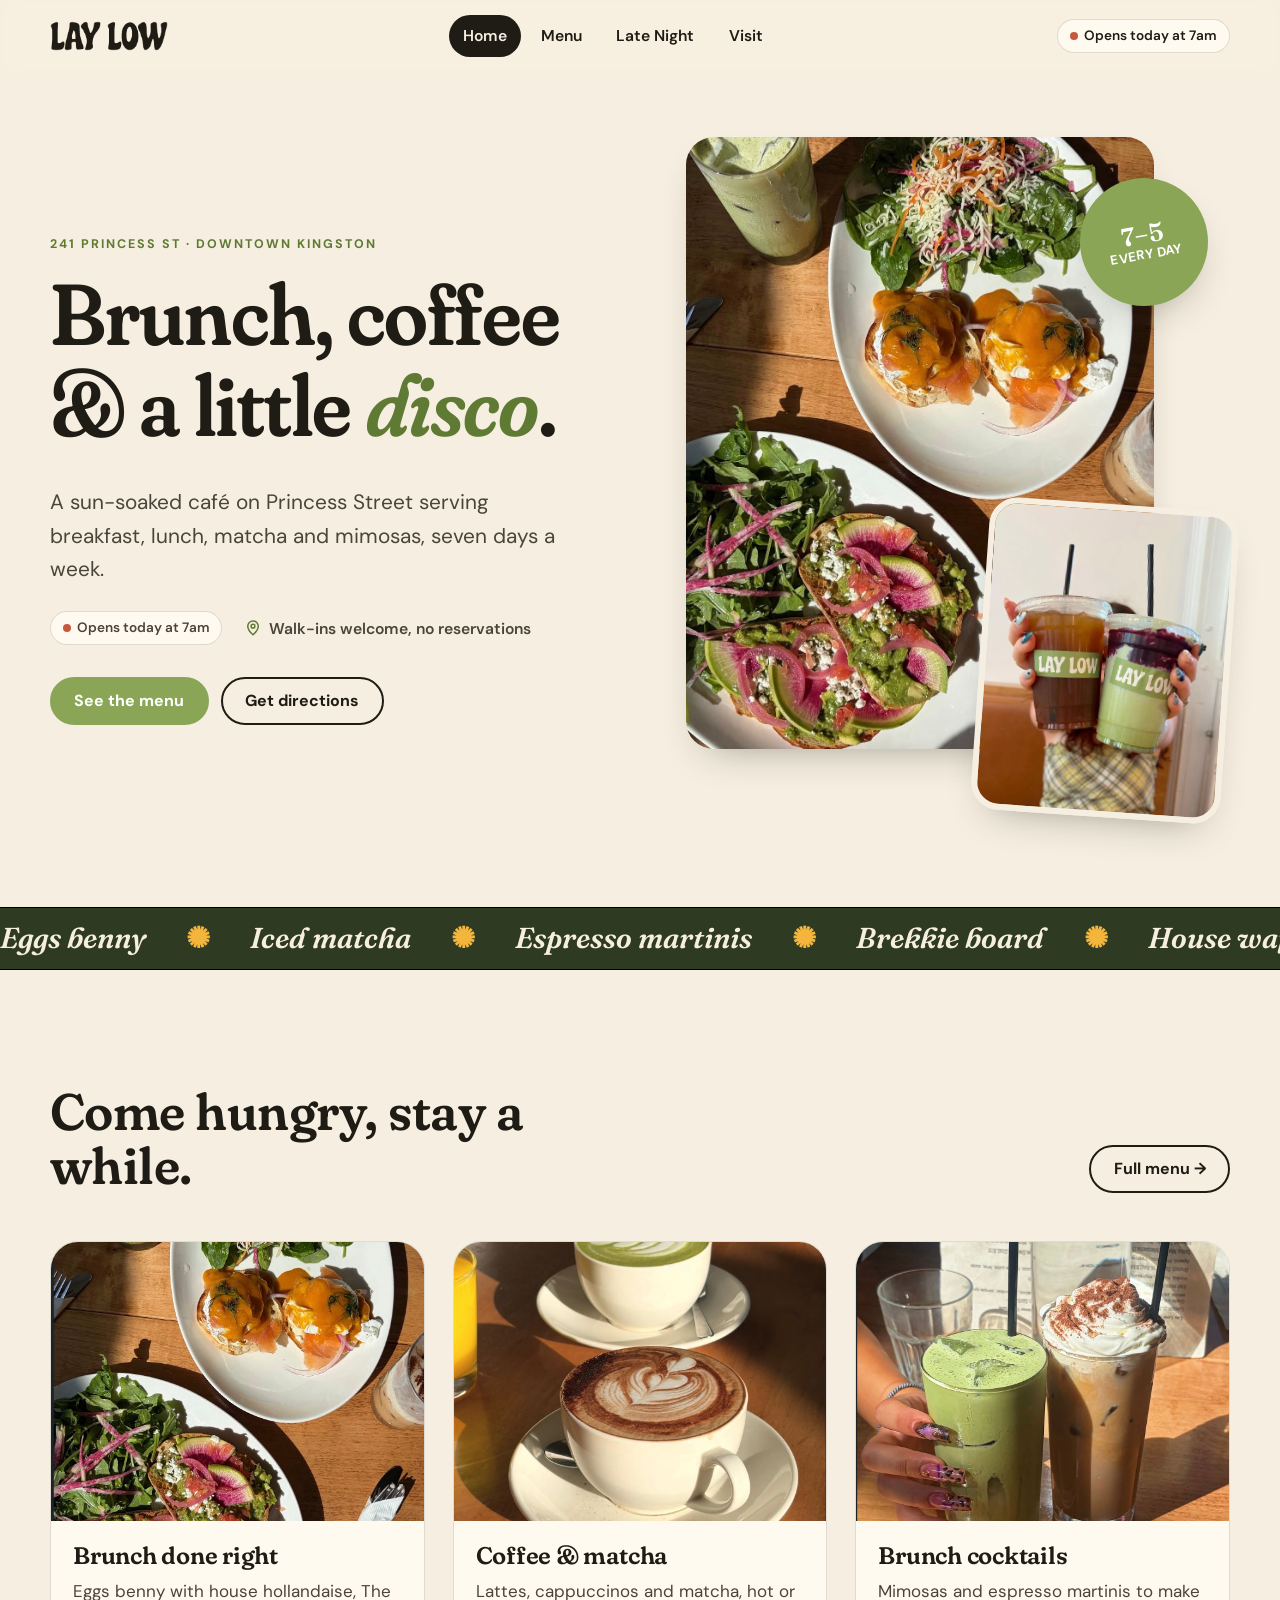
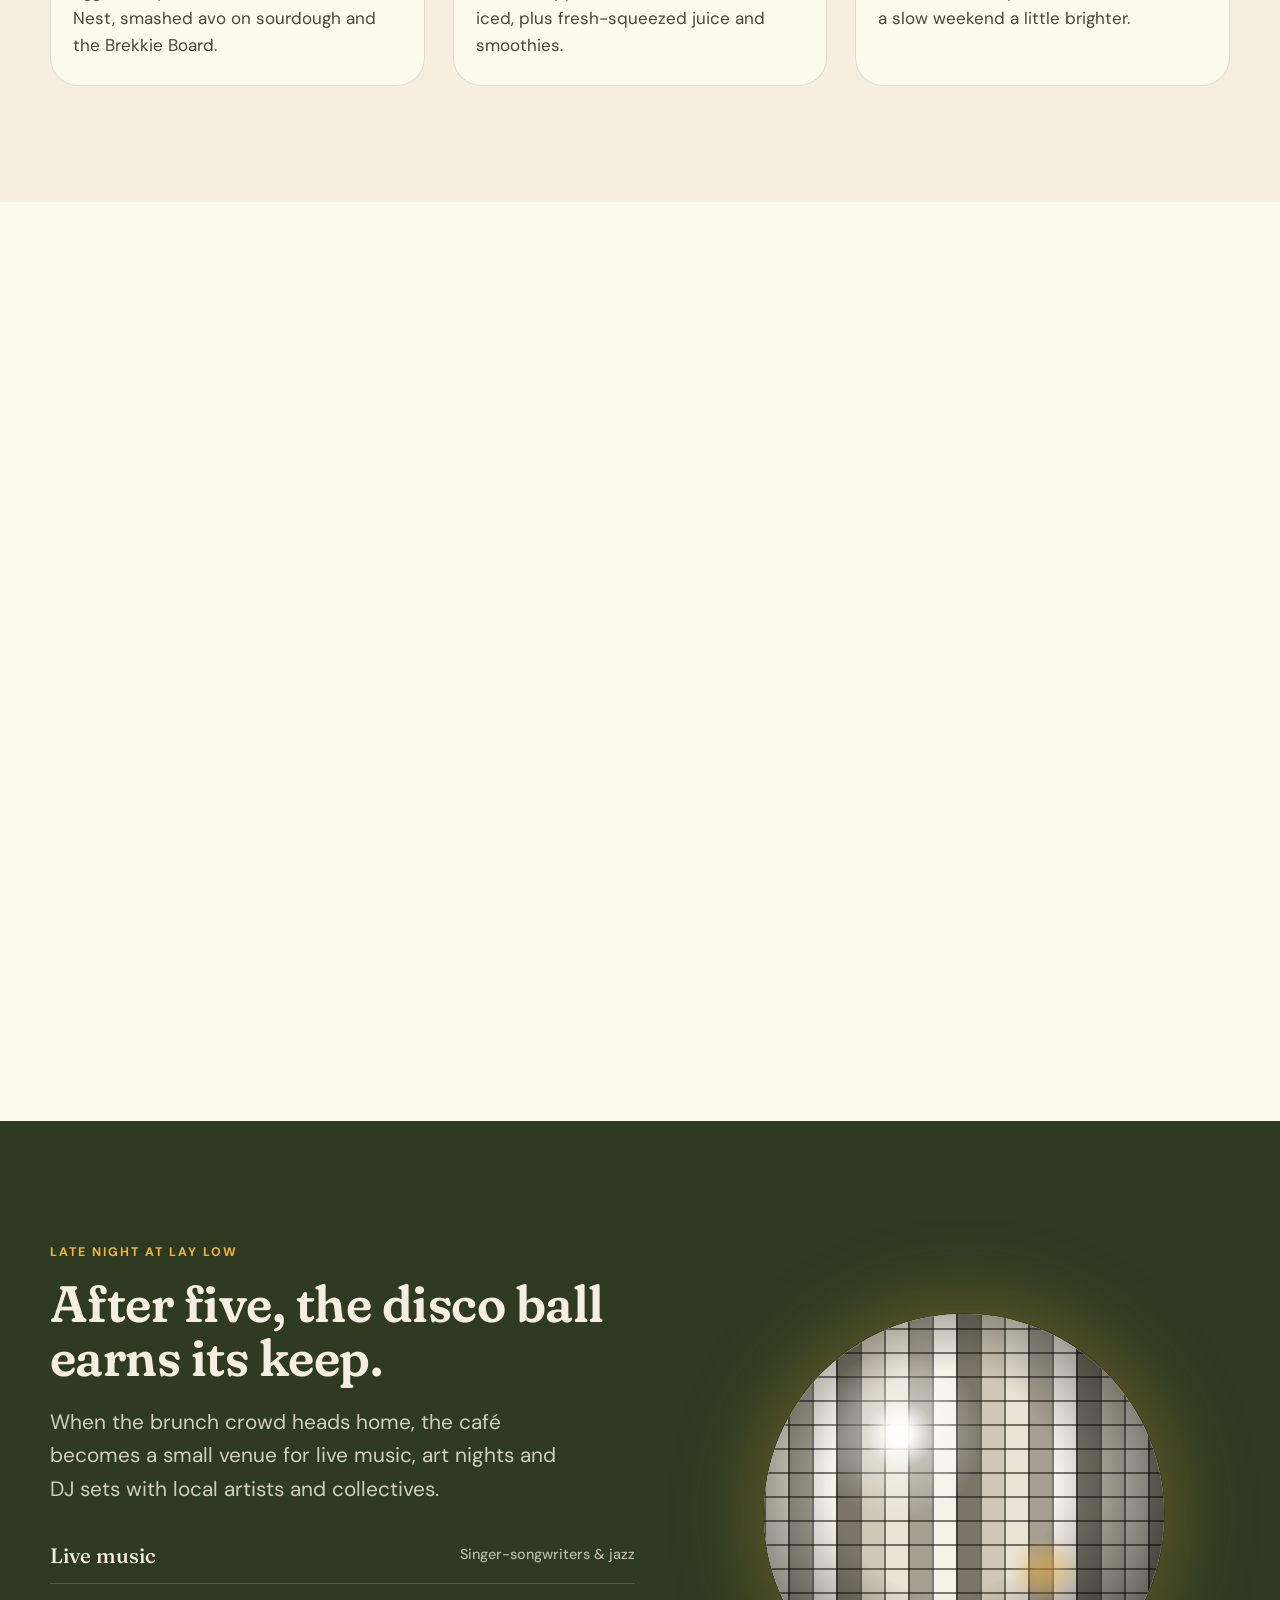
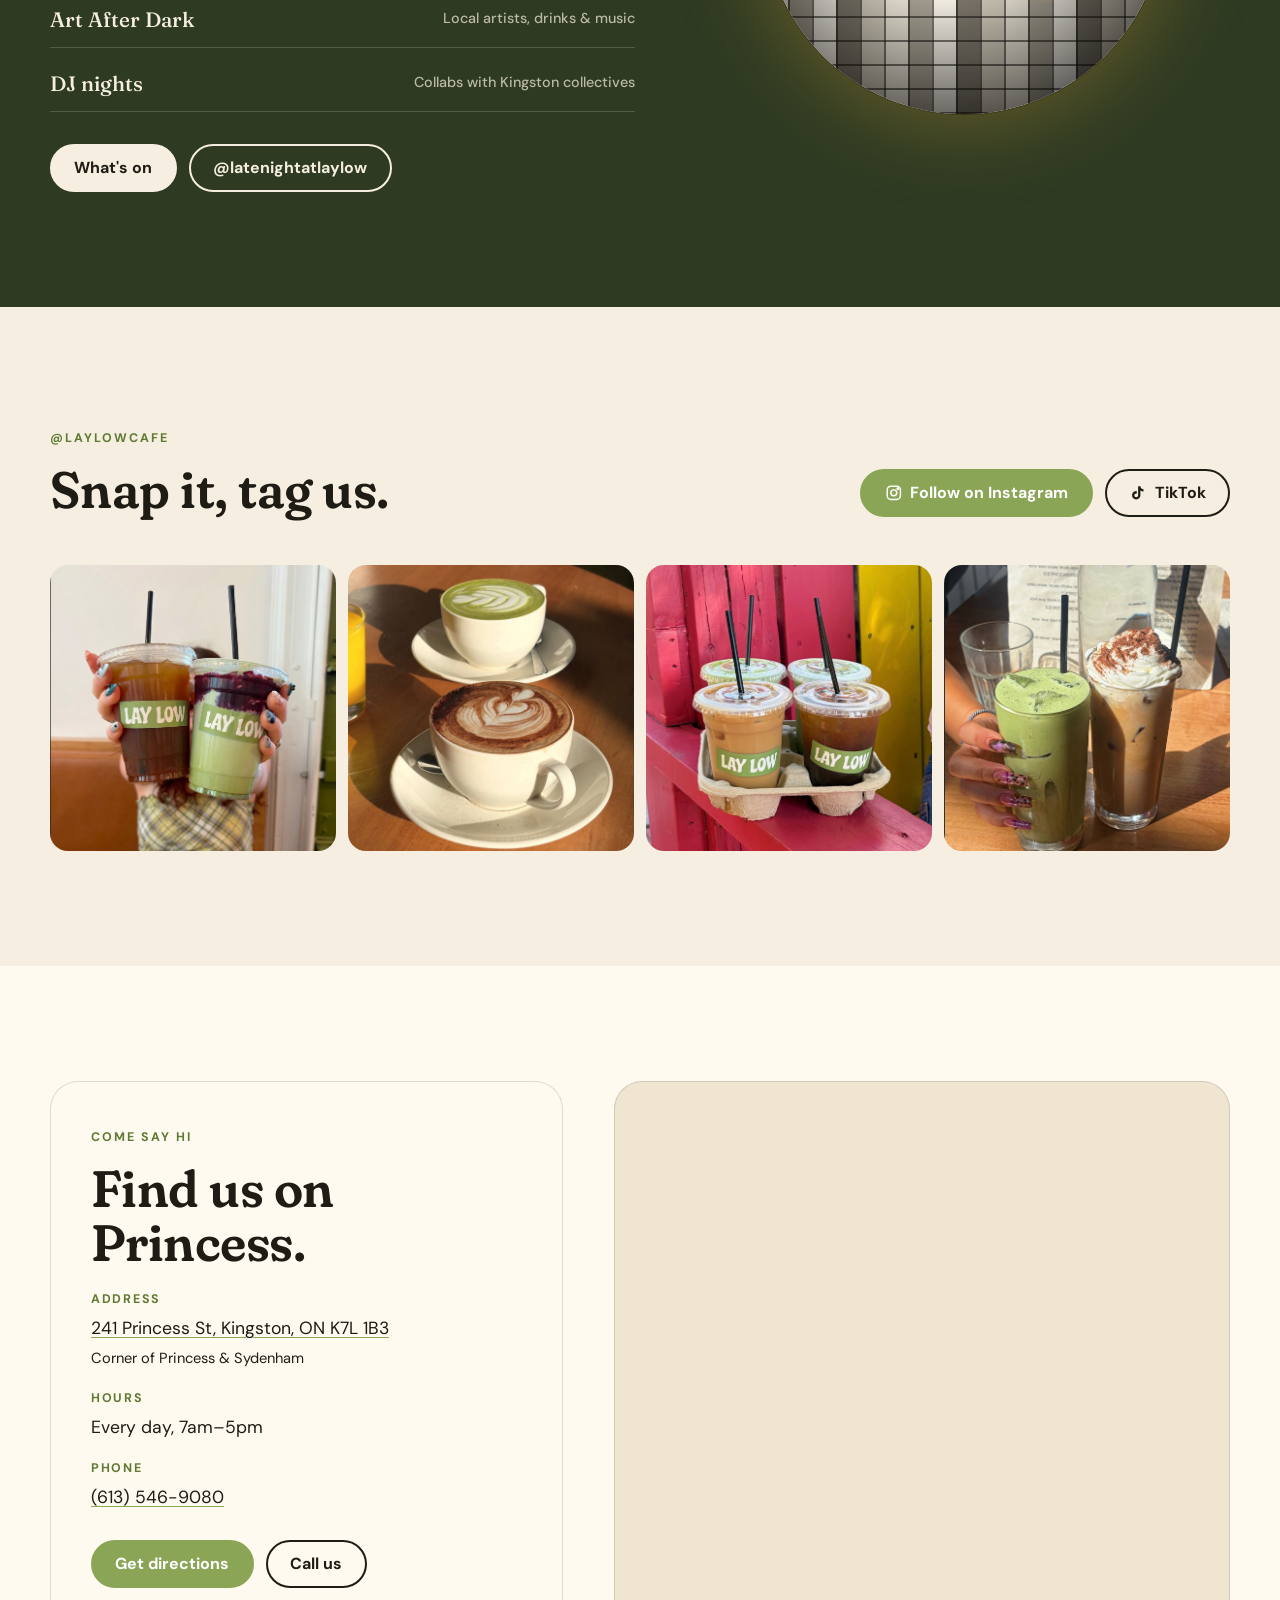
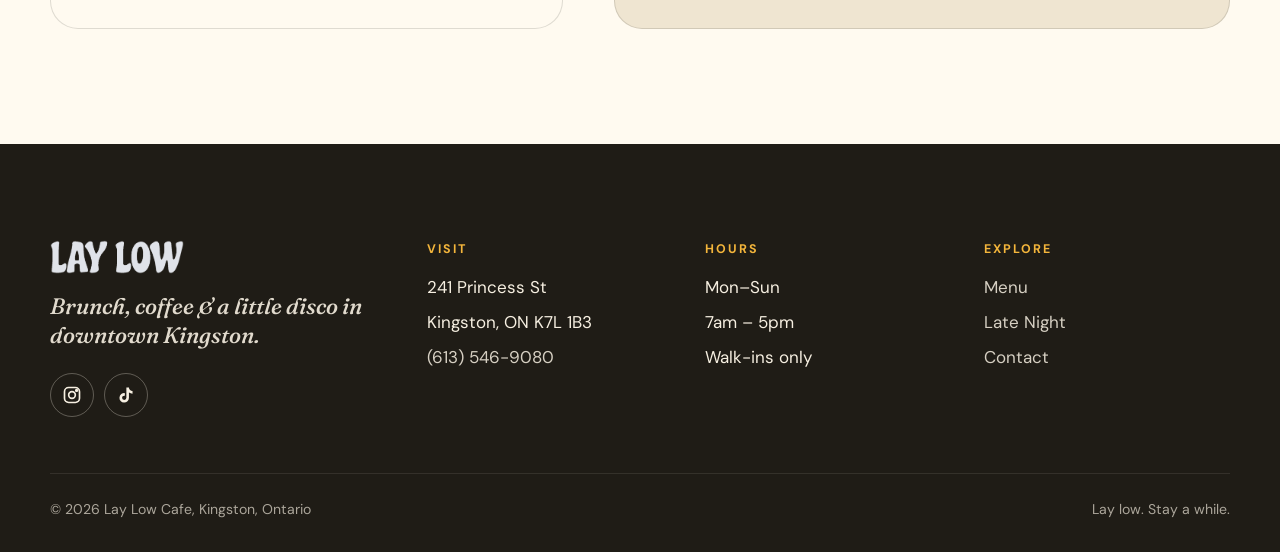
==== index.html @ 85cff2a8 "Build new Lay Low Cafe website Static, mobile-first rebuild of laylowcafe.ca to replace the GoDaddy " ====
<!doctype html>
<html lang="en-CA">
<head>
  <meta charset="utf-8">
  <meta name="viewport" content="width=device-width, initial-scale=1">
  <title>Lay Low Cafe | Brunch &amp; Coffee in Downtown Kingston</title>
  <meta name="description" content="Lay Low Cafe is a sunny brunch and coffee spot at 241 Princess St in downtown Kingston, Ontario. Breakfast, lunch, matcha, cocktails and vegan and gluten-free options. Open daily 7am to 5pm.">
  <link rel="canonical" href="https://laylowcafe.ca/">
  <meta name="theme-color" content="#f6efe1">

  <meta property="og:type" content="website">
  <meta property="og:site_name" content="Lay Low Cafe">
  <meta property="og:title" content="Lay Low Cafe | Brunch &amp; Coffee in Downtown Kingston">
  <meta property="og:description" content="Sunny booths, all-star brunch, matcha and mimosas on Princess St. Open daily 7am to 5pm.">
  <meta property="og:url" content="https://laylowcafe.ca/">
  <meta property="og:image" content="https://laylowcafe.ca/assets/img/brunch-spread.jpg">
  <meta name="twitter:card" content="summary_large_image">

  <link rel="icon" href="/assets/img/favicon.png" type="image/png">
  <link rel="apple-touch-icon" href="/assets/img/apple-touch-icon.png">
  <link rel="preconnect" href="https://fonts.googleapis.com">
  <link rel="preconnect" href="https://fonts.gstatic.com" crossorigin>
  <link href="https://fonts.googleapis.com/css2?family=DM+Sans:opsz,wght@9..40,400;9..40,500;9..40,600;9..40,700&family=Fraunces:ital,opsz,wght,SOFT,WONK@0,9..144,500..600,100,1;1,9..144,500..600,100,1&display=swap" rel="stylesheet">
  <link rel="stylesheet" href="/assets/css/styles.css">
  <link rel="preload" as="image" href="/assets/img/brunch-spread.jpg">

  <script type="application/ld+json">
  {
    "@context": "https://schema.org",
    "@type": "CafeOrCoffeeShop",
    "name": "Lay Low Cafe",
    "url": "https://laylowcafe.ca/",
    "image": "https://laylowcafe.ca/assets/img/brunch-spread.jpg",
    "logo": "https://laylowcafe.ca/assets/img/logo.png",
    "telephone": "+1-613-546-9080",
    "priceRange": "$$",
    "servesCuisine": ["Brunch", "Breakfast", "Coffee", "Vegan options", "Gluten-free options"],
    "menu": "https://laylowcafe.ca/menu",
    "acceptsReservations": false,
    "address": {
      "@type": "PostalAddress",
      "streetAddress": "241 Princess St",
      "addressLocality": "Kingston",
      "addressRegion": "ON",
      "postalCode": "K7L 1B3",
      "addressCountry": "CA"
    },
    "openingHoursSpecification": [{
      "@type": "OpeningHoursSpecification",
      "dayOfWeek": ["Monday", "Tuesday", "Wednesday", "Thursday", "Friday", "Saturday", "Sunday"],
      "opens": "07:00",
      "closes": "17:00"
    }],
    "sameAs": [
      "https://www.instagram.com/laylowcafe/",
      "https://www.tiktok.com/@laylowcafe"
    ]
  }
  </script>
  <script src="/assets/js/main.js" defer></script>
</head>
<body>
  <a class="skip-link" href="#main">Skip to content</a>

  <header class="site-header">
    <div class="container">
      <a class="brand" href="/" aria-label="Lay Low Cafe home">
        <img src="/assets/img/logo.png" alt="Lay Low" width="118" height="30">
      </a>
      <nav class="nav" id="site-nav" aria-label="Main">
        <a href="/" aria-current="page">Home</a>
        <a href="/menu">Menu</a>
        <a href="/events">Late Night</a>
        <a href="/contact-us">Visit</a>
      </nav>
      <span class="status-pill header-status" data-open-status><span class="dot"></span><span class="label">Open daily 7am–5pm</span></span>
      <button class="menu-toggle" aria-expanded="false" aria-controls="site-nav" aria-label="Open menu"><span></span></button>
    </div>
  </header>

  <main id="main">
    <!-- Hero -->
    <section class="hero">
      <div class="container">
        <div>
          <span class="eyebrow">241 Princess St · Downtown Kingston</span>
          <h1>Brunch, coffee &amp; a little <em>disco</em>.</h1>
          <p class="lede">A sun-soaked café on Princess Street serving breakfast, lunch, matcha and mimosas, seven days a week.</p>
          <div class="hero-meta">
            <span data-open-status class="status-pill"><span class="dot"></span><span class="label">Open daily 7am–5pm</span></span>
            <span><svg viewBox="0 0 24 24" fill="none" stroke="currentColor" stroke-width="2" stroke-linecap="round" aria-hidden="true"><path d="M12 21s-7-6.2-7-11.5A7 7 0 0 1 19 9.5C19 14.8 12 21 12 21z"/><circle cx="12" cy="9.5" r="2.5"/></svg>Walk-ins welcome, no reservations</span>
          </div>
          <div class="btn-row">
            <a class="btn btn--olive" href="/menu">See the menu</a>
            <a class="btn btn--ghost" href="https://www.google.com/maps/dir/?api=1&amp;destination=Lay+Low+Cafe+241+Princess+St+Kingston+ON" target="_blank" rel="noopener">Get directions</a>
          </div>
        </div>
        <div class="hero-media">
          <div class="photo photo--main">
            <img src="/assets/img/brunch-spread.jpg" alt="Smoked salmon eggs benny and avocado toast with watermelon radish on a sunlit wooden table" width="1179" height="1427">
          </div>
          <div class="photo photo--accent">
            <img src="/assets/img/cups-hands.jpg" alt="Two iced drinks in Lay Low cups, an iced americano and a blueberry matcha" width="1179" height="1272" loading="lazy">
          </div>
          <div class="sticker" aria-hidden="true"><span><strong>7–5</strong>every day</span></div>
        </div>
      </div>
    </section>

    <div class="marquee" aria-hidden="true">
      <div class="marquee-track">
        <span>Eggs benny</span><span>Iced matcha</span><span>Espresso martinis</span><span>Brekkie board</span><span>House waffles</span><span>Vegan &amp; GF options</span><span>Live music</span>
        <span>Eggs benny</span><span>Iced matcha</span><span>Espresso martinis</span><span>Brekkie board</span><span>House waffles</span><span>Vegan &amp; GF options</span><span>Live music</span>
      </div>
    </div>

    <!-- Favourites -->
    <section class="section">
      <div class="container">
        <div class="section-head reveal">
          <h2>Come hungry, stay a while.</h2>
          <a class="btn btn--ghost" href="/menu">Full menu →</a>
        </div>
        <div class="cards">
          <article class="card reveal">
            <div class="card-img"><img src="/assets/img/brunch-spread.jpg" alt="Eggs benny with smoked salmon next to avocado toast" loading="lazy" width="1179" height="1427"></div>
            <div class="card-body">
              <h3>Brunch done right</h3>
              <p>Eggs benny with house hollandaise, The Nest, smashed avo on sourdough and the Brekkie Board.</p>
            </div>
          </article>
          <article class="card reveal">
            <div class="card-img"><img src="/assets/img/latte-matcha.jpg" alt="A mocha and a matcha latte with latte art in the morning sun" loading="lazy" width="1179" height="1535"></div>
            <div class="card-body">
              <h3>Coffee &amp; matcha</h3>
              <p>Lattes, cappuccinos and matcha, hot or iced, plus fresh-squeezed juice and smoothies.</p>
            </div>
          </article>
          <article class="card reveal">
            <div class="card-img"><img src="/assets/img/iced-matcha-mocha.jpg" alt="Iced matcha latte and iced mocha topped with whipped cream" loading="lazy" width="1179" height="1485"></div>
            <div class="card-body">
              <h3>Brunch cocktails</h3>
              <p>Mimosas and espresso martinis to make a slow weekend a little brighter.</p>
            </div>
          </article>
        </div>
      </div>
    </section>

    <!-- Story -->
    <section class="section section--paper">
      <div class="container split">
        <div class="split-media reveal">
          <img src="/assets/img/to-go-cups.jpg" alt="Four iced drinks in Lay Low branded cups resting on a red wooden railing" loading="lazy" width="1179" height="1336">
        </div>
        <div class="reveal">
          <span class="eyebrow">Our place</span>
          <h2>Green booths, high ceilings, good light.</h2>
          <p class="lede">Lay Low opened on the corner of Princess and Sydenham in late 2023. It's a mid-century room with leafy greens, rich browns and a disco ball. We wanted somewhere you can show up any morning and settle in.</p>
          <ul class="feature-list">
            <li><span class="ico"><svg viewBox="0 0 24 24" fill="none" stroke="currentColor" stroke-width="2" stroke-linecap="round" stroke-linejoin="round" aria-hidden="true"><path d="M11 20A7 7 0 0 1 9.8 6.1C15.5 5 17 4.48 19 2c1 2 2 4.18 2 8 0 5.5-4.78 10-10 10z"/><path d="M2 21c0-3 1.85-5.36 5.08-6"/></svg></span><div><strong>Vegan &amp; gluten-free friendly</strong><span>Vegan, vegetarian and gluten-free options across the menu.</span></div></li>
            <li><span class="ico"><svg viewBox="0 0 24 24" fill="none" stroke="currentColor" stroke-width="2" stroke-linecap="round" stroke-linejoin="round" aria-hidden="true"><circle cx="12" cy="12" r="4"/><path d="M12 2v2M12 20v2M4.9 4.9l1.4 1.4M17.7 17.7l1.4 1.4M2 12h2M20 12h2M4.9 19.1l1.4-1.4M17.7 6.3l1.4-1.4"/></svg></span><div><strong>Open every day, 7am–5pm</strong><span>Early coffee before work, slow brunch on the weekend.</span></div></li>
            <li><span class="ico"><svg viewBox="0 0 24 24" fill="none" stroke="currentColor" stroke-width="2" stroke-linecap="round" stroke-linejoin="round" aria-hidden="true"><path d="M17 8h1a4 4 0 1 1 0 8h-1"/><path d="M3 8h14v9a4 4 0 0 1-4 4H7a4 4 0 0 1-4-4z"/><path d="M6 2v2M10 2v2M14 2v2"/></svg></span><div><strong>Walk in, no reservations</strong><span>Grab a booth, or take it to go.</span></div></li>
          </ul>
          <a class="btn" href="/contact-us">Plan your visit</a>
        </div>
      </div>
    </section>

    <!-- Late night -->
    <section class="section section--booth">
      <div class="container late">
        <div class="reveal">
          <span class="eyebrow">Late Night at Lay Low</span>
          <h2>After five, the disco ball earns its keep.</h2>
          <p class="lede">When the brunch crowd heads home, the café becomes a small venue for live music, art nights and DJ sets with local artists and collectives.</p>
          <ul class="late-list">
            <li>Live music <small>Singer-songwriters &amp; jazz</small></li>
            <li>Art After Dark <small>Local artists, drinks &amp; music</small></li>
            <li>DJ nights <small>Collabs with Kingston collectives</small></li>
          </ul>
          <div class="btn-row">
            <a class="btn btn--light" href="/events">What's on</a>
            <a class="btn btn--ghost-light" href="https://www.instagram.com/latenightatlaylow/" target="_blank" rel="noopener">@latenightatlaylow</a>
          </div>
        </div>
        <div class="disco reveal" role="img" aria-label="Illustration of a spinning disco ball"></div>
      </div>
    </section>

    <!-- Social -->
    <section class="section">
      <div class="container">
        <div class="section-head reveal">
          <div>
            <span class="eyebrow">@laylowcafe</span>
            <h2>Snap it, tag us.</h2>
          </div>
          <div class="btn-row">
            <a class="btn btn--olive" href="https://www.instagram.com/laylowcafe/" target="_blank" rel="noopener">
              <svg viewBox="0 0 24 24" fill="none" stroke="currentColor" stroke-width="2" aria-hidden="true"><rect x="3" y="3" width="18" height="18" rx="5"/><circle cx="12" cy="12" r="4"/><circle cx="17.5" cy="6.5" r="1" fill="currentColor"/></svg>
              Follow on Instagram
            </a>
            <a class="btn btn--ghost" href="https://www.tiktok.com/@laylowcafe" target="_blank" rel="noopener">
              <svg viewBox="0 0 24 24" fill="currentColor" aria-hidden="true"><path d="M16.6 5.82A4.28 4.28 0 0 1 15.54 3h-3.09v12.4a2.59 2.59 0 1 1-2.59-2.6c.27 0 .53.04.77.12V9.77a5.7 5.7 0 1 0 4.91 5.63V9.01a7.35 7.35 0 0 0 4.3 1.38V7.3a4.3 4.3 0 0 1-3.24-1.48z"/></svg>
              TikTok
            </a>
          </div>
        </div>
        <div class="social-grid reveal">
          <a href="https://www.instagram.com/laylowcafe/" target="_blank" rel="noopener"><img src="/assets/img/cups-hands.jpg" alt="Iced americano and blueberry matcha in Lay Low cups" loading="lazy" width="1179" height="1272"></a>
          <a href="https://www.instagram.com/laylowcafe/" target="_blank" rel="noopener"><img src="/assets/img/latte-matcha.jpg" alt="Mocha and matcha latte" loading="lazy" width="1179" height="1535"></a>
          <a href="https://www.instagram.com/laylowcafe/" target="_blank" rel="noopener"><img src="/assets/img/to-go-cups.jpg" alt="Four iced drinks to go" loading="lazy" width="1179" height="1336"></a>
          <a href="https://www.instagram.com/laylowcafe/" target="_blank" rel="noopener"><img src="/assets/img/iced-matcha-mocha.jpg" alt="Iced matcha and iced mocha" loading="lazy" width="1179" height="1485"></a>
        </div>
      </div>
    </section>

    <!-- Visit -->
    <section class="section section--paper" id="visit">
      <div class="container visit">
        <div class="visit-card reveal">
          <span class="eyebrow">Come say hi</span>
          <h2>Find us on Princess.</h2>
          <dl>
            <div><dt>Address</dt><dd><a href="https://www.google.com/maps/search/?api=1&amp;query=Lay+Low+Cafe+241+Princess+St+Kingston+ON" target="_blank" rel="noopener">241 Princess St, Kingston, ON K7L 1B3</a><br><small>Corner of Princess &amp; Sydenham</small></dd></div>
            <div><dt>Hours</dt><dd>Every day, 7am–5pm</dd></div>
            <div><dt>Phone</dt><dd><a href="tel:+16135469080">(613) 546-9080</a></dd></div>
          </dl>
          <div class="btn-row">
            <a class="btn btn--olive" href="https://www.google.com/maps/dir/?api=1&amp;destination=Lay+Low+Cafe+241+Princess+St+Kingston+ON" target="_blank" rel="noopener">Get directions</a>
            <a class="btn btn--ghost" href="tel:+16135469080">Call us</a>
          </div>
        </div>
        <div class="map reveal">
          <iframe title="Map showing Lay Low Cafe at 241 Princess St, Kingston" src="https://www.google.com/maps?q=Lay+Low+Cafe,+241+Princess+St,+Kingston,+ON&amp;output=embed" loading="lazy" referrerpolicy="no-referrer-when-downgrade"></iframe>
        </div>
      </div>
    </section>
  </main>

  <footer class="site-footer">
    <div class="container">
      <div class="footer-grid">
        <div>
          <img class="footer-logo" src="/assets/img/logo.png" alt="Lay Low" width="134" height="34" loading="lazy">
          <p class="footer-tag">Brunch, coffee &amp; a little disco in downtown Kingston.</p>
          <div class="socials">
            <a href="https://www.instagram.com/laylowcafe/" target="_blank" rel="noopener" aria-label="Instagram"><svg viewBox="0 0 24 24" fill="none" stroke="currentColor" stroke-width="2" aria-hidden="true"><rect x="3" y="3" width="18" height="18" rx="5"/><circle cx="12" cy="12" r="4"/><circle cx="17.5" cy="6.5" r="1" fill="currentColor"/></svg></a>
            <a href="https://www.tiktok.com/@laylowcafe" target="_blank" rel="noopener" aria-label="TikTok"><svg viewBox="0 0 24 24" fill="currentColor" aria-hidden="true"><path d="M16.6 5.82A4.28 4.28 0 0 1 15.54 3h-3.09v12.4a2.59 2.59 0 1 1-2.59-2.6c.27 0 .53.04.77.12V9.77a5.7 5.7 0 1 0 4.91 5.63V9.01a7.35 7.35 0 0 0 4.3 1.38V7.3a4.3 4.3 0 0 1-3.24-1.48z"/></svg></a>
          </div>
        </div>
        <div>
          <h4>Visit</h4>
          <ul>
            <li>241 Princess St</li>
            <li>Kingston, ON K7L 1B3</li>
            <li><a href="tel:+16135469080">(613) 546-9080</a></li>
          </ul>
        </div>
        <div>
          <h4>Hours</h4>
          <ul>
            <li>Mon–Sun</li>
            <li>7am – 5pm</li>
            <li>Walk-ins only</li>
          </ul>
        </div>
        <div>
          <h4>Explore</h4>
          <ul>
            <li><a href="/menu">Menu</a></li>
            <li><a href="/events">Late Night</a></li>
            <li><a href="/contact-us">Contact</a></li>
          </ul>
        </div>
      </div>
      <div class="footer-bottom">
        <span>© <span data-year>2026</span> Lay Low Cafe, Kingston, Ontario</span>
        <span>Lay low. Stay a while.</span>
      </div>
    </div>
  </footer>

  <nav class="action-bar" aria-label="Quick actions">
    <a href="/menu"><svg viewBox="0 0 24 24" fill="none" stroke="currentColor" stroke-width="2" stroke-linecap="round" aria-hidden="true"><path d="M4 6h16M4 12h16M4 18h10"/></svg>Menu</a>
    <a href="https://www.google.com/maps/dir/?api=1&amp;destination=Lay+Low+Cafe+241+Princess+St+Kingston+ON" target="_blank" rel="noopener"><svg viewBox="0 0 24 24" fill="none" stroke="currentColor" stroke-width="2" stroke-linecap="round" aria-hidden="true"><path d="M12 21s-7-6.2-7-11.5A7 7 0 0 1 19 9.5C19 14.8 12 21 12 21z"/><circle cx="12" cy="9.5" r="2.5"/></svg>Directions</a>
    <a href="tel:+16135469080"><svg viewBox="0 0 24 24" fill="none" stroke="currentColor" stroke-width="2" stroke-linecap="round" stroke-linejoin="round" aria-hidden="true"><path d="M22 16.9v3a2 2 0 0 1-2.2 2 19.8 19.8 0 0 1-8.6-3.1 19.5 19.5 0 0 1-6-6A19.8 19.8 0 0 1 2.1 4.2 2 2 0 0 1 4.1 2h3a2 2 0 0 1 2 1.7c.1.9.3 1.8.6 2.7a2 2 0 0 1-.5 2.1L8 9.8a16 16 0 0 0 6 6l1.3-1.3a2 2 0 0 1 2.1-.4c.9.3 1.8.5 2.7.6a2 2 0 0 1 1.7 2z"/></svg>Call</a>
  </nav>
</body>
</html>
---- assets/css/styles.css ----
/* ==========================================================================
   Lay Low Cafe — styles
   Palette pulled from the space: olive cup stickers, green booths,
   warm wood tables, Kingston sunshine.
   ========================================================================== */

:root {
  --cream: #f6efe1;
  --cream-2: #efe5d1;
  --paper: #fffaf0;
  --ink: #1f1c16;
  --ink-soft: #4a443a;
  --olive: #8aa556;
  --olive-deep: #5f7a33;
  --booth: #2e3a22;
  --wood: #b06d31;
  --sun: #f3b53b;
  --line: rgba(31, 28, 22, 0.14);

  --font-display: "Fraunces", Georgia, "Times New Roman", serif;
  --font-body: "DM Sans", system-ui, -apple-system, "Segoe UI", sans-serif;

  --radius: 18px;
  --radius-lg: 28px;
  --shadow: 0 18px 40px -22px rgba(31, 28, 22, 0.45);
  --max: 1180px;
  --gutter: clamp(16px, 4vw, 40px);
  --header-h: 72px;
}

*,
*::before,
*::after { box-sizing: border-box; }

html { scroll-behavior: smooth; -webkit-text-size-adjust: 100%; }

body {
  margin: 0;
  background: var(--cream);
  color: var(--ink);
  font-family: var(--font-body);
  font-size: 1.0625rem;
  line-height: 1.6;
  -webkit-font-smoothing: antialiased;
}

img { display: block; max-width: 100%; height: auto; }
a { color: inherit; }
:focus-visible { outline: 3px solid var(--olive-deep); outline-offset: 3px; border-radius: 6px; }

.skip-link {
  position: absolute; left: -9999px; top: 8px; z-index: 100;
  background: var(--ink); color: var(--cream); padding: 10px 16px; border-radius: 8px;
}
.skip-link:focus { left: 8px; }

.container { width: min(100% - 2 * var(--gutter), var(--max)); margin-inline: auto; }

h1, h2, h3 {
  font-family: var(--font-display);
  font-weight: 600;
  line-height: 1.05;
  letter-spacing: -0.01em;
  font-variation-settings: "SOFT" 100, "WONK" 1;
  margin: 0 0 0.4em;
}
h1 { font-size: clamp(2.6rem, 7vw, 5.4rem); }
h2 { font-size: clamp(2rem, 4.5vw, 3.2rem); }
h3 { font-size: clamp(1.25rem, 2.2vw, 1.5rem); }
p { margin: 0 0 1em; }

.eyebrow {
  display: inline-block;
  font-size: 0.78rem;
  font-weight: 700;
  letter-spacing: 0.16em;
  text-transform: uppercase;
  color: var(--olive-deep);
  margin-bottom: 0.9rem;
}

.lede { font-size: clamp(1.1rem, 1.8vw, 1.3rem); color: var(--ink-soft); max-width: 38ch; }

/* ---------- Buttons ---------- */
.btn {
  --bg: var(--ink); --fg: var(--cream);
  display: inline-flex; align-items: center; justify-content: center; gap: 0.5em;
  min-height: 48px; padding: 0.75em 1.4em;
  border-radius: 999px; border: 2px solid var(--bg);
  background: var(--bg); color: var(--fg);
  font: 700 1rem/1 var(--font-body); text-decoration: none;
  transition: transform 0.15s ease, background 0.15s ease, color 0.15s ease;
  cursor: pointer;
}
.btn:hover { transform: translateY(-2px); }
.btn--olive { --bg: var(--olive); --fg: #fff; }
.btn--olive:hover { --bg: var(--olive-deep); }
.btn--ghost { background: transparent; color: var(--bg); }
.btn--ghost:hover { background: var(--bg); color: var(--fg); }
.btn--light { --bg: var(--cream); --fg: var(--ink); }
.btn--ghost-light { --bg: var(--cream); --fg: var(--ink); background: transparent; color: var(--cream); }
.btn--ghost-light:hover { background: var(--cream); color: var(--ink); }
.btn svg { width: 1.1em; height: 1.1em; flex: none; }
.btn-row { display: flex; flex-wrap: wrap; gap: 12px; }

/* ---------- Header ---------- */
.site-header {
  position: sticky; top: 0; z-index: 50;
  background: color-mix(in srgb, var(--cream) 88%, transparent);
  backdrop-filter: saturate(1.4) blur(10px);
  -webkit-backdrop-filter: saturate(1.4) blur(10px);
  border-bottom: 1px solid transparent;
  transition: border-color 0.2s ease;
}
.site-header.is-scrolled { border-bottom-color: var(--line); }
.site-header .container {
  height: var(--header-h);
  display: flex; align-items: center; justify-content: space-between; gap: 16px;
}
.brand { display: flex; align-items: center; text-decoration: none; }
.brand img { height: 30px; width: auto; }

.nav { display: flex; align-items: center; gap: 6px; }
.nav a {
  text-decoration: none; font-weight: 600; font-size: 0.98rem;
  padding: 0.55em 0.9em; border-radius: 999px;
  transition: background 0.15s ease;
}
.nav a:hover { background: var(--cream-2); }
.nav a[aria-current="page"] { background: var(--ink); color: var(--cream); }

.status-pill {
  display: inline-flex; align-items: center; gap: 0.5em;
  font-size: 0.85rem; font-weight: 600;
  padding: 0.4em 0.85em; border-radius: 999px;
  background: var(--paper); border: 1px solid var(--line);
  white-space: nowrap;
}
.status-pill .dot { width: 8px; height: 8px; border-radius: 50%; background: #b9b1a1; }
.status-pill.is-open .dot { background: #3fa34d; box-shadow: 0 0 0 4px rgba(63, 163, 77, 0.18); }
.status-pill.is-closed .dot { background: #c9573b; }

.menu-toggle {
  display: none;
  width: 48px; height: 48px; border-radius: 50%;
  border: 1px solid var(--line); background: var(--paper);
  align-items: center; justify-content: center; cursor: pointer;
}
.menu-toggle span, .menu-toggle span::before, .menu-toggle span::after {
  display: block; width: 18px; height: 2px; background: var(--ink); border-radius: 2px;
  position: relative; transition: transform 0.2s ease, background 0.2s ease;
}
.menu-toggle span::before, .menu-toggle span::after { content: ""; position: absolute; left: 0; }
.menu-toggle span::before { top: -6px; }
.menu-toggle span::after { top: 6px; }
.menu-toggle[aria-expanded="true"] span { background: transparent; }
.menu-toggle[aria-expanded="true"] span::before { transform: translateY(6px) rotate(45deg); }
.menu-toggle[aria-expanded="true"] span::after { transform: translateY(-6px) rotate(-45deg); }

@media (max-width: 820px) {
  .menu-toggle { display: inline-flex; }
  .header-status { display: none; }
  .nav {
    position: fixed; inset: var(--header-h) 0 auto 0;
    flex-direction: column; align-items: stretch; gap: 4px;
    padding: 12px var(--gutter) 24px;
    background: var(--cream); border-bottom: 1px solid var(--line);
    transform: translateY(-120%); visibility: hidden;
    transition: transform 0.25s ease, visibility 0.25s;
  }
  .nav.is-open { transform: none; visibility: visible; }
  .nav a { font-size: 1.25rem; padding: 0.7em 0.9em; }
}

/* ---------- Hero ---------- */
.hero { padding: clamp(28px, 5vw, 64px) 0 clamp(48px, 7vw, 96px); overflow: hidden; }
.hero .container {
  display: grid; grid-template-columns: 1.05fr 1fr; gap: clamp(28px, 5vw, 72px); align-items: center;
}
.hero h1 em { font-style: italic; color: var(--olive-deep); }
.hero-meta {
  display: flex; flex-wrap: wrap; gap: 10px 22px; margin: 1.6rem 0 2rem;
  font-weight: 600; color: var(--ink-soft); font-size: 0.98rem;
}
.hero-meta span { display: inline-flex; align-items: center; gap: 0.45em; }
.hero-meta svg { width: 18px; height: 18px; color: var(--olive-deep); }

.hero-media { position: relative; aspect-ratio: 4 / 5; }
.hero-media .photo {
  position: absolute; border-radius: var(--radius-lg); overflow: hidden; box-shadow: var(--shadow);
}
.hero-media .photo img { width: 100%; height: 100%; object-fit: cover; }
.hero-media .photo--main { inset: 0 14% 10% 0; }
.hero-media .photo--accent {
  width: 46%; aspect-ratio: 4 / 5; right: 0; bottom: 0;
  border: 6px solid var(--cream); transform: rotate(4deg);
}
.sticker {
  position: absolute; top: 6%; right: 4%; z-index: 2;
  width: clamp(96px, 12vw, 128px); aspect-ratio: 1;
  border-radius: 50%; background: var(--olive); color: #fff;
  display: grid; place-items: center; text-align: center;
  font: 700 0.82rem/1.15 var(--font-body); letter-spacing: 0.04em; text-transform: uppercase;
  transform: rotate(-10deg); box-shadow: var(--shadow);
  padding: 12px;
}
.sticker strong { display: block; font: 600 1.6rem/1 var(--font-display); letter-spacing: 0; text-transform: none; }

@media (max-width: 880px) {
  .hero .container { grid-template-columns: 1fr; }
  .hero-media { max-width: 520px; width: 100%; margin-inline: auto; }
}

/* ---------- Marquee ---------- */
.marquee {
  background: var(--booth); color: var(--cream);
  overflow: hidden; padding: 16px 0; border-block: 1px solid #000;
}
.marquee-track {
  display: flex; gap: 2.5rem; width: max-content;
  font: italic 600 clamp(1.3rem, 2.4vw, 1.8rem)/1 var(--font-display);
  animation: marquee 38s linear infinite;
}
.marquee-track span { display: inline-flex; align-items: center; gap: 2.5rem; white-space: nowrap; }
.marquee-track span::after { content: "✺"; color: var(--sun); font-style: normal; }
@keyframes marquee { to { transform: translateX(-50%); } }

/* ---------- Sections ---------- */
.section { padding: clamp(64px, 9vw, 120px) 0; }
.section--paper { background: var(--paper); }
.section--booth { background: var(--booth); color: var(--cream); }
.section--booth .eyebrow { color: var(--sun); }
.section--booth .lede { color: rgba(246, 239, 225, 0.82); }
.section-head { display: flex; flex-wrap: wrap; align-items: end; justify-content: space-between; gap: 20px; margin-bottom: clamp(28px, 4vw, 48px); }
.section-head h2 { margin: 0; max-width: 16ch; }

/* Favourites */
.cards { display: grid; grid-template-columns: repeat(3, 1fr); gap: clamp(16px, 2.4vw, 28px); }
.card {
  background: var(--paper); border-radius: var(--radius-lg); overflow: hidden;
  border: 1px solid var(--line); display: flex; flex-direction: column;
  transition: transform 0.2s ease, box-shadow 0.2s ease;
}
.card:hover { transform: translateY(-4px); box-shadow: var(--shadow); }
.card-img { aspect-ratio: 4 / 3; overflow: hidden; }
.card-img img { width: 100%; height: 100%; object-fit: cover; transition: transform 0.5s ease; }
.card:hover .card-img img { transform: scale(1.04); }
.card-body { padding: 22px 22px 26px; }
.card-body p { color: var(--ink-soft); margin: 0; }
@media (max-width: 880px) { .cards { grid-template-columns: 1fr; max-width: 520px; margin-inline: auto; } }

/* Story split */
.split { display: grid; grid-template-columns: 1fr 1fr; gap: clamp(28px, 6vw, 88px); align-items: center; }
.split-media { border-radius: var(--radius-lg); overflow: hidden; aspect-ratio: 4 / 5; box-shadow: var(--shadow); }
.split-media img { width: 100%; height: 100%; object-fit: cover; }
.feature-list { list-style: none; padding: 0; margin: 1.6rem 0 2rem; display: grid; gap: 14px; }
.feature-list li { display: flex; gap: 14px; align-items: flex-start; }
.feature-list .ico {
  flex: none; width: 40px; height: 40px; border-radius: 12px;
  background: var(--olive); color: #fff; display: grid; place-items: center;
}
.feature-list .ico svg { width: 20px; height: 20px; }
.feature-list strong { display: block; }
.feature-list span { color: var(--ink-soft); font-size: 0.98rem; }
@media (max-width: 880px) { .split { grid-template-columns: 1fr; } .split-media { max-width: 520px; } }

/* Late night band */
.late {
  display: grid; grid-template-columns: 1.1fr 1fr; gap: clamp(28px, 5vw, 72px); align-items: center;
}
.late-list { list-style: none; padding: 0; margin: 1.6rem 0 2rem; display: grid; gap: 10px; }
.late-list li {
  display: flex; justify-content: space-between; gap: 16px;
  padding: 14px 0; border-bottom: 1px solid rgba(246, 239, 225, 0.18);
  font: 500 1.3rem/1.2 var(--font-display);
}
.late-list li small { font: 500 0.9rem/1.4 var(--font-body); color: rgba(246, 239, 225, 0.7); text-align: right; }
/* Disco ball: a panning grid of mirror tiles under fixed spherical shading */
.disco {
  position: relative; aspect-ratio: 1; border-radius: 50%; max-width: 400px; margin-inline: auto; width: 100%;
  overflow: hidden; isolation: isolate;
  background: linear-gradient(135deg, #f4efe4, #8f897d 55%, #3d3a33);
  box-shadow: 0 0 90px rgba(243, 181, 59, 0.35), 0 0 0 1px rgba(0, 0, 0, 0.4);
}
.disco::before {
  content: ""; position: absolute; inset: 0; z-index: -1;
  background:
    repeating-linear-gradient(0deg, rgba(20, 18, 14, 0.55) 0 2px, transparent 2px 24px),
    repeating-linear-gradient(90deg, rgba(20, 18, 14, 0.55) 0 2px, transparent 2px 24px),
    repeating-linear-gradient(90deg, #e9e3d5 0 24px, #a59f91 24px 48px, #f7f2e8 48px 72px, #7c766a 72px 96px, #cfc8b8 96px 120px),
    #b3ad9f;
  background-size: 100% 100%, 100% 100%, 120px 24px, auto;
  animation: disco-pan 6s linear infinite;
}
.disco::after {
  content: ""; position: absolute; inset: 0;
  background:
    radial-gradient(circle at 34% 30%, rgba(255, 255, 255, 0.95) 0 3%, rgba(255, 255, 255, 0.35) 9%, transparent 22%),
    radial-gradient(circle at 70% 64%, rgba(243, 181, 59, 0.45) 0 2%, transparent 9%),
    radial-gradient(circle at 45% 42%, transparent 35%, rgba(0, 0, 0, 0.6) 75%);
}
@keyframes disco-pan { to { background-position: 0 0, 120px 0, 120px 0, 0 0; } }
@media (max-width: 880px) { .late { grid-template-columns: 1fr; } .disco { max-width: 260px; } }

/* Social grid */
.social-grid { display: grid; grid-template-columns: repeat(4, 1fr); gap: 12px; }
.social-grid a { position: relative; display: block; aspect-ratio: 1; border-radius: var(--radius); overflow: hidden; }
.social-grid img { width: 100%; height: 100%; object-fit: cover; transition: transform 0.4s ease; }
.social-grid a::after {
  content: "View on Instagram"; position: absolute; inset: 0;
  display: grid; place-items: center; text-align: center; padding: 12px;
  background: rgba(31, 28, 22, 0.55); color: var(--cream); font-weight: 700;
  opacity: 0; transition: opacity 0.2s ease;
}
.social-grid a:hover::after, .social-grid a:focus-visible::after { opacity: 1; }
.social-grid a:hover img { transform: scale(1.05); }
@media (max-width: 720px) { .social-grid { grid-template-columns: repeat(2, 1fr); } }

/* Visit */
.visit { display: grid; grid-template-columns: 1fr 1.2fr; gap: clamp(24px, 4vw, 56px); align-items: stretch; }
.visit-card { background: var(--paper); border-radius: var(--radius-lg); padding: clamp(24px, 3.5vw, 40px); border: 1px solid var(--line); }
.visit-card dl { margin: 0 0 1.8rem; display: grid; gap: 18px; }
.visit-card dt { font-size: 0.78rem; font-weight: 700; letter-spacing: 0.14em; text-transform: uppercase; color: var(--olive-deep); }
.visit-card dd { margin: 4px 0 0; font-size: 1.1rem; }
.visit-card dd a { text-decoration-color: var(--olive); text-underline-offset: 3px; }
.map {
  border-radius: var(--radius-lg); overflow: hidden; min-height: 360px;
  border: 1px solid var(--line); background: var(--cream-2);
}
.map iframe { width: 100%; height: 100%; min-height: 360px; border: 0; display: block; filter: saturate(0.85); }
@media (max-width: 880px) { .visit { grid-template-columns: 1fr; } }

/* ---------- Page header (inner pages) ---------- */
.page-hero { padding: clamp(40px, 7vw, 96px) 0 clamp(32px, 5vw, 56px); }
.page-hero h1 { max-width: 14ch; }
.page-hero--banner {
  position: relative; color: var(--cream); padding: clamp(80px, 14vw, 180px) 0 clamp(40px, 6vw, 72px);
  background: var(--booth);
}
.page-hero--banner img { position: absolute; inset: 0; width: 100%; height: 100%; object-fit: cover; opacity: 0.45; }
.page-hero--banner .container { position: relative; }
.page-hero--banner .eyebrow { color: var(--sun); }
.page-hero--banner .lede { color: rgba(246, 239, 225, 0.9); }

/* ---------- Menu page ---------- */
.menu-nav {
  position: sticky; top: var(--header-h); z-index: 40;
  background: var(--cream); border-block: 1px solid var(--line);
}
.menu-nav ul {
  list-style: none; margin: 0; padding: 10px 0; display: flex; gap: 8px;
  overflow-x: auto; scrollbar-width: none;
}
.menu-nav ul::-webkit-scrollbar { display: none; }
.menu-nav a {
  display: inline-block; white-space: nowrap; text-decoration: none; font-weight: 600;
  padding: 0.5em 1em; border-radius: 999px; border: 1px solid var(--line); background: var(--paper);
}
.menu-nav a.is-active { background: var(--ink); color: var(--cream); border-color: var(--ink); }

.legend { display: flex; flex-wrap: wrap; gap: 10px 18px; font-size: 0.92rem; color: var(--ink-soft); margin-top: 1rem; }
.legend span { display: inline-flex; align-items: center; gap: 6px; }

.menu-section { padding: clamp(48px, 6vw, 80px) 0 0; scroll-margin-top: calc(var(--header-h) + 64px); }
.menu-section:last-of-type { padding-bottom: clamp(64px, 8vw, 110px); }
.menu-section-head { display: grid; grid-template-columns: 1fr 1.6fr; gap: clamp(20px, 4vw, 56px); }
.menu-section-head .note { color: var(--ink-soft); }
.menu-section-head img { border-radius: var(--radius-lg); aspect-ratio: 4 / 3; object-fit: cover; margin-top: 1rem; }
@media (max-width: 880px) { .menu-section-head { grid-template-columns: 1fr; } }

.menu-list { list-style: none; margin: 0; padding: 0; }
.menu-item { padding: 18px 0; border-bottom: 1px dashed var(--line); }
.menu-item:first-child { padding-top: 0; }
.menu-item-top { display: flex; align-items: baseline; gap: 12px; }
.menu-item h3 { font-size: 1.3rem; margin: 0; }
.menu-item .leader { flex: 1; border-bottom: 2px dotted rgba(31, 28, 22, 0.25); transform: translateY(-4px); min-width: 20px; }
.menu-item .price { font-weight: 700; font-variant-numeric: tabular-nums; }
.menu-item p { margin: 6px 0 0; color: var(--ink-soft); font-size: 0.98rem; max-width: 60ch; }
.tags { display: inline-flex; gap: 4px; margin-left: 4px; vertical-align: middle; }
.tag {
  display: inline-grid; place-items: center; min-width: 26px; height: 22px; padding: 0 6px;
  border-radius: 999px; font: 700 0.68rem/1 var(--font-body); letter-spacing: 0.04em;
  background: var(--cream-2); color: var(--ink);
}
.tag--vg { background: var(--olive); color: #fff; }
.tag--v { background: #dfe8cc; color: var(--booth); }
.tag--gf { background: #f6dfae; color: #6b4a10; }

/* ---------- Events page ---------- */
.event-grid { display: grid; grid-template-columns: repeat(3, 1fr); gap: clamp(16px, 2.4vw, 28px); }
.event-card {
  border-radius: var(--radius-lg); padding: 28px; min-height: 260px;
  display: flex; flex-direction: column; justify-content: space-between; gap: 24px;
  background: var(--paper); border: 1px solid var(--line);
}
.event-card:nth-child(2) { background: var(--olive); color: #fff; border-color: transparent; }
.event-card:nth-child(2) p { color: rgba(255, 255, 255, 0.9); }
.event-card:nth-child(3) { background: var(--sun); border-color: transparent; }
.event-card p { color: var(--ink-soft); margin: 0; }
.event-card .num { font: italic 600 3rem/1 var(--font-display); opacity: 0.35; }
@media (max-width: 880px) { .event-grid { grid-template-columns: 1fr; } }

.steps { counter-reset: step; list-style: none; padding: 0; margin: 1.5rem 0 2rem; display: grid; gap: 16px; }
.steps li { counter-increment: step; display: flex; gap: 16px; align-items: flex-start; }
.steps li::before {
  content: counter(step); flex: none; width: 36px; height: 36px; border-radius: 50%;
  display: grid; place-items: center; font-weight: 700; background: var(--sun); color: var(--ink);
}

/* ---------- Contact page ---------- */
.contact-grid { display: grid; grid-template-columns: 1fr 1fr; gap: clamp(24px, 4vw, 56px); }
@media (max-width: 880px) { .contact-grid { grid-template-columns: 1fr; } }
.hours-table { width: 100%; border-collapse: collapse; }
.hours-table td { padding: 10px 0; border-bottom: 1px solid var(--line); }
.hours-table td:last-child { text-align: right; font-variant-numeric: tabular-nums; }
.hours-table tr.is-today td { font-weight: 700; color: var(--olive-deep); }

.form { display: grid; gap: 16px; }
.form label { display: grid; gap: 6px; font-weight: 600; font-size: 0.95rem; }
.form input, .form select, .form textarea {
  font: inherit; color: inherit; width: 100%;
  padding: 0.8em 1em; border-radius: 12px; border: 1px solid rgba(31, 28, 22, 0.25); background: #fff;
}
.form input:focus, .form select:focus, .form textarea:focus { outline: 3px solid var(--olive); outline-offset: 1px; border-color: transparent; }
.form textarea { min-height: 140px; resize: vertical; }
.form .hp { position: absolute; left: -9999px; }
.form-note { font-size: 0.88rem; color: var(--ink-soft); margin: 0; }

/* ---------- Footer ---------- */
.site-footer { background: var(--ink); color: var(--cream); padding: clamp(56px, 8vw, 96px) 0 calc(32px + env(safe-area-inset-bottom)); }
.footer-grid { display: grid; grid-template-columns: 1.4fr 1fr 1fr 1fr; gap: 32px; }
.footer-grid h4 { font-size: 0.78rem; letter-spacing: 0.16em; text-transform: uppercase; color: var(--sun); margin: 0 0 14px; }
.footer-grid ul { list-style: none; margin: 0; padding: 0; display: grid; gap: 8px; }
.footer-grid a { text-decoration: none; opacity: 0.85; }
.footer-grid a:hover { opacity: 1; text-decoration: underline; }
.footer-logo { height: 34px; width: auto; filter: invert(1); margin-bottom: 18px; }
.footer-tag { font: italic 500 1.4rem/1.3 var(--font-display); max-width: 22ch; opacity: 0.9; }
.footer-bottom {
  margin-top: 56px; padding-top: 24px; border-top: 1px solid rgba(246, 239, 225, 0.15);
  display: flex; flex-wrap: wrap; justify-content: space-between; gap: 12px; font-size: 0.88rem; opacity: 0.65;
}
.socials { display: flex; gap: 10px; margin-top: 18px; }
.socials a {
  width: 44px; height: 44px; border-radius: 50%; display: grid; place-items: center;
  border: 1px solid rgba(246, 239, 225, 0.3); opacity: 1;
}
.socials a:hover { background: var(--cream); color: var(--ink); text-decoration: none; }
.socials svg { width: 20px; height: 20px; }
@media (max-width: 880px) { .footer-grid { grid-template-columns: 1fr 1fr; } .footer-grid > :first-child { grid-column: 1 / -1; } }

/* ---------- Mobile action bar ---------- */
.action-bar { display: none; }
@media (max-width: 720px) {
  body { padding-bottom: calc(72px + env(safe-area-inset-bottom)); }
  .action-bar {
    position: fixed; z-index: 60; left: 12px; right: 12px; bottom: calc(12px + env(safe-area-inset-bottom));
    display: grid; grid-template-columns: repeat(3, 1fr);
    background: var(--ink); border-radius: 999px; padding: 6px; box-shadow: 0 12px 30px -10px rgba(0, 0, 0, 0.5);
  }
  .action-bar a {
    display: flex; flex-direction: column; align-items: center; justify-content: center; gap: 2px;
    min-height: 52px; border-radius: 999px; color: var(--cream); text-decoration: none;
    font-size: 0.75rem; font-weight: 700; letter-spacing: 0.02em;
  }
  .action-bar a:first-child { background: var(--olive); }
  .action-bar svg { width: 20px; height: 20px; }
}

/* ---------- Reveal on scroll ---------- */
.js .reveal { opacity: 0; transform: translateY(24px); transition: opacity 0.7s ease, transform 0.7s ease; }
.js .reveal.is-visible { opacity: 1; transform: none; }

@media (prefers-reduced-motion: reduce) {
  html { scroll-behavior: auto; }
  .marquee-track, .disco::before { animation: none; }
  .js .reveal { opacity: 1; transform: none; transition: none; }
  .btn, .card, .card-img img { transition: none; }
}
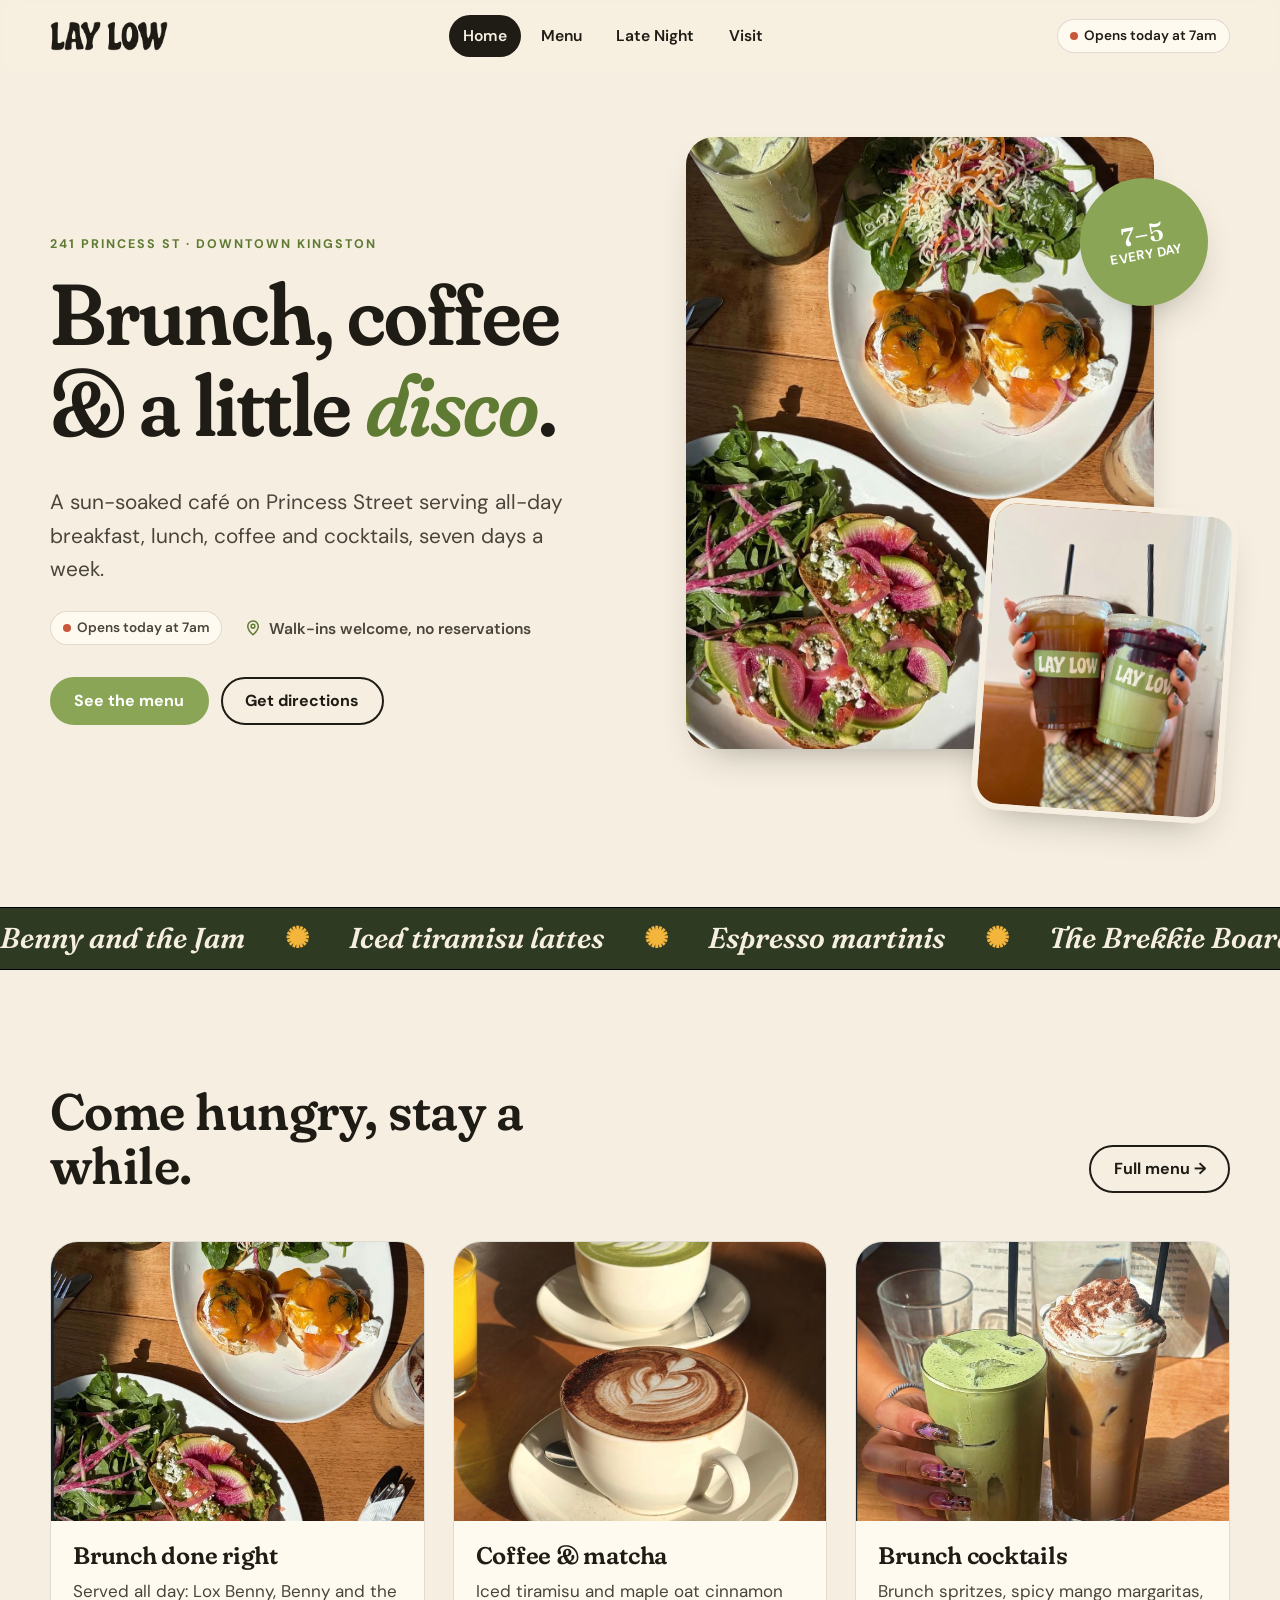
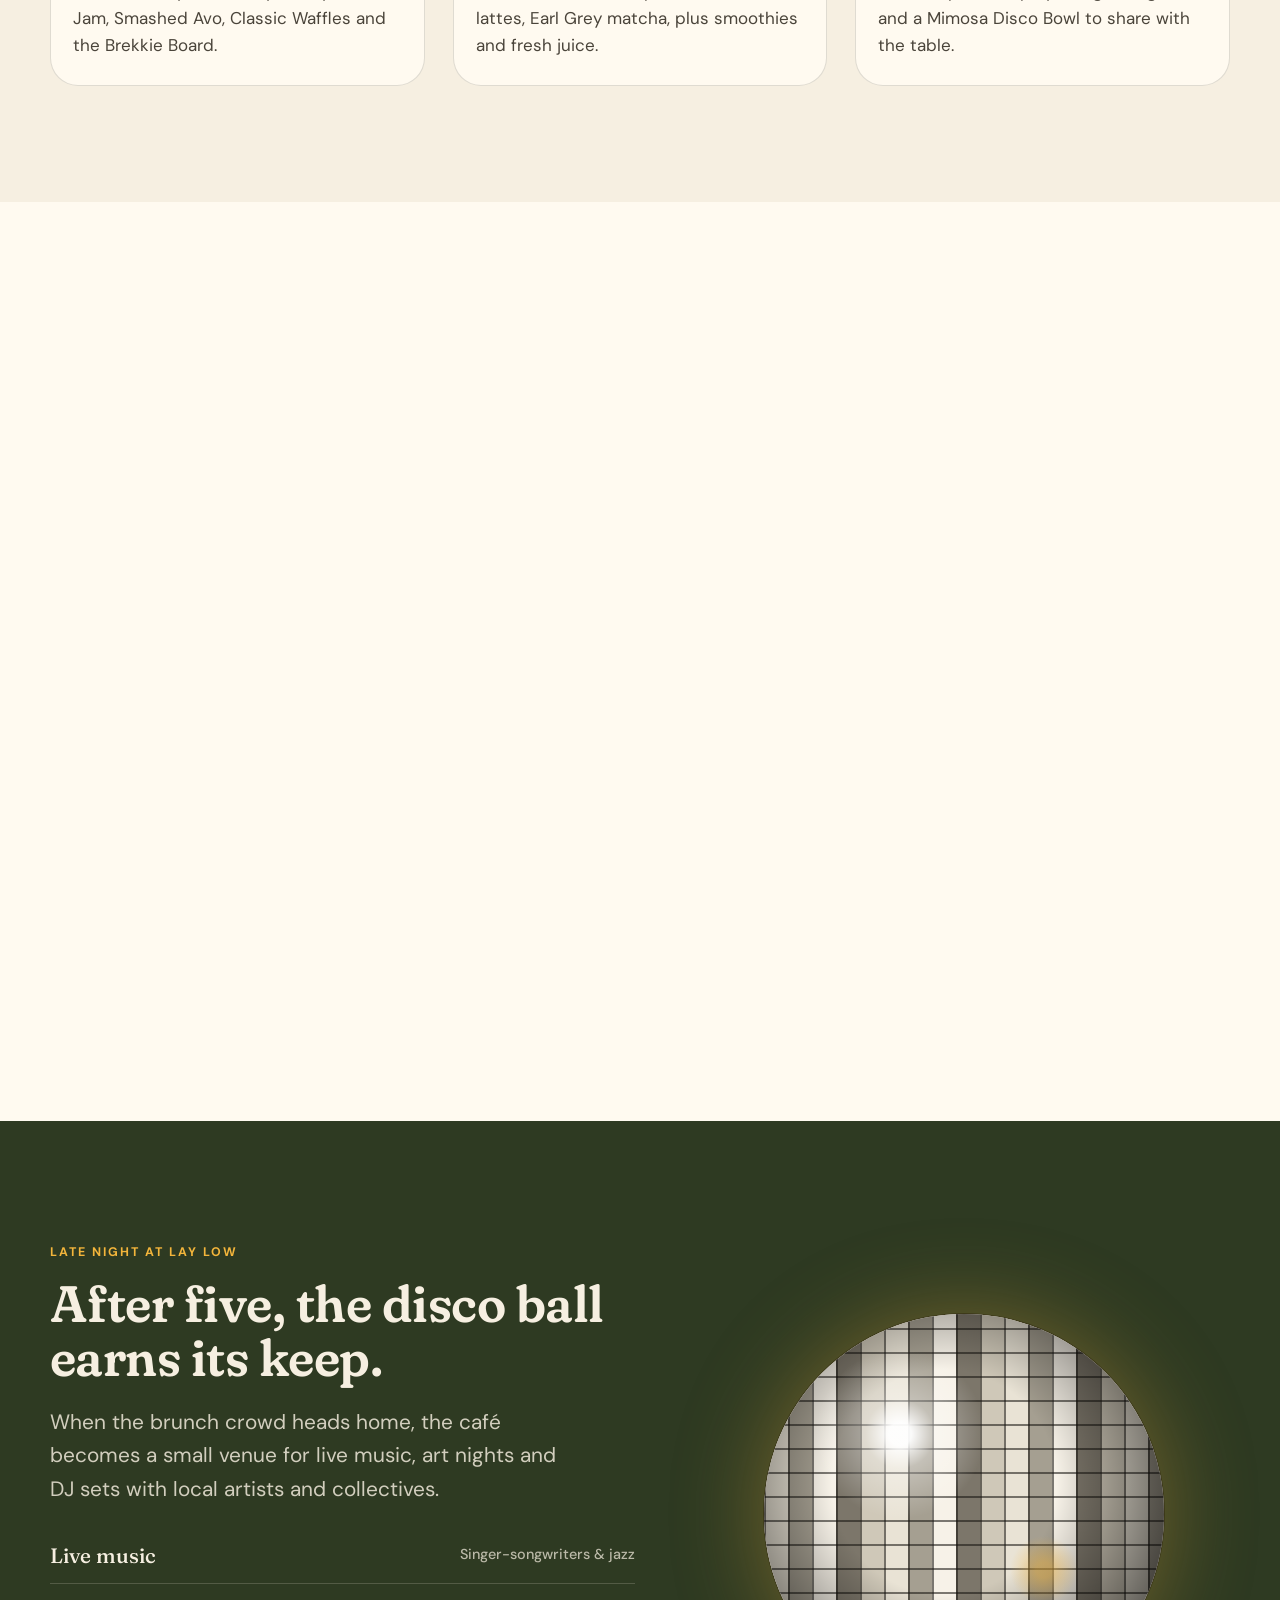
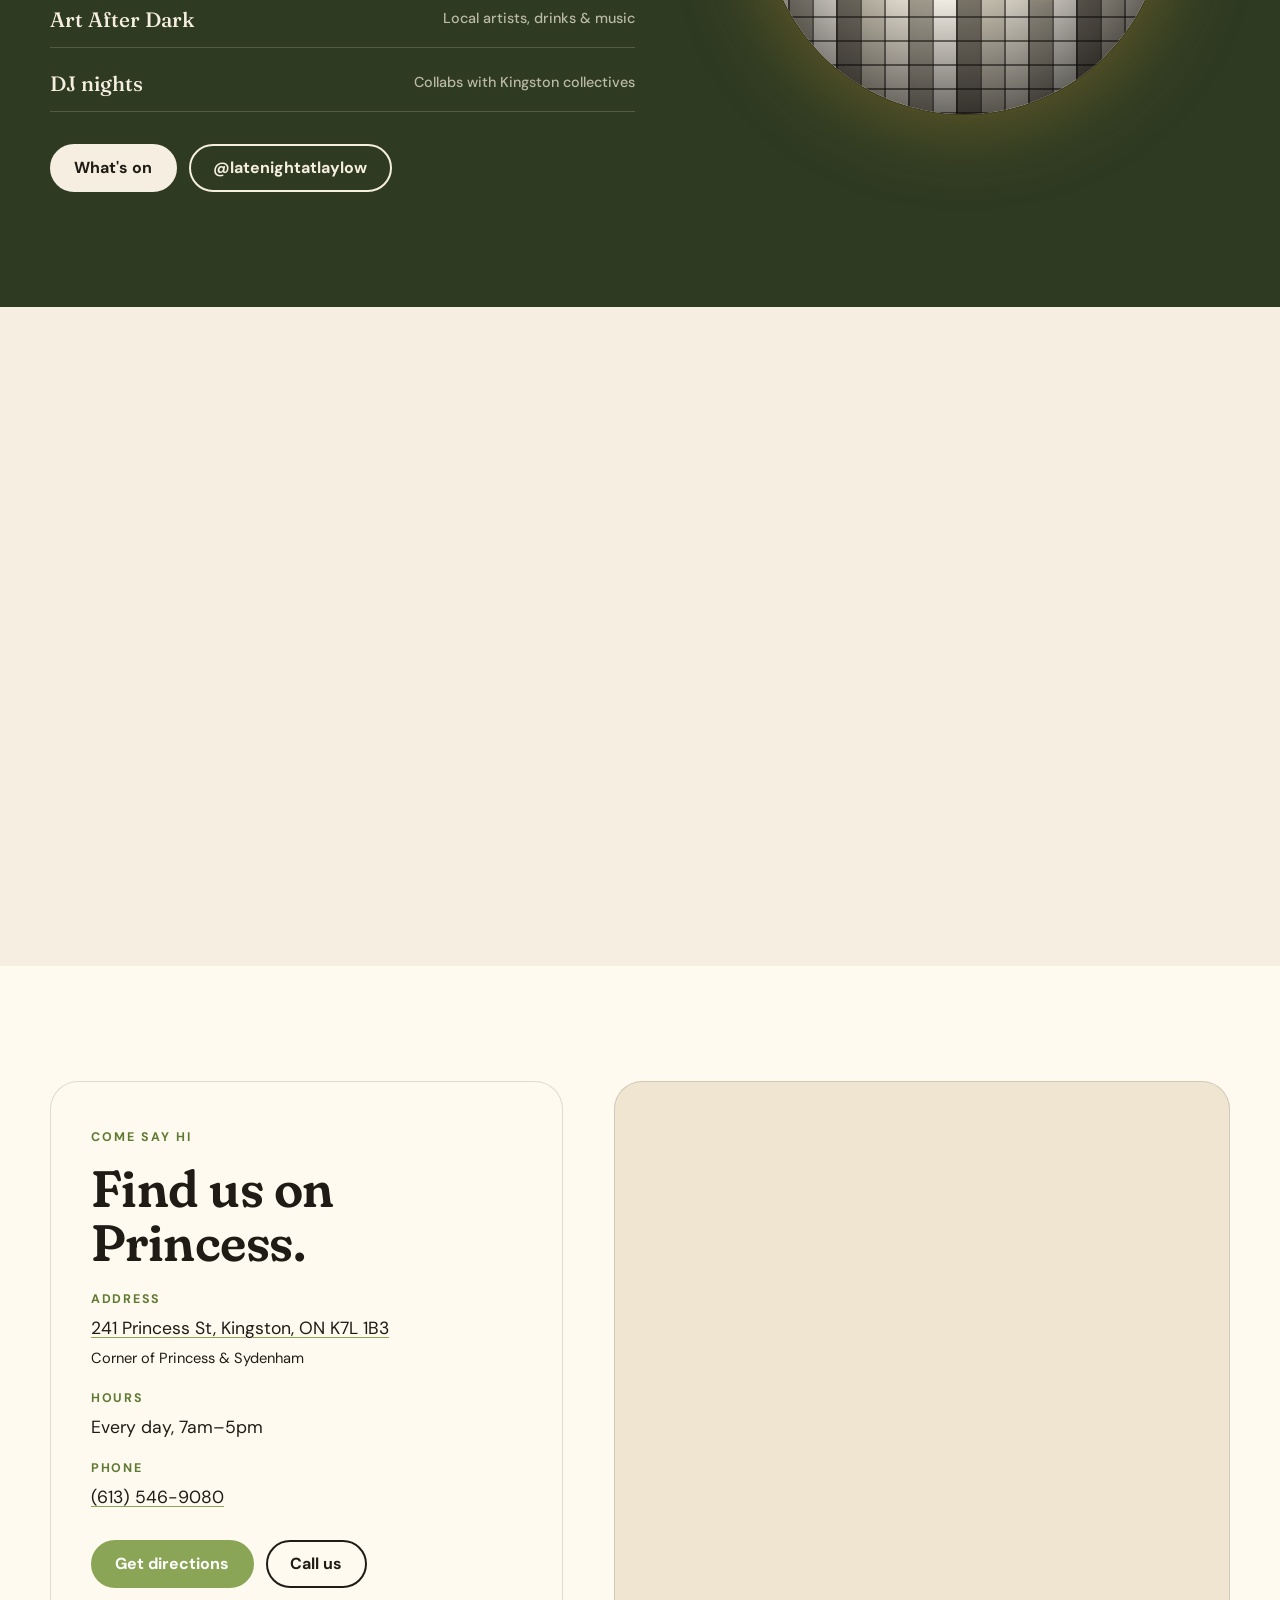
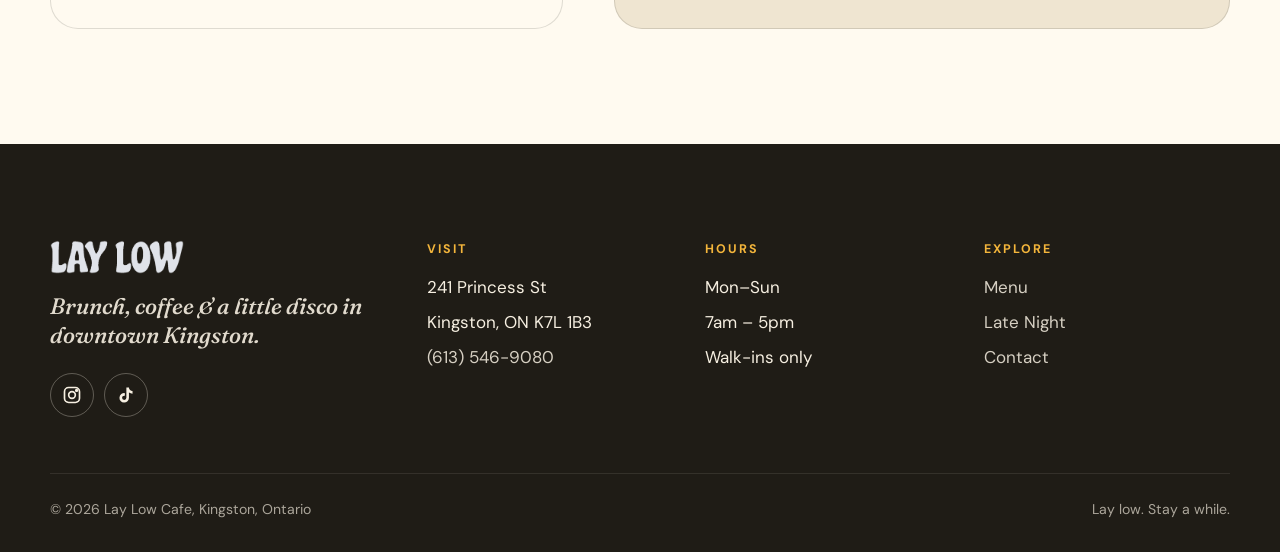
==== commit c9e7da59: "Fix unstyled deploy, add real menu with prices Root-relative asset paths (/assets/...) broke CSS, im" ====
--- a/index.html
+++ b/index.html
@@ -16,13 +16,13 @@
   <meta property="og:image" content="https://laylowcafe.ca/assets/img/brunch-spread.jpg">
   <meta name="twitter:card" content="summary_large_image">
 
-  <link rel="icon" href="/assets/img/favicon.png" type="image/png">
-  <link rel="apple-touch-icon" href="/assets/img/apple-touch-icon.png">
+  <link rel="icon" href="assets/img/favicon.png" type="image/png">
+  <link rel="apple-touch-icon" href="assets/img/apple-touch-icon.png">
   <link rel="preconnect" href="https://fonts.googleapis.com">
   <link rel="preconnect" href="https://fonts.gstatic.com" crossorigin>
   <link href="https://fonts.googleapis.com/css2?family=DM+Sans:opsz,wght@9..40,400;9..40,500;9..40,600;9..40,700&family=Fraunces:ital,opsz,wght,SOFT,WONK@0,9..144,500..600,100,1;1,9..144,500..600,100,1&display=swap" rel="stylesheet">
-  <link rel="stylesheet" href="/assets/css/styles.css">
-  <link rel="preload" as="image" href="/assets/img/brunch-spread.jpg">
+  <link rel="stylesheet" href="assets/css/styles.css">
+  <link rel="preload" as="image" href="assets/img/brunch-spread.jpg">
 
   <script type="application/ld+json">
   {
@@ -57,21 +57,21 @@
     ]
   }
   </script>
-  <script src="/assets/js/main.js" defer></script>
+  <script src="assets/js/main.js" defer></script>
 </head>
 <body>
   <a class="skip-link" href="#main">Skip to content</a>
 
   <header class="site-header">
     <div class="container">
-      <a class="brand" href="/" aria-label="Lay Low Cafe home">
-        <img src="/assets/img/logo.png" alt="Lay Low" width="118" height="30">
+      <a class="brand" href="./" aria-label="Lay Low Cafe home">
+        <img src="assets/img/logo.png" alt="Lay Low" width="118" height="30">
       </a>
       <nav class="nav" id="site-nav" aria-label="Main">
-        <a href="/" aria-current="page">Home</a>
-        <a href="/menu">Menu</a>
-        <a href="/events">Late Night</a>
-        <a href="/contact-us">Visit</a>
+        <a href="./" aria-current="page">Home</a>
+        <a href="menu/">Menu</a>
+        <a href="events/">Late Night</a>
+        <a href="contact-us/">Visit</a>
       </nav>
       <span class="status-pill header-status" data-open-status><span class="dot"></span><span class="label">Open daily 7am–5pm</span></span>
       <button class="menu-toggle" aria-expanded="false" aria-controls="site-nav" aria-label="Open menu"><span></span></button>
@@ -85,22 +85,22 @@
         <div>
           <span class="eyebrow">241 Princess St · Downtown Kingston</span>
           <h1>Brunch, coffee &amp; a little <em>disco</em>.</h1>
-          <p class="lede">A sun-soaked café on Princess Street serving breakfast, lunch, matcha and mimosas, seven days a week.</p>
+          <p class="lede">A sun-soaked café on Princess Street serving all-day breakfast, lunch, coffee and cocktails, seven days a week.</p>
           <div class="hero-meta">
             <span data-open-status class="status-pill"><span class="dot"></span><span class="label">Open daily 7am–5pm</span></span>
-            <span><svg viewBox="0 0 24 24" fill="none" stroke="currentColor" stroke-width="2" stroke-linecap="round" aria-hidden="true"><path d="M12 21s-7-6.2-7-11.5A7 7 0 0 1 19 9.5C19 14.8 12 21 12 21z"/><circle cx="12" cy="9.5" r="2.5"/></svg>Walk-ins welcome, no reservations</span>
-          </div>
-          <div class="btn-row">
-            <a class="btn btn--olive" href="/menu">See the menu</a>
+            <span><svg width="20" height="20" viewBox="0 0 24 24" fill="none" stroke="currentColor" stroke-width="2" stroke-linecap="round" aria-hidden="true"><path d="M12 21s-7-6.2-7-11.5A7 7 0 0 1 19 9.5C19 14.8 12 21 12 21z"/><circle cx="12" cy="9.5" r="2.5"/></svg>Walk-ins welcome, no reservations</span>
+          </div>
+          <div class="btn-row">
+            <a class="btn btn--olive" href="menu/">See the menu</a>
             <a class="btn btn--ghost" href="https://www.google.com/maps/dir/?api=1&amp;destination=Lay+Low+Cafe+241+Princess+St+Kingston+ON" target="_blank" rel="noopener">Get directions</a>
           </div>
         </div>
         <div class="hero-media">
           <div class="photo photo--main">
-            <img src="/assets/img/brunch-spread.jpg" alt="Smoked salmon eggs benny and avocado toast with watermelon radish on a sunlit wooden table" width="1179" height="1427">
+            <img src="assets/img/brunch-spread.jpg" alt="Lox benny and smashed avo toast with radish on a sunlit wooden table" width="1179" height="1427">
           </div>
           <div class="photo photo--accent">
-            <img src="/assets/img/cups-hands.jpg" alt="Two iced drinks in Lay Low cups, an iced americano and a blueberry matcha" width="1179" height="1272" loading="lazy">
+            <img src="assets/img/cups-hands.jpg" alt="Two iced drinks in Lay Low cups, an iced americano and a blueberry matcha" width="1179" height="1272" loading="lazy">
           </div>
           <div class="sticker" aria-hidden="true"><span><strong>7–5</strong>every day</span></div>
         </div>
@@ -109,8 +109,8 @@
 
     <div class="marquee" aria-hidden="true">
       <div class="marquee-track">
-        <span>Eggs benny</span><span>Iced matcha</span><span>Espresso martinis</span><span>Brekkie board</span><span>House waffles</span><span>Vegan &amp; GF options</span><span>Live music</span>
-        <span>Eggs benny</span><span>Iced matcha</span><span>Espresso martinis</span><span>Brekkie board</span><span>House waffles</span><span>Vegan &amp; GF options</span><span>Live music</span>
+        <span>Benny and the Jam</span><span>Iced tiramisu lattes</span><span>Espresso martinis</span><span>The Brekkie Board</span><span>Mimosa disco bowls</span><span>Vegan &amp; GF options</span><span>Live music</span>
+        <span>Benny and the Jam</span><span>Iced tiramisu lattes</span><span>Espresso martinis</span><span>The Brekkie Board</span><span>Mimosa disco bowls</span><span>Vegan &amp; GF options</span><span>Live music</span>
       </div>
     </div>
 
@@ -119,28 +119,28 @@
       <div class="container">
         <div class="section-head reveal">
           <h2>Come hungry, stay a while.</h2>
-          <a class="btn btn--ghost" href="/menu">Full menu →</a>
+          <a class="btn btn--ghost" href="menu/">Full menu →</a>
         </div>
         <div class="cards">
           <article class="card reveal">
-            <div class="card-img"><img src="/assets/img/brunch-spread.jpg" alt="Eggs benny with smoked salmon next to avocado toast" loading="lazy" width="1179" height="1427"></div>
+            <div class="card-img"><img src="assets/img/brunch-spread.jpg" alt="Lox benny next to smashed avo toast" loading="lazy" width="1179" height="1427"></div>
             <div class="card-body">
               <h3>Brunch done right</h3>
-              <p>Eggs benny with house hollandaise, The Nest, smashed avo on sourdough and the Brekkie Board.</p>
+              <p>Served all day: Lox Benny, Benny and the Jam, Smashed Avo, Classic Waffles and the Brekkie Board.</p>
             </div>
           </article>
           <article class="card reveal">
-            <div class="card-img"><img src="/assets/img/latte-matcha.jpg" alt="A mocha and a matcha latte with latte art in the morning sun" loading="lazy" width="1179" height="1535"></div>
+            <div class="card-img"><img src="assets/img/latte-matcha.jpg" alt="A mocha and a matcha latte with latte art in the morning sun" loading="lazy" width="1179" height="1535"></div>
             <div class="card-body">
               <h3>Coffee &amp; matcha</h3>
-              <p>Lattes, cappuccinos and matcha, hot or iced, plus fresh-squeezed juice and smoothies.</p>
+              <p>Iced tiramisu and maple oat cinnamon lattes, Earl Grey matcha, plus smoothies and fresh juice.</p>
             </div>
           </article>
           <article class="card reveal">
-            <div class="card-img"><img src="/assets/img/iced-matcha-mocha.jpg" alt="Iced matcha latte and iced mocha topped with whipped cream" loading="lazy" width="1179" height="1485"></div>
+            <div class="card-img"><img src="assets/img/iced-matcha-mocha.jpg" alt="Iced matcha latte and iced mocha topped with whipped cream" loading="lazy" width="1179" height="1485"></div>
             <div class="card-body">
               <h3>Brunch cocktails</h3>
-              <p>Mimosas and espresso martinis to make a slow weekend a little brighter.</p>
+              <p>Brunch spritzes, spicy mango margaritas, and a Mimosa Disco Bowl to share with the table.</p>
             </div>
           </article>
         </div>
@@ -151,18 +151,18 @@
     <section class="section section--paper">
       <div class="container split">
         <div class="split-media reveal">
-          <img src="/assets/img/to-go-cups.jpg" alt="Four iced drinks in Lay Low branded cups resting on a red wooden railing" loading="lazy" width="1179" height="1336">
+          <img src="assets/img/to-go-cups.jpg" alt="Four iced drinks in Lay Low branded cups resting on a red wooden railing" loading="lazy" width="1179" height="1336">
         </div>
         <div class="reveal">
           <span class="eyebrow">Our place</span>
           <h2>Green booths, high ceilings, good light.</h2>
           <p class="lede">Lay Low opened on the corner of Princess and Sydenham in late 2023. It's a mid-century room with leafy greens, rich browns and a disco ball. We wanted somewhere you can show up any morning and settle in.</p>
           <ul class="feature-list">
-            <li><span class="ico"><svg viewBox="0 0 24 24" fill="none" stroke="currentColor" stroke-width="2" stroke-linecap="round" stroke-linejoin="round" aria-hidden="true"><path d="M11 20A7 7 0 0 1 9.8 6.1C15.5 5 17 4.48 19 2c1 2 2 4.18 2 8 0 5.5-4.78 10-10 10z"/><path d="M2 21c0-3 1.85-5.36 5.08-6"/></svg></span><div><strong>Vegan &amp; gluten-free friendly</strong><span>Vegan, vegetarian and gluten-free options across the menu.</span></div></li>
-            <li><span class="ico"><svg viewBox="0 0 24 24" fill="none" stroke="currentColor" stroke-width="2" stroke-linecap="round" stroke-linejoin="round" aria-hidden="true"><circle cx="12" cy="12" r="4"/><path d="M12 2v2M12 20v2M4.9 4.9l1.4 1.4M17.7 17.7l1.4 1.4M2 12h2M20 12h2M4.9 19.1l1.4-1.4M17.7 6.3l1.4-1.4"/></svg></span><div><strong>Open every day, 7am–5pm</strong><span>Early coffee before work, slow brunch on the weekend.</span></div></li>
-            <li><span class="ico"><svg viewBox="0 0 24 24" fill="none" stroke="currentColor" stroke-width="2" stroke-linecap="round" stroke-linejoin="round" aria-hidden="true"><path d="M17 8h1a4 4 0 1 1 0 8h-1"/><path d="M3 8h14v9a4 4 0 0 1-4 4H7a4 4 0 0 1-4-4z"/><path d="M6 2v2M10 2v2M14 2v2"/></svg></span><div><strong>Walk in, no reservations</strong><span>Grab a booth, or take it to go.</span></div></li>
-          </ul>
-          <a class="btn" href="/contact-us">Plan your visit</a>
+            <li><span class="ico"><svg width="20" height="20" viewBox="0 0 24 24" fill="none" stroke="currentColor" stroke-width="2" stroke-linecap="round" stroke-linejoin="round" aria-hidden="true"><path d="M11 20A7 7 0 0 1 9.8 6.1C15.5 5 17 4.48 19 2c1 2 2 4.18 2 8 0 5.5-4.78 10-10 10z"/><path d="M2 21c0-3 1.85-5.36 5.08-6"/></svg></span><div><strong>Vegan &amp; gluten-free friendly</strong><span>Vegan, vegetarian and gluten-free options across the menu.</span></div></li>
+            <li><span class="ico"><svg width="20" height="20" viewBox="0 0 24 24" fill="none" stroke="currentColor" stroke-width="2" stroke-linecap="round" stroke-linejoin="round" aria-hidden="true"><circle cx="12" cy="12" r="4"/><path d="M12 2v2M12 20v2M4.9 4.9l1.4 1.4M17.7 17.7l1.4 1.4M2 12h2M20 12h2M4.9 19.1l1.4-1.4M17.7 6.3l1.4-1.4"/></svg></span><div><strong>Open every day, 7am–5pm</strong><span>Early coffee before work, slow brunch on the weekend.</span></div></li>
+            <li><span class="ico"><svg width="20" height="20" viewBox="0 0 24 24" fill="none" stroke="currentColor" stroke-width="2" stroke-linecap="round" stroke-linejoin="round" aria-hidden="true"><path d="M17 8h1a4 4 0 1 1 0 8h-1"/><path d="M3 8h14v9a4 4 0 0 1-4 4H7a4 4 0 0 1-4-4z"/><path d="M6 2v2M10 2v2M14 2v2"/></svg></span><div><strong>Walk in, no reservations</strong><span>Grab a booth, or take it to go.</span></div></li>
+          </ul>
+          <a class="btn" href="contact-us/">Plan your visit</a>
         </div>
       </div>
     </section>
@@ -180,7 +180,7 @@
             <li>DJ nights <small>Collabs with Kingston collectives</small></li>
           </ul>
           <div class="btn-row">
-            <a class="btn btn--light" href="/events">What's on</a>
+            <a class="btn btn--light" href="events/">What's on</a>
             <a class="btn btn--ghost-light" href="https://www.instagram.com/latenightatlaylow/" target="_blank" rel="noopener">@latenightatlaylow</a>
           </div>
         </div>
@@ -198,20 +198,20 @@
           </div>
           <div class="btn-row">
             <a class="btn btn--olive" href="https://www.instagram.com/laylowcafe/" target="_blank" rel="noopener">
-              <svg viewBox="0 0 24 24" fill="none" stroke="currentColor" stroke-width="2" aria-hidden="true"><rect x="3" y="3" width="18" height="18" rx="5"/><circle cx="12" cy="12" r="4"/><circle cx="17.5" cy="6.5" r="1" fill="currentColor"/></svg>
+              <svg width="20" height="20" viewBox="0 0 24 24" fill="none" stroke="currentColor" stroke-width="2" aria-hidden="true"><rect x="3" y="3" width="18" height="18" rx="5"/><circle cx="12" cy="12" r="4"/><circle cx="17.5" cy="6.5" r="1" fill="currentColor"/></svg>
               Follow on Instagram
             </a>
             <a class="btn btn--ghost" href="https://www.tiktok.com/@laylowcafe" target="_blank" rel="noopener">
-              <svg viewBox="0 0 24 24" fill="currentColor" aria-hidden="true"><path d="M16.6 5.82A4.28 4.28 0 0 1 15.54 3h-3.09v12.4a2.59 2.59 0 1 1-2.59-2.6c.27 0 .53.04.77.12V9.77a5.7 5.7 0 1 0 4.91 5.63V9.01a7.35 7.35 0 0 0 4.3 1.38V7.3a4.3 4.3 0 0 1-3.24-1.48z"/></svg>
+              <svg width="20" height="20" viewBox="0 0 24 24" fill="currentColor" aria-hidden="true"><path d="M16.6 5.82A4.28 4.28 0 0 1 15.54 3h-3.09v12.4a2.59 2.59 0 1 1-2.59-2.6c.27 0 .53.04.77.12V9.77a5.7 5.7 0 1 0 4.91 5.63V9.01a7.35 7.35 0 0 0 4.3 1.38V7.3a4.3 4.3 0 0 1-3.24-1.48z"/></svg>
               TikTok
             </a>
           </div>
         </div>
         <div class="social-grid reveal">
-          <a href="https://www.instagram.com/laylowcafe/" target="_blank" rel="noopener"><img src="/assets/img/cups-hands.jpg" alt="Iced americano and blueberry matcha in Lay Low cups" loading="lazy" width="1179" height="1272"></a>
-          <a href="https://www.instagram.com/laylowcafe/" target="_blank" rel="noopener"><img src="/assets/img/latte-matcha.jpg" alt="Mocha and matcha latte" loading="lazy" width="1179" height="1535"></a>
-          <a href="https://www.instagram.com/laylowcafe/" target="_blank" rel="noopener"><img src="/assets/img/to-go-cups.jpg" alt="Four iced drinks to go" loading="lazy" width="1179" height="1336"></a>
-          <a href="https://www.instagram.com/laylowcafe/" target="_blank" rel="noopener"><img src="/assets/img/iced-matcha-mocha.jpg" alt="Iced matcha and iced mocha" loading="lazy" width="1179" height="1485"></a>
+          <a href="https://www.instagram.com/laylowcafe/" target="_blank" rel="noopener"><img src="assets/img/cups-hands.jpg" alt="Iced americano and blueberry matcha in Lay Low cups" loading="lazy" width="1179" height="1272"></a>
+          <a href="https://www.instagram.com/laylowcafe/" target="_blank" rel="noopener"><img src="assets/img/latte-matcha.jpg" alt="Mocha and matcha latte" loading="lazy" width="1179" height="1535"></a>
+          <a href="https://www.instagram.com/laylowcafe/" target="_blank" rel="noopener"><img src="assets/img/to-go-cups.jpg" alt="Four iced drinks to go" loading="lazy" width="1179" height="1336"></a>
+          <a href="https://www.instagram.com/laylowcafe/" target="_blank" rel="noopener"><img src="assets/img/iced-matcha-mocha.jpg" alt="Iced matcha and iced mocha" loading="lazy" width="1179" height="1485"></a>
         </div>
       </div>
     </section>
@@ -243,11 +243,11 @@
     <div class="container">
       <div class="footer-grid">
         <div>
-          <img class="footer-logo" src="/assets/img/logo.png" alt="Lay Low" width="134" height="34" loading="lazy">
+          <img class="footer-logo" src="assets/img/logo.png" alt="Lay Low" width="134" height="34" loading="lazy">
           <p class="footer-tag">Brunch, coffee &amp; a little disco in downtown Kingston.</p>
           <div class="socials">
-            <a href="https://www.instagram.com/laylowcafe/" target="_blank" rel="noopener" aria-label="Instagram"><svg viewBox="0 0 24 24" fill="none" stroke="currentColor" stroke-width="2" aria-hidden="true"><rect x="3" y="3" width="18" height="18" rx="5"/><circle cx="12" cy="12" r="4"/><circle cx="17.5" cy="6.5" r="1" fill="currentColor"/></svg></a>
-            <a href="https://www.tiktok.com/@laylowcafe" target="_blank" rel="noopener" aria-label="TikTok"><svg viewBox="0 0 24 24" fill="currentColor" aria-hidden="true"><path d="M16.6 5.82A4.28 4.28 0 0 1 15.54 3h-3.09v12.4a2.59 2.59 0 1 1-2.59-2.6c.27 0 .53.04.77.12V9.77a5.7 5.7 0 1 0 4.91 5.63V9.01a7.35 7.35 0 0 0 4.3 1.38V7.3a4.3 4.3 0 0 1-3.24-1.48z"/></svg></a>
+            <a href="https://www.instagram.com/laylowcafe/" target="_blank" rel="noopener" aria-label="Instagram"><svg width="20" height="20" viewBox="0 0 24 24" fill="none" stroke="currentColor" stroke-width="2" aria-hidden="true"><rect x="3" y="3" width="18" height="18" rx="5"/><circle cx="12" cy="12" r="4"/><circle cx="17.5" cy="6.5" r="1" fill="currentColor"/></svg></a>
+            <a href="https://www.tiktok.com/@laylowcafe" target="_blank" rel="noopener" aria-label="TikTok"><svg width="20" height="20" viewBox="0 0 24 24" fill="currentColor" aria-hidden="true"><path d="M16.6 5.82A4.28 4.28 0 0 1 15.54 3h-3.09v12.4a2.59 2.59 0 1 1-2.59-2.6c.27 0 .53.04.77.12V9.77a5.7 5.7 0 1 0 4.91 5.63V9.01a7.35 7.35 0 0 0 4.3 1.38V7.3a4.3 4.3 0 0 1-3.24-1.48z"/></svg></a>
           </div>
         </div>
         <div>
@@ -269,9 +269,9 @@
         <div>
           <h4>Explore</h4>
           <ul>
-            <li><a href="/menu">Menu</a></li>
-            <li><a href="/events">Late Night</a></li>
-            <li><a href="/contact-us">Contact</a></li>
+            <li><a href="menu/">Menu</a></li>
+            <li><a href="events/">Late Night</a></li>
+            <li><a href="contact-us/">Contact</a></li>
           </ul>
         </div>
       </div>
@@ -283,9 +283,9 @@
   </footer>
 
   <nav class="action-bar" aria-label="Quick actions">
-    <a href="/menu"><svg viewBox="0 0 24 24" fill="none" stroke="currentColor" stroke-width="2" stroke-linecap="round" aria-hidden="true"><path d="M4 6h16M4 12h16M4 18h10"/></svg>Menu</a>
-    <a href="https://www.google.com/maps/dir/?api=1&amp;destination=Lay+Low+Cafe+241+Princess+St+Kingston+ON" target="_blank" rel="noopener"><svg viewBox="0 0 24 24" fill="none" stroke="currentColor" stroke-width="2" stroke-linecap="round" aria-hidden="true"><path d="M12 21s-7-6.2-7-11.5A7 7 0 0 1 19 9.5C19 14.8 12 21 12 21z"/><circle cx="12" cy="9.5" r="2.5"/></svg>Directions</a>
-    <a href="tel:+16135469080"><svg viewBox="0 0 24 24" fill="none" stroke="currentColor" stroke-width="2" stroke-linecap="round" stroke-linejoin="round" aria-hidden="true"><path d="M22 16.9v3a2 2 0 0 1-2.2 2 19.8 19.8 0 0 1-8.6-3.1 19.5 19.5 0 0 1-6-6A19.8 19.8 0 0 1 2.1 4.2 2 2 0 0 1 4.1 2h3a2 2 0 0 1 2 1.7c.1.9.3 1.8.6 2.7a2 2 0 0 1-.5 2.1L8 9.8a16 16 0 0 0 6 6l1.3-1.3a2 2 0 0 1 2.1-.4c.9.3 1.8.5 2.7.6a2 2 0 0 1 1.7 2z"/></svg>Call</a>
+    <a href="menu/"><svg width="20" height="20" viewBox="0 0 24 24" fill="none" stroke="currentColor" stroke-width="2" stroke-linecap="round" aria-hidden="true"><path d="M4 6h16M4 12h16M4 18h10"/></svg>Menu</a>
+    <a href="https://www.google.com/maps/dir/?api=1&amp;destination=Lay+Low+Cafe+241+Princess+St+Kingston+ON" target="_blank" rel="noopener"><svg width="20" height="20" viewBox="0 0 24 24" fill="none" stroke="currentColor" stroke-width="2" stroke-linecap="round" aria-hidden="true"><path d="M12 21s-7-6.2-7-11.5A7 7 0 0 1 19 9.5C19 14.8 12 21 12 21z"/><circle cx="12" cy="9.5" r="2.5"/></svg>Directions</a>
+    <a href="tel:+16135469080"><svg width="20" height="20" viewBox="0 0 24 24" fill="none" stroke="currentColor" stroke-width="2" stroke-linecap="round" stroke-linejoin="round" aria-hidden="true"><path d="M22 16.9v3a2 2 0 0 1-2.2 2 19.8 19.8 0 0 1-8.6-3.1 19.5 19.5 0 0 1-6-6A19.8 19.8 0 0 1 2.1 4.2 2 2 0 0 1 4.1 2h3a2 2 0 0 1 2 1.7c.1.9.3 1.8.6 2.7a2 2 0 0 1-.5 2.1L8 9.8a16 16 0 0 0 6 6l1.3-1.3a2 2 0 0 1 2.1-.4c.9.3 1.8.5 2.7.6a2 2 0 0 1 1.7 2z"/></svg>Call</a>
   </nav>
 </body>
 </html>
--- a/assets/css/styles.css
+++ b/assets/css/styles.css
@@ -376,6 +376,34 @@
 .menu-item .leader { flex: 1; border-bottom: 2px dotted rgba(31, 28, 22, 0.25); transform: translateY(-4px); min-width: 20px; }
 .menu-item .price { font-weight: 700; font-variant-numeric: tabular-nums; }
 .menu-item p { margin: 6px 0 0; color: var(--ink-soft); font-size: 0.98rem; max-width: 60ch; }
+.menu-item .addon { font-size: 0.92rem; font-weight: 600; color: var(--olive-deep); }
+.menu-item--compact { padding: 10px 0; }
+.menu-item--compact h3 { font-size: 1.12rem; }
+.menu-item--sub { padding-left: 18px; }
+.menu-item--sub h3 { font-style: italic; font-weight: 500; }
+.menu-list--cols { column-count: 2; column-gap: clamp(24px, 4vw, 48px); }
+.menu-list--cols .menu-item { break-inside: avoid; }
+.menu-list--cols .menu-item:first-child { padding-top: 10px; }
+@media (max-width: 560px) { .menu-list--cols { column-count: 1; } }
+.menu-item--feature {
+  background: var(--booth); color: var(--cream); border: 0;
+  border-radius: var(--radius); padding: 20px 22px !important; margin-bottom: 8px;
+}
+.menu-item--feature p { color: rgba(246, 239, 225, 0.8); }
+.menu-item--feature .leader { border-color: rgba(246, 239, 225, 0.35); }
+.menu-group-head {
+  display: flex; justify-content: space-between; align-items: baseline;
+  border-bottom: 2px solid var(--ink); padding-bottom: 8px; margin: 0 0 14px;
+}
+.menu-group-head:not(:first-child) { margin-top: 36px; }
+.menu-group-head h3 { font-size: 1.5rem; margin: 0; }
+.menu-group-head .price { font-weight: 700; font-size: 1.2rem; }
+.sides { background: var(--paper); border: 1px solid var(--line); border-radius: var(--radius); padding: 20px 22px; margin-top: 1rem; }
+.sides h3 { font-size: 1.15rem; }
+.sides ul { list-style: none; margin: 0; padding: 0; display: grid; gap: 8px; font-size: 0.95rem; }
+.sides li { display: flex; justify-content: space-between; gap: 12px; }
+.sides small { display: block; color: var(--ink-soft); }
+.sides .price { font-weight: 700; white-space: nowrap; }
 .tags { display: inline-flex; gap: 4px; margin-left: 4px; vertical-align: middle; }
 .tag {
   display: inline-grid; place-items: center; min-width: 26px; height: 22px; padding: 0 6px;
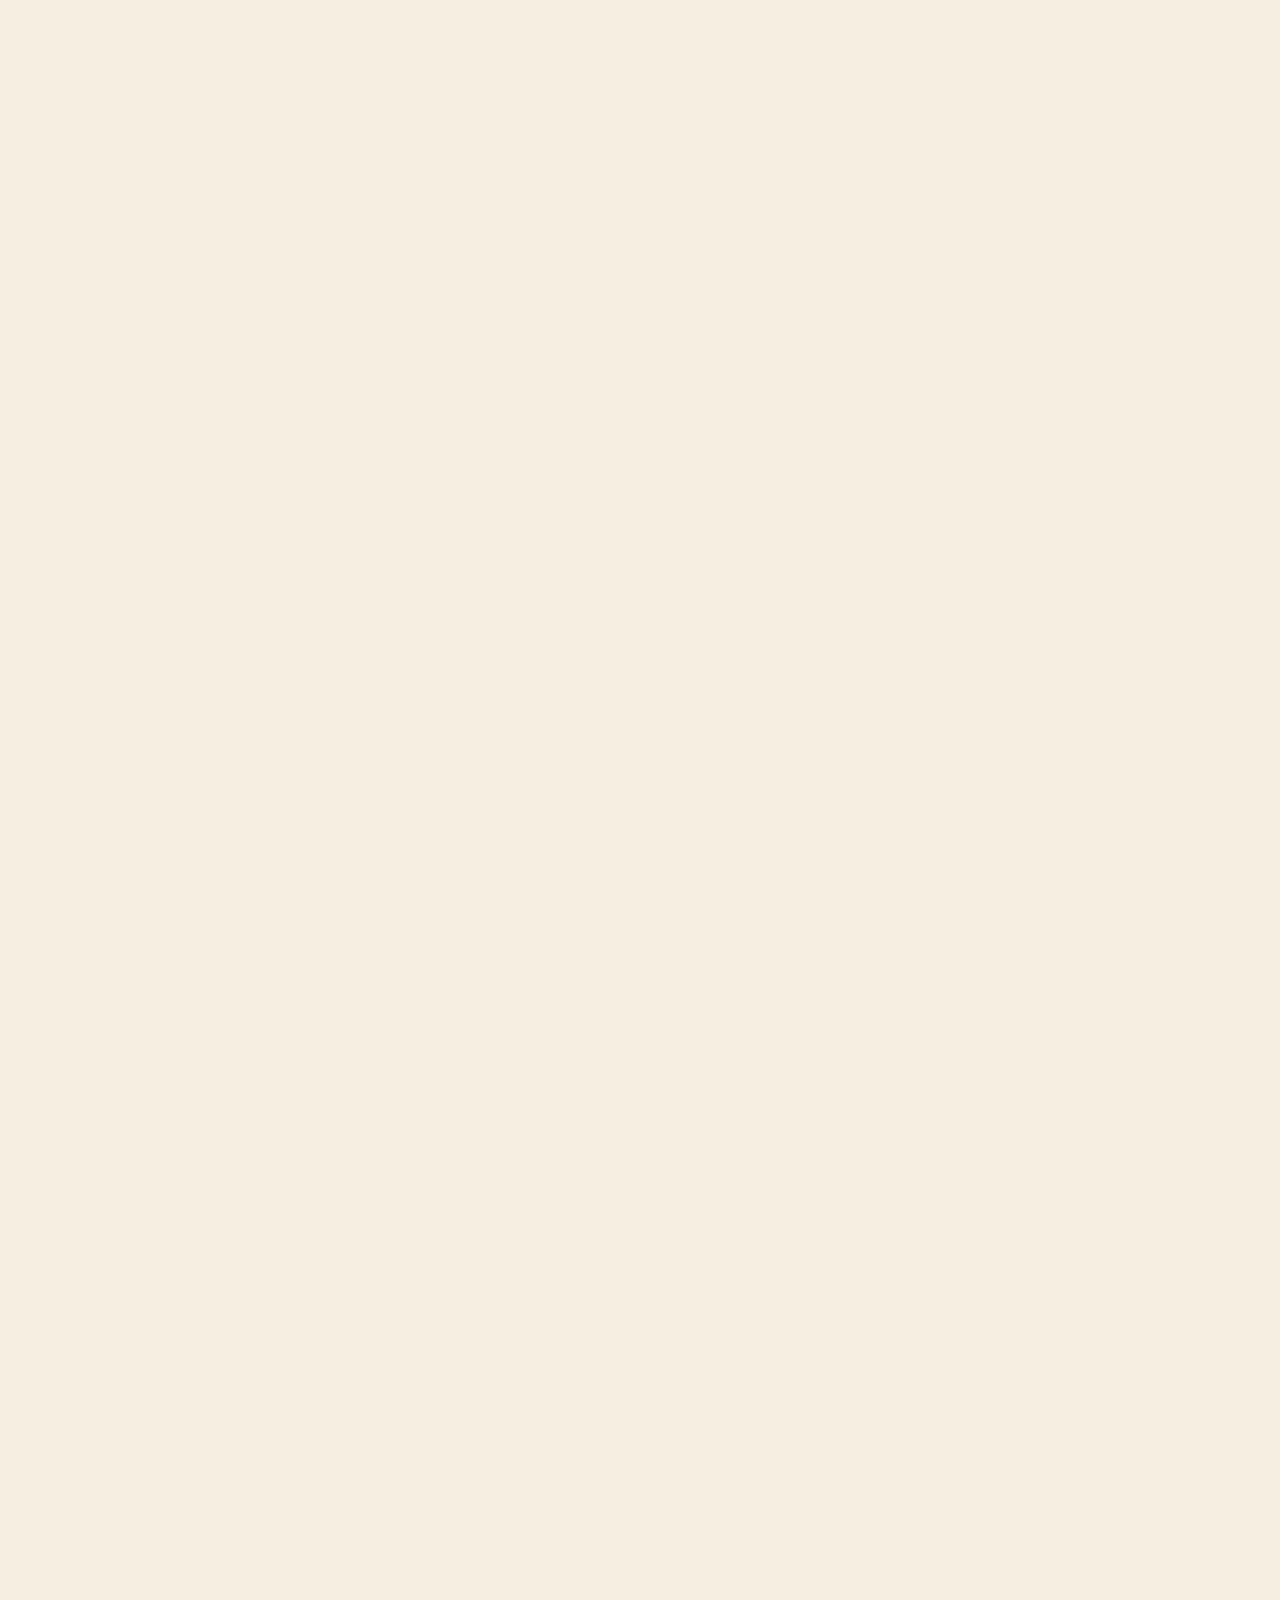
==== commit 303b3331: "Owner updates: new headline, Our Story, no prices, shop, private events - Hero headline: All Day Bru" ====
--- a/index.html
+++ b/index.html
@@ -4,14 +4,14 @@
   <meta charset="utf-8">
   <meta name="viewport" content="width=device-width, initial-scale=1">
   <title>Lay Low Cafe | Brunch &amp; Coffee in Downtown Kingston</title>
-  <meta name="description" content="Lay Low Cafe is a sunny brunch and coffee spot at 241 Princess St in downtown Kingston, Ontario. Breakfast, lunch, matcha, cocktails and vegan and gluten-free options. Open daily 7am to 5pm.">
+  <meta name="description" content="Lay Low Cafe is an all-day brunch, coffee and cocktail spot at 241 Princess St in downtown Kingston, Ontario. Open every day 7am to 4pm. Walk-ins only.">
   <link rel="canonical" href="https://laylowcafe.ca/">
   <meta name="theme-color" content="#f6efe1">
 
   <meta property="og:type" content="website">
   <meta property="og:site_name" content="Lay Low Cafe">
   <meta property="og:title" content="Lay Low Cafe | Brunch &amp; Coffee in Downtown Kingston">
-  <meta property="og:description" content="Sunny booths, all-star brunch, matcha and mimosas on Princess St. Open daily 7am to 5pm.">
+  <meta property="og:description" content="All-day brunch, coffee and cocktails on Princess St. Open every day 7am to 4pm.">
   <meta property="og:url" content="https://laylowcafe.ca/">
   <meta property="og:image" content="https://laylowcafe.ca/assets/img/brunch-spread.jpg">
   <meta name="twitter:card" content="summary_large_image">
@@ -21,7 +21,7 @@
   <link rel="preconnect" href="https://fonts.googleapis.com">
   <link rel="preconnect" href="https://fonts.gstatic.com" crossorigin>
   <link href="https://fonts.googleapis.com/css2?family=DM+Sans:opsz,wght@9..40,400;9..40,500;9..40,600;9..40,700&family=Fraunces:ital,opsz,wght,SOFT,WONK@0,9..144,500..600,100,1;1,9..144,500..600,100,1&display=swap" rel="stylesheet">
-  <link rel="stylesheet" href="assets/css/styles.css">
+  <link rel="stylesheet" href="assets/css/styles.css?v=9">
   <link rel="preload" as="image" href="assets/img/brunch-spread.jpg">
 
   <script type="application/ld+json">
@@ -34,8 +34,8 @@
     "logo": "https://laylowcafe.ca/assets/img/logo.png",
     "telephone": "+1-613-546-9080",
     "priceRange": "$$",
-    "servesCuisine": ["Brunch", "Breakfast", "Coffee", "Vegan options", "Gluten-free options"],
-    "menu": "https://laylowcafe.ca/menu",
+    "servesCuisine": ["Brunch", "Breakfast", "Coffee", "Cocktails"],
+    "hasMenu": "https://laylowcafe.ca/#menu",
     "acceptsReservations": false,
     "address": {
       "@type": "PostalAddress",
@@ -49,7 +49,7 @@
       "@type": "OpeningHoursSpecification",
       "dayOfWeek": ["Monday", "Tuesday", "Wednesday", "Thursday", "Friday", "Saturday", "Sunday"],
       "opens": "07:00",
-      "closes": "17:00"
+      "closes": "16:00"
     }],
     "sameAs": [
       "https://www.instagram.com/laylowcafe/",
@@ -57,24 +57,39 @@
     ]
   }
   </script>
-  <script src="assets/js/main.js" defer></script>
+  <!-- Opening animation: decide before first paint whether to play it (once per tab, never with reduced motion).
+       The timeout un-hides the page even if intro.js never loads. -->
+  <script>
+    try {
+      if (!matchMedia("(prefers-reduced-motion: reduce)").matches && !sessionStorage.getItem("intro-seen")) {
+        document.documentElement.classList.add("intro");
+        setTimeout(function () { document.documentElement.classList.remove("intro"); }, 6000);
+      }
+    } catch (e) {}
+  </script>
+  <script src="assets/js/intro.js?v=9" defer></script>
+  <script src="assets/js/main.js?v=9" defer></script>
 </head>
 <body>
   <a class="skip-link" href="#main">Skip to content</a>
 
+  <!-- Fall drinks banner. Edit or delete this block for next season. -->
+  <div class="fall-banner" role="region" aria-label="Fall drinks">
+    <div class="fall-track">
+      <p><span>🍂 Our fall drinks are here</span><span>Try any new flavour as a latte or matcha: cherry pie · carrot cheesecake · apple crumble · banana bread · honey cardamom · salted caramel</span><span>New for fall!! Local apple cider, iced or steamed</span><span>Try our new dirty chaider for a quick energy boost</span></p>
+      <p aria-hidden="true"><span>🍂 Our fall drinks are here</span><span>Try any new flavour as a latte or matcha: cherry pie · carrot cheesecake · apple crumble · banana bread · honey cardamom · salted caramel</span><span>New for fall!! Local apple cider, iced or steamed</span><span>Try our new dirty chaider for a quick energy boost</span></p>
+    </div>
+  </div>
+
   <header class="site-header">
     <div class="container">
-      <a class="brand" href="./" aria-label="Lay Low Cafe home">
-        <img src="assets/img/logo.png" alt="Lay Low" width="118" height="30">
+      <a class="brand" href="./" aria-current="page">
+        <img src="assets/img/logo.png" alt="Lay Low Cafe" width="110" height="28">
       </a>
-      <nav class="nav" id="site-nav" aria-label="Main">
-        <a href="./" aria-current="page">Home</a>
-        <a href="menu/">Menu</a>
-        <a href="events/">Late Night</a>
-        <a href="contact-us/">Visit</a>
-      </nav>
-      <span class="status-pill header-status" data-open-status><span class="dot"></span><span class="label">Open daily 7am–5pm</span></span>
-      <button class="menu-toggle" aria-expanded="false" aria-controls="site-nav" aria-label="Open menu"><span></span></button>
+      <a class="night-link" href="late-night/">
+        <img src="assets/img/late-night-favicon.png" alt="" width="26" height="26">
+        Late Night @ Lay Low
+      </a>
     </div>
   </header>
 
@@ -83,207 +98,232 @@
     <section class="hero">
       <div class="container">
         <div>
-          <span class="eyebrow">241 Princess St · Downtown Kingston</span>
-          <h1>Brunch, coffee &amp; a little <em>disco</em>.</h1>
-          <p class="lede">A sun-soaked café on Princess Street serving all-day breakfast, lunch, coffee and cocktails, seven days a week.</p>
-          <div class="hero-meta">
-            <span data-open-status class="status-pill"><span class="dot"></span><span class="label">Open daily 7am–5pm</span></span>
-            <span><svg width="20" height="20" viewBox="0 0 24 24" fill="none" stroke="currentColor" stroke-width="2" stroke-linecap="round" aria-hidden="true"><path d="M12 21s-7-6.2-7-11.5A7 7 0 0 1 19 9.5C19 14.8 12 21 12 21z"/><circle cx="12" cy="9.5" r="2.5"/></svg>Walk-ins welcome, no reservations</span>
-          </div>
+          <span class="status-pill hero-status" data-open-status><span class="dot"></span><span class="label">Open daily 7am–4pm</span></span>
+          <span class="eyebrow">241 Princess St · Kingston</span>
+          <h1>All Day Brunch, Lunch, Coffee &amp; <em>Cocktails</em>.</h1>
+          <p class="lede">A bright and cozy café on Princess Street. Walk right in, no reservations needed.</p>
           <div class="btn-row">
-            <a class="btn btn--olive" href="menu/">See the menu</a>
+            <a class="btn btn--olive" href="#menu">See the menu</a>
             <a class="btn btn--ghost" href="https://www.google.com/maps/dir/?api=1&amp;destination=Lay+Low+Cafe+241+Princess+St+Kingston+ON" target="_blank" rel="noopener">Get directions</a>
           </div>
         </div>
-        <div class="hero-media">
-          <div class="photo photo--main">
-            <img src="assets/img/brunch-spread.jpg" alt="Lox benny and smashed avo toast with radish on a sunlit wooden table" width="1179" height="1427">
-          </div>
-          <div class="photo photo--accent">
-            <img src="assets/img/cups-hands.jpg" alt="Two iced drinks in Lay Low cups, an iced americano and a blueberry matcha" width="1179" height="1272" loading="lazy">
-          </div>
-          <div class="sticker" aria-hidden="true"><span><strong>7–5</strong>every day</span></div>
-        </div>
-      </div>
-    </section>
-
-    <div class="marquee" aria-hidden="true">
-      <div class="marquee-track">
-        <span>Benny and the Jam</span><span>Iced tiramisu lattes</span><span>Espresso martinis</span><span>The Brekkie Board</span><span>Mimosa disco bowls</span><span>Vegan &amp; GF options</span><span>Live music</span>
-        <span>Benny and the Jam</span><span>Iced tiramisu lattes</span><span>Espresso martinis</span><span>The Brekkie Board</span><span>Mimosa disco bowls</span><span>Vegan &amp; GF options</span><span>Live music</span>
-      </div>
-    </div>
-
-    <!-- Favourites -->
-    <section class="section">
+        <div class="hero-photo">
+          <img src="assets/img/brunch-spread.jpg" alt="Lox benny and smashed avo toast on a sunlit wooden table" width="1179" height="1427">
+          <div class="sticker" aria-hidden="true"><span><strong>7–4</strong>every day</span></div>
+        </div>
+      </div>
+    </section>
+
+    <!-- Our Story (the cafe's own words) -->
+    <section class="section" id="story" aria-labelledby="story-h">
+      <div class="container story">
+        <div class="story-photo">
+          <img src="assets/img/to-go-cups.jpg" alt="Four iced drinks in Lay Low cups on a red wooden railing" loading="lazy" width="1179" height="1336">
+        </div>
+        <div>
+          <span class="eyebrow">Since November 2023</span>
+          <h2 id="story-h">Our Story.</h2>
+          <p>Lay Low Cafe opened its doors in November 2023, founded by Kingston local, Erica Braunstein with a vision of creating a space that feels both vibrant and welcoming. By day, Lay Low is a bright and cozy cafe serving all day breakfast, fresh lunch options, specialty coffee, and cocktails. As the sun sets, our cafe transforms into something more intimate. An inviting space for private gatherings, celebrations, and community events.</p>
+          <p>We are more than just a cafe, we're a place where good food, good drinks and good company meet. Whether you're here for a morning latte, mid-day brunch, or an evening event, we hope you'll always feel at home when you Lay Low with us!</p>
+        </div>
+      </div>
+    </section>
+
+    <!-- Menu -->
+    <section class="section section--paper" id="menu" aria-labelledby="menu-h">
       <div class="container">
-        <div class="section-head reveal">
-          <h2>Come hungry, stay a while.</h2>
-          <a class="btn btn--ghost" href="menu/">Full menu →</a>
-        </div>
-        <div class="cards">
-          <article class="card reveal">
-            <div class="card-img"><img src="assets/img/brunch-spread.jpg" alt="Lox benny next to smashed avo toast" loading="lazy" width="1179" height="1427"></div>
-            <div class="card-body">
-              <h3>Brunch done right</h3>
-              <p>Served all day: Lox Benny, Benny and the Jam, Smashed Avo, Classic Waffles and the Brekkie Board.</p>
-            </div>
+        <div class="section-head">
+          <span class="eyebrow">Served all day</span>
+          <h2 id="menu-h">The menu.</h2>
+        </div>
+
+        <!--
+          HOW TO EDIT THE MENU
+          Each item is one <li>: <div class="item-top"><h4>Name</h4></div><p>Description</p> (no prices, at the cafe's request)
+          Dietary tags go inside the <h4>: <span class="tag tag--v">V</span> (tag--vg vegan, tag--v vegetarian, tag--gf gluten-free)
+        -->
+
+        <div class="tabs" role="tablist" aria-label="Menu categories" hidden>
+          <button role="tab" id="tab-brunch" aria-controls="panel-brunch" aria-selected="true">Brunch</button>
+          <button role="tab" id="tab-lunch" aria-controls="panel-lunch" aria-selected="false" tabindex="-1">Lunch</button>
+          <button role="tab" id="tab-drinks" aria-controls="panel-drinks" aria-selected="false" tabindex="-1">Coffee &amp; Drinks</button>
+          <button role="tab" id="tab-cocktails" aria-controls="panel-cocktails" aria-selected="false" tabindex="-1">Cocktails</button>
+        </div>
+
+        <div class="menu-panel" id="panel-brunch" role="tabpanel" aria-labelledby="tab-brunch">
+          <h3>Brunch</h3>
+          <ul class="menu-grid">
+            <li><div class="item-top"><h4>Smashed Avo <span class="tag tag--v">V</span></h4></div><p>Avocado, radish, pickled onions, grapefruit and goat cheese on toasted sourdough, with arugula and orange basil dressing.</p></li>
+            <li><div class="item-top"><h4>Granola Bowl <span class="tag tag--vg">VG</span><span class="tag tag--gf">GF</span></h4></div><p>House-made granola, seasonal fruit and coconut yogurt, topped with toasted coconut.</p></li>
+            <li><div class="item-top"><h4>The Brekkie Board</h4></div><p>Smashed avo, goat cheese and hot peppers on sourdough, a mini granola bowl and bacon loaded home fries.</p></li>
+            <li><div class="item-top"><h4>Classic Waffles <span class="tag tag--v">V</span></h4></div><p>Seasonal fruit, whipped mascarpone and berry compote, with maple syrup.</p></li>
+            <li><div class="item-top"><h4>Chocolate Chip Pancakes</h4></div><p>Four buttermilk pancakes with chocolate chips, icing sugar and maple syrup.</p></li>
+            <li><div class="item-top"><h4>Biggie</h4></div><p>The classic: eggs your way, sourdough toast, maple bacon and bacon loaded home fries.</p></li>
+            <li><div class="item-top"><h4>Cowboy Breakfast</h4></div><p>Eggs, sourdough, sausage, maple bacon, baked beans, sautéed mushrooms and grilled tomatoes.</p></li>
+            <li><div class="item-top"><h4>Eggs Benny</h4></div><p>Poached eggs, maple bacon and house hollandaise on an English muffin, with bacon loaded home fries.</p></li>
+            <li><div class="item-top"><h4>Lox Benny</h4></div><p>Smoked salmon, cream cheese, red onion, hollandaise and dill on an English muffin, with arugula.</p></li>
+            <li><div class="item-top"><h4>Benny and the Jam</h4></div><p>Poached eggs, bacon jam, goat cheese and grilled apple on an English muffin, with home fries.</p></li>
+            <li><div class="item-top"><h4>Southwest Omelette <span class="tag tag--v">V</span></h4></div><p>Spinach and jalapeño egg white omelette over peppers, onions and chipotle aioli home fries.</p></li>
+            <li><div class="item-top"><h4>Philly Pulled Pork Omelette</h4></div><p>Two eggs, pulled pork and cream cheese on sourdough, with crispy onions and BBQ drizzle.</p></li>
+            <li><div class="item-top"><h4>Breakfast Wrap</h4></div><p>Sausage, bacon or chorizo with scrambled eggs, greens, cheddar, hash browns and chipotle aioli.</p></li>
+            <li><div class="item-top"><h4>Monte Cristo</h4></div><p>Maple bacon, salami, mozzarella and cheddar on French toast, with house strawberry jam.</p></li>
+            <li><div class="item-top"><h4>Salmon Bagel</h4></div><p>Smoked salmon, jalapeño cream cheese, red onion and a fried egg on an everything bagel.</p></li>
+          </ul>
+        </div>
+
+        <div class="menu-panel" id="panel-lunch" role="tabpanel" aria-labelledby="tab-lunch">
+          <h3>Lunch</h3>
+          <ul class="menu-grid">
+            <li><div class="item-top"><h4>Daily Feature Soup</h4></div><p>Ask us about today's soup. Served with focaccia.</p></li>
+            <li><div class="item-top"><h4>Beet Salad <span class="tag tag--v">V</span><span class="tag tag--gf">GF</span></h4></div><p>Roasted beets and sweet potato, dates, spiced pecans and goat cheese with hickory balsamic.</p></li>
+            <li><div class="item-top"><h4>Caesar Salad</h4></div><p>Romaine, bacon, asiago, house croutons and smoky garlic Caesar. Add chicken, or make it a wrap.</p></li>
+            <li><div class="item-top"><h4>Veggie Grilled Cheese <span class="tag tag--v">V</span></h4></div><p>Roasted mushrooms, caramelized onions, spinach and peppers with pesto aioli on sourdough.</p></li>
+            <li><div class="item-top"><h4>Tofu Banh Mi <span class="tag tag--vg">VG</span></h4></div><p>Chili oil tofu, vegan chipotle aioli, pickled daikon and carrot, cilantro, on ciabatta.</p></li>
+            <li><div class="item-top"><h4>Balsamic Chicken Smash</h4></div><p>Grilled chicken, bacon, smashed avo, roasted peppers, goat cheese and crispy onions on ciabatta.</p></li>
+            <li><div class="item-top"><h4>Mustard Melt</h4></div><p>Prosciutto, salami, mozzarella and spicy dill pickles on grilled focaccia with Carolina mustard.</p></li>
+            <li><div class="item-top"><h4>Chicken BLT</h4></div><p>Grilled chicken, bacon, cheddar, romaine, tomato and garlic aioli on ciabatta or in a wrap.</p></li>
+          </ul>
+          <p class="menu-note">Sandwiches come with waffle fries or house salad. Upgrade to bacon loaded home fries, soup or Caesar, or gluten-free bread.</p>
+        </div>
+
+        <div class="menu-panel" id="panel-drinks" role="tabpanel" aria-labelledby="tab-drinks">
+          <h3>Coffee &amp; Drinks</h3>
+          <ul class="menu-grid menu-grid--tight">
+            <li><div class="item-top"><h4>House Drip</h4></div></li>
+            <li><div class="item-top"><h4>Espresso</h4></div></li>
+            <li><div class="item-top"><h4>Americano</h4></div></li>
+            <li><div class="item-top"><h4>Cortado</h4></div></li>
+            <li><div class="item-top"><h4>Flat White</h4></div></li>
+            <li><div class="item-top"><h4>Latte</h4></div></li>
+            <li class="sub"><div class="item-top"><h4>Iced Tiramisu Latte</h4></div></li>
+            <li class="sub"><div class="item-top"><h4>Maple Oat Cinnamon Latte</h4></div></li>
+            <li class="sub"><div class="item-top"><h4>Toffee Nut Latte</h4></div></li>
+            <li class="sub"><div class="item-top"><h4>Dirty Grey Latte</h4></div></li>
+            <li><div class="item-top"><h4>Cappuccino</h4></div></li>
+            <li><div class="item-top"><h4>Mocha</h4></div></li>
+            <li><div class="item-top"><h4>Chai Latte</h4></div></li>
+            <li><div class="item-top"><h4>Matcha Latte</h4></div></li>
+            <li class="sub"><div class="item-top"><h4>Earl Grey Matcha</h4></div></li>
+            <li><div class="item-top"><h4>London Fog</h4></div></li>
+            <li><div class="item-top"><h4>Hot Chocolate</h4></div></li>
+            <li><div class="item-top"><h4>Tea</h4></div></li>
+            <li><div class="item-top"><h4>Smoothies</h4></div><p>Berry Bliss · On A Cloud · Strawberry Glaze · The Go-Go</p></li>
+            <li><div class="item-top"><h4>Fresh Juices</h4></div><p>Green Glow · Sunset · Friends of Mine · Blue Crush</p></li>
+            <li><div class="item-top"><h4>Fresh-Squeezed Orange Juice</h4></div></li>
+          </ul>
+          <p class="menu-note">Oat or almond milk and flavour shots available.</p>
+        </div>
+
+        <div class="menu-panel" id="panel-cocktails" role="tabpanel" aria-labelledby="tab-cocktails">
+          <h3>Cocktails</h3>
+          <ul class="menu-grid">
+            <li class="feature"><div class="item-top"><h4>Mimosa Disco Bowl</h4></div><p>Mimosas for the whole table. Serves 2–4.</p></li>
+            <li><div class="item-top"><h4>Mimosa</h4></div><p>Prosecco with grapefruit, cranberry or fresh orange juice.</p></li>
+            <li><div class="item-top"><h4>Caesar</h4></div><p>Garlic-infused vodka, Tabasco, Worcestershire, pickle brine and Clamato, celery salt Tajín rim.</p></li>
+            <li><div class="item-top"><h4>Espresso Martini</h4></div><p>Vodka, Kahlúa, espresso and maple syrup.</p></li>
+            <li><div class="item-top"><h4>Brunch Spritz</h4></div><p>Aperol, prosecco, fresh orange juice and soda.</p></li>
+            <li><div class="item-top"><h4>Spicy Mango Margarita</h4></div><p>Tequila, triple sec, hot honey and lime with a Tajín rim.</p></li>
+          </ul>
+          <p class="menu-note">19+ with valid ID.</p>
+        </div>
+
+        <p class="menu-note"><span class="tag tag--vg">VG</span> vegan &nbsp; <span class="tag tag--v">V</span> vegetarian &nbsp; <span class="tag tag--gf">GF</span> gluten-free</p>
+      </div>
+    </section>
+
+    <!-- Gift cards + merch -->
+    <section class="section" id="shop" aria-labelledby="shop-h">
+      <div class="container">
+        <div class="section-head">
+          <span class="eyebrow">Take a little Lay Low home</span>
+          <h2 id="shop-h">Gift Cards &amp; Merch.</h2>
+        </div>
+        <div class="shop">
+          <!-- GIFT CARDS: waiting on the cafe's payment system. Swap the disabled button for a link to their gift card page. -->
+          <article class="shop-card" id="gift-cards" aria-labelledby="gift-h">
+            <h3 id="gift-h">Gift Cards</h3>
+            <p>Treat someone to brunch, coffee or cocktails at Lay Low.</p>
+            <button class="btn btn--olive" type="button" disabled>Online gift cards coming soon</button>
           </article>
-          <article class="card reveal">
-            <div class="card-img"><img src="assets/img/latte-matcha.jpg" alt="A mocha and a matcha latte with latte art in the morning sun" loading="lazy" width="1179" height="1535"></div>
-            <div class="card-body">
-              <h3>Coffee &amp; matcha</h3>
-              <p>Iced tiramisu and maple oat cinnamon lattes, Earl Grey matcha, plus smoothies and fresh juice.</p>
-            </div>
+          <!-- MERCH (view only): add products here as <li>s with a photo, name and short description. -->
+          <article class="shop-card" id="merch" aria-labelledby="merch-h">
+            <h3 id="merch-h">Merch</h3>
+            <p>Lay Low merch is on its way to the website. Check back soon to see the collection.</p>
+            <ul class="merch-grid" hidden></ul>
           </article>
-          <article class="card reveal">
-            <div class="card-img"><img src="assets/img/iced-matcha-mocha.jpg" alt="Iced matcha latte and iced mocha topped with whipped cream" loading="lazy" width="1179" height="1485"></div>
-            <div class="card-body">
-              <h3>Brunch cocktails</h3>
-              <p>Brunch spritzes, spicy mango margaritas, and a Mimosa Disco Bowl to share with the table.</p>
-            </div>
-          </article>
-        </div>
-      </div>
-    </section>
-
-    <!-- Story -->
-    <section class="section section--paper">
-      <div class="container split">
-        <div class="split-media reveal">
-          <img src="assets/img/to-go-cups.jpg" alt="Four iced drinks in Lay Low branded cups resting on a red wooden railing" loading="lazy" width="1179" height="1336">
-        </div>
-        <div class="reveal">
-          <span class="eyebrow">Our place</span>
-          <h2>Green booths, high ceilings, good light.</h2>
-          <p class="lede">Lay Low opened on the corner of Princess and Sydenham in late 2023. It's a mid-century room with leafy greens, rich browns and a disco ball. We wanted somewhere you can show up any morning and settle in.</p>
-          <ul class="feature-list">
-            <li><span class="ico"><svg width="20" height="20" viewBox="0 0 24 24" fill="none" stroke="currentColor" stroke-width="2" stroke-linecap="round" stroke-linejoin="round" aria-hidden="true"><path d="M11 20A7 7 0 0 1 9.8 6.1C15.5 5 17 4.48 19 2c1 2 2 4.18 2 8 0 5.5-4.78 10-10 10z"/><path d="M2 21c0-3 1.85-5.36 5.08-6"/></svg></span><div><strong>Vegan &amp; gluten-free friendly</strong><span>Vegan, vegetarian and gluten-free options across the menu.</span></div></li>
-            <li><span class="ico"><svg width="20" height="20" viewBox="0 0 24 24" fill="none" stroke="currentColor" stroke-width="2" stroke-linecap="round" stroke-linejoin="round" aria-hidden="true"><circle cx="12" cy="12" r="4"/><path d="M12 2v2M12 20v2M4.9 4.9l1.4 1.4M17.7 17.7l1.4 1.4M2 12h2M20 12h2M4.9 19.1l1.4-1.4M17.7 6.3l1.4-1.4"/></svg></span><div><strong>Open every day, 7am–5pm</strong><span>Early coffee before work, slow brunch on the weekend.</span></div></li>
-            <li><span class="ico"><svg width="20" height="20" viewBox="0 0 24 24" fill="none" stroke="currentColor" stroke-width="2" stroke-linecap="round" stroke-linejoin="round" aria-hidden="true"><path d="M17 8h1a4 4 0 1 1 0 8h-1"/><path d="M3 8h14v9a4 4 0 0 1-4 4H7a4 4 0 0 1-4-4z"/><path d="M6 2v2M10 2v2M14 2v2"/></svg></span><div><strong>Walk in, no reservations</strong><span>Grab a booth, or take it to go.</span></div></li>
-          </ul>
-          <a class="btn" href="contact-us/">Plan your visit</a>
-        </div>
-      </div>
-    </section>
-
-    <!-- Late night -->
-    <section class="section section--booth">
-      <div class="container late">
-        <div class="reveal">
-          <span class="eyebrow">Late Night at Lay Low</span>
-          <h2>After five, the disco ball earns its keep.</h2>
-          <p class="lede">When the brunch crowd heads home, the café becomes a small venue for live music, art nights and DJ sets with local artists and collectives.</p>
-          <ul class="late-list">
-            <li>Live music <small>Singer-songwriters &amp; jazz</small></li>
-            <li>Art After Dark <small>Local artists, drinks &amp; music</small></li>
-            <li>DJ nights <small>Collabs with Kingston collectives</small></li>
-          </ul>
-          <div class="btn-row">
-            <a class="btn btn--light" href="events/">What's on</a>
-            <a class="btn btn--ghost-light" href="https://www.instagram.com/latenightatlaylow/" target="_blank" rel="noopener">@latenightatlaylow</a>
-          </div>
-        </div>
-        <div class="disco reveal" role="img" aria-label="Illustration of a spinning disco ball"></div>
-      </div>
-    </section>
-
-    <!-- Social -->
-    <section class="section">
-      <div class="container">
-        <div class="section-head reveal">
-          <div>
-            <span class="eyebrow">@laylowcafe</span>
-            <h2>Snap it, tag us.</h2>
-          </div>
-          <div class="btn-row">
-            <a class="btn btn--olive" href="https://www.instagram.com/laylowcafe/" target="_blank" rel="noopener">
-              <svg width="20" height="20" viewBox="0 0 24 24" fill="none" stroke="currentColor" stroke-width="2" aria-hidden="true"><rect x="3" y="3" width="18" height="18" rx="5"/><circle cx="12" cy="12" r="4"/><circle cx="17.5" cy="6.5" r="1" fill="currentColor"/></svg>
-              Follow on Instagram
-            </a>
-            <a class="btn btn--ghost" href="https://www.tiktok.com/@laylowcafe" target="_blank" rel="noopener">
-              <svg width="20" height="20" viewBox="0 0 24 24" fill="currentColor" aria-hidden="true"><path d="M16.6 5.82A4.28 4.28 0 0 1 15.54 3h-3.09v12.4a2.59 2.59 0 1 1-2.59-2.6c.27 0 .53.04.77.12V9.77a5.7 5.7 0 1 0 4.91 5.63V9.01a7.35 7.35 0 0 0 4.3 1.38V7.3a4.3 4.3 0 0 1-3.24-1.48z"/></svg>
-              TikTok
-            </a>
-          </div>
-        </div>
-        <div class="social-grid reveal">
-          <a href="https://www.instagram.com/laylowcafe/" target="_blank" rel="noopener"><img src="assets/img/cups-hands.jpg" alt="Iced americano and blueberry matcha in Lay Low cups" loading="lazy" width="1179" height="1272"></a>
-          <a href="https://www.instagram.com/laylowcafe/" target="_blank" rel="noopener"><img src="assets/img/latte-matcha.jpg" alt="Mocha and matcha latte" loading="lazy" width="1179" height="1535"></a>
-          <a href="https://www.instagram.com/laylowcafe/" target="_blank" rel="noopener"><img src="assets/img/to-go-cups.jpg" alt="Four iced drinks to go" loading="lazy" width="1179" height="1336"></a>
-          <a href="https://www.instagram.com/laylowcafe/" target="_blank" rel="noopener"><img src="assets/img/iced-matcha-mocha.jpg" alt="Iced matcha and iced mocha" loading="lazy" width="1179" height="1485"></a>
         </div>
       </div>
     </section>
 
     <!-- Visit -->
-    <section class="section section--paper" id="visit">
+    <section class="section section--paper" id="visit" aria-labelledby="visit-h">
       <div class="container visit">
-        <div class="visit-card reveal">
+        <div>
           <span class="eyebrow">Come say hi</span>
-          <h2>Find us on Princess.</h2>
+          <h2 id="visit-h">Visit us.</h2>
           <dl>
-            <div><dt>Address</dt><dd><a href="https://www.google.com/maps/search/?api=1&amp;query=Lay+Low+Cafe+241+Princess+St+Kingston+ON" target="_blank" rel="noopener">241 Princess St, Kingston, ON K7L 1B3</a><br><small>Corner of Princess &amp; Sydenham</small></dd></div>
-            <div><dt>Hours</dt><dd>Every day, 7am–5pm</dd></div>
-            <div><dt>Phone</dt><dd><a href="tel:+16135469080">(613) 546-9080</a></dd></div>
+            <div><dt>Where</dt><dd><a href="https://www.google.com/maps/search/?api=1&amp;query=Lay+Low+Cafe+241+Princess+St+Kingston+ON" target="_blank" rel="noopener">241 Princess St, Kingston</a><small>Corner of Princess &amp; Sydenham</small></dd></div>
+            <div><dt>When</dt><dd>Every day, 7am–4pm<small>Walk-ins only, no reservations</small></dd></div>
+            <div><dt>Call</dt><dd><a href="tel:+16135469080">(613) 546-9080</a></dd></div>
           </dl>
           <div class="btn-row">
             <a class="btn btn--olive" href="https://www.google.com/maps/dir/?api=1&amp;destination=Lay+Low+Cafe+241+Princess+St+Kingston+ON" target="_blank" rel="noopener">Get directions</a>
-            <a class="btn btn--ghost" href="tel:+16135469080">Call us</a>
+            <button class="btn btn--ghost" type="button" aria-expanded="false" aria-controls="message" data-message-toggle>Send us a message</button>
           </div>
-        </div>
-        <div class="map reveal">
+          <!-- Contact form. Messages go through Formspree, which emails them on.
+               Replace YOUR_FORM_ID with the ID from formspree.io (see README). -->
+          <form class="message" id="message" method="POST" action="https://formspree.io/f/YOUR_FORM_ID" data-contact-form>
+            <input type="hidden" name="_subject" value="New message from laylowcafe.ca">
+            <p class="hp"><label>Leave this empty <input name="_gotcha" tabindex="-1" autocomplete="off"></label></p>
+            <label>Name <input name="name" autocomplete="name" required></label>
+            <label>Email <input type="email" name="email" autocomplete="email" required></label>
+            <label>Message <textarea name="message" rows="4" required></textarea></label>
+            <button class="btn btn--olive" type="submit">Send</button>
+            <p class="message-status" data-form-status role="status" aria-live="polite">We don't take reservations, just walk in.</p>
+          </form>
+        </div>
+        <div class="map">
           <iframe title="Map showing Lay Low Cafe at 241 Princess St, Kingston" src="https://www.google.com/maps?q=Lay+Low+Cafe,+241+Princess+St,+Kingston,+ON&amp;output=embed" loading="lazy" referrerpolicy="no-referrer-when-downgrade"></iframe>
         </div>
+      </div>
+    </section>
+
+    <!-- Private events -->
+    <section class="section" id="private-events" aria-labelledby="private-h">
+      <div class="container private">
+        <span class="eyebrow">After hours</span>
+        <h2 id="private-h">Private Events.</h2>
+        <p class="lede">As the sun sets, our cafe transforms into an inviting space for private gatherings and celebrations.</p>
+        <ul class="event-kinds">
+          <li>Birthday parties</li>
+          <li>Bridal &amp; baby showers</li>
+          <li>Engagement parties</li>
+          <li>Team &amp; work events</li>
+          <li>Private gatherings</li>
+        </ul>
+        <div class="btn-row">
+          <a class="btn btn--olive" href="mailto:latenight@laylowcafe.ca?subject=Private%20event%20at%20Lay%20Low">Plan your event</a>
+          <a class="btn btn--ghost" href="late-night/">See community events</a>
+        </div>
+        <a class="private-mail" href="mailto:latenight@laylowcafe.ca">latenight@laylowcafe.ca</a>
       </div>
     </section>
   </main>
 
   <footer class="site-footer">
     <div class="container">
-      <div class="footer-grid">
-        <div>
-          <img class="footer-logo" src="assets/img/logo.png" alt="Lay Low" width="134" height="34" loading="lazy">
-          <p class="footer-tag">Brunch, coffee &amp; a little disco in downtown Kingston.</p>
-          <div class="socials">
-            <a href="https://www.instagram.com/laylowcafe/" target="_blank" rel="noopener" aria-label="Instagram"><svg width="20" height="20" viewBox="0 0 24 24" fill="none" stroke="currentColor" stroke-width="2" aria-hidden="true"><rect x="3" y="3" width="18" height="18" rx="5"/><circle cx="12" cy="12" r="4"/><circle cx="17.5" cy="6.5" r="1" fill="currentColor"/></svg></a>
-            <a href="https://www.tiktok.com/@laylowcafe" target="_blank" rel="noopener" aria-label="TikTok"><svg width="20" height="20" viewBox="0 0 24 24" fill="currentColor" aria-hidden="true"><path d="M16.6 5.82A4.28 4.28 0 0 1 15.54 3h-3.09v12.4a2.59 2.59 0 1 1-2.59-2.6c.27 0 .53.04.77.12V9.77a5.7 5.7 0 1 0 4.91 5.63V9.01a7.35 7.35 0 0 0 4.3 1.38V7.3a4.3 4.3 0 0 1-3.24-1.48z"/></svg></a>
-          </div>
-        </div>
-        <div>
-          <h4>Visit</h4>
-          <ul>
-            <li>241 Princess St</li>
-            <li>Kingston, ON K7L 1B3</li>
-            <li><a href="tel:+16135469080">(613) 546-9080</a></li>
-          </ul>
-        </div>
-        <div>
-          <h4>Hours</h4>
-          <ul>
-            <li>Mon–Sun</li>
-            <li>7am – 5pm</li>
-            <li>Walk-ins only</li>
-          </ul>
-        </div>
-        <div>
-          <h4>Explore</h4>
-          <ul>
-            <li><a href="menu/">Menu</a></li>
-            <li><a href="events/">Late Night</a></li>
-            <li><a href="contact-us/">Contact</a></li>
-          </ul>
-        </div>
-      </div>
-      <div class="footer-bottom">
-        <span>© <span data-year>2026</span> Lay Low Cafe, Kingston, Ontario</span>
-        <span>Lay low. Stay a while.</span>
-      </div>
+      <img class="footer-logo" src="assets/img/logo.png" alt="Lay Low" width="134" height="34" loading="lazy">
+      <p class="footer-late">Stay late and celebrate at <a href="late-night/">Late Night @ Lay Low</a></p>
+      <div class="socials">
+        <a href="https://www.instagram.com/laylowcafe/" target="_blank" rel="noopener" aria-label="Lay Low on Instagram"><svg width="20" height="20" viewBox="0 0 24 24" fill="none" stroke="currentColor" stroke-width="2" aria-hidden="true"><rect x="3" y="3" width="18" height="18" rx="5"/><circle cx="12" cy="12" r="4"/><circle cx="17.5" cy="6.5" r="1" fill="currentColor"/></svg></a>
+        <a href="https://www.tiktok.com/@laylowcafe" target="_blank" rel="noopener" aria-label="Lay Low on TikTok"><svg width="20" height="20" viewBox="0 0 24 24" fill="currentColor" aria-hidden="true"><path d="M16.6 5.82A4.28 4.28 0 0 1 15.54 3h-3.09v12.4a2.59 2.59 0 1 1-2.59-2.6c.27 0 .53.04.77.12V9.77a5.7 5.7 0 1 0 4.91 5.63V9.01a7.35 7.35 0 0 0 4.3 1.38V7.3a4.3 4.3 0 0 1-3.24-1.48z"/></svg></a>
+      </div>
+      <p class="footer-small">© <span data-year>2026</span> Lay Low Cafe · Kingston, Ontario</p>
     </div>
   </footer>
 
   <nav class="action-bar" aria-label="Quick actions">
-    <a href="menu/"><svg width="20" height="20" viewBox="0 0 24 24" fill="none" stroke="currentColor" stroke-width="2" stroke-linecap="round" aria-hidden="true"><path d="M4 6h16M4 12h16M4 18h10"/></svg>Menu</a>
+    <a href="#menu"><svg width="20" height="20" viewBox="0 0 24 24" fill="none" stroke="currentColor" stroke-width="2" stroke-linecap="round" aria-hidden="true"><path d="M4 6h16M4 12h16M4 18h10"/></svg>Menu</a>
     <a href="https://www.google.com/maps/dir/?api=1&amp;destination=Lay+Low+Cafe+241+Princess+St+Kingston+ON" target="_blank" rel="noopener"><svg width="20" height="20" viewBox="0 0 24 24" fill="none" stroke="currentColor" stroke-width="2" stroke-linecap="round" aria-hidden="true"><path d="M12 21s-7-6.2-7-11.5A7 7 0 0 1 19 9.5C19 14.8 12 21 12 21z"/><circle cx="12" cy="9.5" r="2.5"/></svg>Directions</a>
     <a href="tel:+16135469080"><svg width="20" height="20" viewBox="0 0 24 24" fill="none" stroke="currentColor" stroke-width="2" stroke-linecap="round" stroke-linejoin="round" aria-hidden="true"><path d="M22 16.9v3a2 2 0 0 1-2.2 2 19.8 19.8 0 0 1-8.6-3.1 19.5 19.5 0 0 1-6-6A19.8 19.8 0 0 1 2.1 4.2 2 2 0 0 1 4.1 2h3a2 2 0 0 1 2 1.7c.1.9.3 1.8.6 2.7a2 2 0 0 1-.5 2.1L8 9.8a16 16 0 0 0 6 6l1.3-1.3a2 2 0 0 1 2.1-.4c.9.3 1.8.5 2.7.6a2 2 0 0 1 1.7 2z"/></svg>Call</a>
   </nav>
--- a/assets/css/styles.css
+++ b/assets/css/styles.css
@@ -9,11 +9,10 @@
   --cream-2: #efe5d1;
   --paper: #fffaf0;
   --ink: #1f1c16;
-  --ink-soft: #4a443a;
+  --ink-soft: #5a5347;
   --olive: #8aa556;
   --olive-deep: #5f7a33;
   --booth: #2e3a22;
-  --wood: #b06d31;
   --sun: #f3b53b;
   --line: rgba(31, 28, 22, 0.14);
 
@@ -22,17 +21,17 @@
 
   --radius: 18px;
   --radius-lg: 28px;
-  --shadow: 0 18px 40px -22px rgba(31, 28, 22, 0.45);
-  --max: 1180px;
+  --shadow: 0 24px 50px -28px rgba(31, 28, 22, 0.5);
+  --max: 1120px;
   --gutter: clamp(16px, 4vw, 40px);
-  --header-h: 72px;
+  --header-h: 68px;
 }
 
 *,
 *::before,
 *::after { box-sizing: border-box; }
 
-html { scroll-behavior: smooth; -webkit-text-size-adjust: 100%; }
+html { scroll-behavior: smooth; scroll-padding-top: var(--header-h); -webkit-text-size-adjust: 100%; }
 
 body {
   margin: 0;
@@ -64,42 +63,32 @@
   font-variation-settings: "SOFT" 100, "WONK" 1;
   margin: 0 0 0.4em;
 }
-h1 { font-size: clamp(2.6rem, 7vw, 5.4rem); }
-h2 { font-size: clamp(2rem, 4.5vw, 3.2rem); }
-h3 { font-size: clamp(1.25rem, 2.2vw, 1.5rem); }
+h1 { font-size: clamp(2.8rem, 7.4vw, 5.8rem); }
+h2 { font-size: clamp(2.2rem, 5vw, 3.6rem); }
 p { margin: 0 0 1em; }
 
 .eyebrow {
   display: inline-block;
-  font-size: 0.78rem;
-  font-weight: 700;
-  letter-spacing: 0.16em;
-  text-transform: uppercase;
-  color: var(--olive-deep);
-  margin-bottom: 0.9rem;
-}
-
-.lede { font-size: clamp(1.1rem, 1.8vw, 1.3rem); color: var(--ink-soft); max-width: 38ch; }
+  font-size: 0.78rem; font-weight: 700; letter-spacing: 0.16em; text-transform: uppercase;
+  color: var(--olive-deep); margin-bottom: 0.9rem;
+}
+.lede { font-size: clamp(1.1rem, 1.8vw, 1.3rem); color: var(--ink-soft); max-width: 34ch; }
 
 /* ---------- Buttons ---------- */
 .btn {
   --bg: var(--ink); --fg: var(--cream);
   display: inline-flex; align-items: center; justify-content: center; gap: 0.5em;
-  min-height: 48px; padding: 0.75em 1.4em;
+  min-height: 50px; padding: 0.75em 1.5em;
   border-radius: 999px; border: 2px solid var(--bg);
   background: var(--bg); color: var(--fg);
   font: 700 1rem/1 var(--font-body); text-decoration: none;
   transition: transform 0.15s ease, background 0.15s ease, color 0.15s ease;
-  cursor: pointer;
 }
 .btn:hover { transform: translateY(-2px); }
 .btn--olive { --bg: var(--olive); --fg: #fff; }
 .btn--olive:hover { --bg: var(--olive-deep); }
 .btn--ghost { background: transparent; color: var(--bg); }
 .btn--ghost:hover { background: var(--bg); color: var(--fg); }
-.btn--light { --bg: var(--cream); --fg: var(--ink); }
-.btn--ghost-light { --bg: var(--cream); --fg: var(--ink); background: transparent; color: var(--cream); }
-.btn--ghost-light:hover { background: var(--cream); color: var(--ink); }
 .btn svg { width: 1.1em; height: 1.1em; flex: none; }
 .btn-row { display: flex; flex-wrap: wrap; gap: 12px; }
 
@@ -115,371 +104,187 @@
 .site-header.is-scrolled { border-bottom-color: var(--line); }
 .site-header .container {
   height: var(--header-h);
-  display: flex; align-items: center; justify-content: space-between; gap: 16px;
-}
-.brand { display: flex; align-items: center; text-decoration: none; }
-.brand img { height: 30px; width: auto; }
-
-.nav { display: flex; align-items: center; gap: 6px; }
-.nav a {
-  text-decoration: none; font-weight: 600; font-size: 0.98rem;
-  padding: 0.55em 0.9em; border-radius: 999px;
-  transition: background 0.15s ease;
-}
-.nav a:hover { background: var(--cream-2); }
-.nav a[aria-current="page"] { background: var(--ink); color: var(--cream); }
+  display: flex; align-items: center; justify-content: center; gap: clamp(14px, 4vw, 32px);
+}
+.brand img { height: 28px; width: auto; }
+/* The one link in the bar: a little preview of the night side */
+.night-link {
+  display: inline-flex; align-items: center; gap: 8px;
+  padding: 5px 16px 5px 5px; border-radius: 999px;
+  background: #15173a; color: #f1ecff; text-decoration: none;
+  font-weight: 700; font-size: 0.92rem; white-space: nowrap;
+  box-shadow: 0 6px 18px -8px rgba(21, 23, 58, 0.7);
+  transition: transform 0.15s ease, box-shadow 0.15s ease;
+}
+.night-link:hover { transform: translateY(-1px); box-shadow: 0 10px 24px -8px rgba(124, 92, 255, 0.6); }
+.night-link img { width: 26px; height: 26px; border-radius: 50%; }
+.status-pill.hero-status { display: flex; width: fit-content; margin-bottom: 1.4rem; }
 
 .status-pill {
   display: inline-flex; align-items: center; gap: 0.5em;
   font-size: 0.85rem; font-weight: 600;
-  padding: 0.4em 0.85em; border-radius: 999px;
-  background: var(--paper); border: 1px solid var(--line);
-  white-space: nowrap;
+  padding: 0.45em 0.9em; border-radius: 999px;
+  background: var(--paper); border: 1px solid var(--line); white-space: nowrap;
 }
 .status-pill .dot { width: 8px; height: 8px; border-radius: 50%; background: #b9b1a1; }
 .status-pill.is-open .dot { background: #3fa34d; box-shadow: 0 0 0 4px rgba(63, 163, 77, 0.18); }
 .status-pill.is-closed .dot { background: #c9573b; }
 
-.menu-toggle {
-  display: none;
-  width: 48px; height: 48px; border-radius: 50%;
-  border: 1px solid var(--line); background: var(--paper);
-  align-items: center; justify-content: center; cursor: pointer;
-}
-.menu-toggle span, .menu-toggle span::before, .menu-toggle span::after {
-  display: block; width: 18px; height: 2px; background: var(--ink); border-radius: 2px;
-  position: relative; transition: transform 0.2s ease, background 0.2s ease;
-}
-.menu-toggle span::before, .menu-toggle span::after { content: ""; position: absolute; left: 0; }
-.menu-toggle span::before { top: -6px; }
-.menu-toggle span::after { top: 6px; }
-.menu-toggle[aria-expanded="true"] span { background: transparent; }
-.menu-toggle[aria-expanded="true"] span::before { transform: translateY(6px) rotate(45deg); }
-.menu-toggle[aria-expanded="true"] span::after { transform: translateY(-6px) rotate(-45deg); }
-
-@media (max-width: 820px) {
-  .menu-toggle { display: inline-flex; }
-  .header-status { display: none; }
-  .nav {
-    position: fixed; inset: var(--header-h) 0 auto 0;
-    flex-direction: column; align-items: stretch; gap: 4px;
-    padding: 12px var(--gutter) 24px;
-    background: var(--cream); border-bottom: 1px solid var(--line);
-    transform: translateY(-120%); visibility: hidden;
-    transition: transform 0.25s ease, visibility 0.25s;
-  }
-  .nav.is-open { transform: none; visibility: visible; }
-  .nav a { font-size: 1.25rem; padding: 0.7em 0.9em; }
-}
-
 /* ---------- Hero ---------- */
-.hero { padding: clamp(28px, 5vw, 64px) 0 clamp(48px, 7vw, 96px); overflow: hidden; }
+.hero {
+  min-height: calc(100svh - var(--header-h));
+  display: grid; align-items: center;
+  padding: clamp(24px, 4vw, 48px) 0 clamp(56px, 8vw, 96px);
+}
 .hero .container {
-  display: grid; grid-template-columns: 1.05fr 1fr; gap: clamp(28px, 5vw, 72px); align-items: center;
+  display: grid; grid-template-columns: 1.1fr 1fr; gap: clamp(32px, 6vw, 88px); align-items: center;
 }
 .hero h1 em { font-style: italic; color: var(--olive-deep); }
-.hero-meta {
-  display: flex; flex-wrap: wrap; gap: 10px 22px; margin: 1.6rem 0 2rem;
-  font-weight: 600; color: var(--ink-soft); font-size: 0.98rem;
-}
-.hero-meta span { display: inline-flex; align-items: center; gap: 0.45em; }
-.hero-meta svg { width: 18px; height: 18px; color: var(--olive-deep); }
-
-.hero-media { position: relative; aspect-ratio: 4 / 5; }
-.hero-media .photo {
-  position: absolute; border-radius: var(--radius-lg); overflow: hidden; box-shadow: var(--shadow);
-}
-.hero-media .photo img { width: 100%; height: 100%; object-fit: cover; }
-.hero-media .photo--main { inset: 0 14% 10% 0; }
-.hero-media .photo--accent {
-  width: 46%; aspect-ratio: 4 / 5; right: 0; bottom: 0;
-  border: 6px solid var(--cream); transform: rotate(4deg);
+.hero h1 { font-size: clamp(2.6rem, 6vw, 4.9rem); }
+.hero .lede { margin-bottom: 2rem; }
+.hero-photo { position: relative; }
+.hero-photo img {
+  width: 100%; aspect-ratio: 4 / 5; object-fit: cover;
+  border-radius: var(--radius-lg); box-shadow: var(--shadow);
 }
 .sticker {
-  position: absolute; top: 6%; right: 4%; z-index: 2;
-  width: clamp(96px, 12vw, 128px); aspect-ratio: 1;
+  position: absolute; top: -18px; right: -14px;
+  width: clamp(96px, 11vw, 124px); aspect-ratio: 1;
   border-radius: 50%; background: var(--olive); color: #fff;
   display: grid; place-items: center; text-align: center;
-  font: 700 0.82rem/1.15 var(--font-body); letter-spacing: 0.04em; text-transform: uppercase;
+  font: 700 0.78rem/1.15 var(--font-body); letter-spacing: 0.06em; text-transform: uppercase;
   transform: rotate(-10deg); box-shadow: var(--shadow);
-  padding: 12px;
 }
 .sticker strong { display: block; font: 600 1.6rem/1 var(--font-display); letter-spacing: 0; text-transform: none; }
 
-@media (max-width: 880px) {
+@media (max-width: 860px) {
+  .hero { min-height: 0; }
   .hero .container { grid-template-columns: 1fr; }
-  .hero-media { max-width: 520px; width: 100%; margin-inline: auto; }
-}
-
-/* ---------- Marquee ---------- */
-.marquee {
-  background: var(--booth); color: var(--cream);
-  overflow: hidden; padding: 16px 0; border-block: 1px solid #000;
-}
-.marquee-track {
-  display: flex; gap: 2.5rem; width: max-content;
-  font: italic 600 clamp(1.3rem, 2.4vw, 1.8rem)/1 var(--font-display);
-  animation: marquee 38s linear infinite;
-}
-.marquee-track span { display: inline-flex; align-items: center; gap: 2.5rem; white-space: nowrap; }
-.marquee-track span::after { content: "✺"; color: var(--sun); font-style: normal; }
-@keyframes marquee { to { transform: translateX(-50%); } }
+  .hero-photo { max-width: 460px; }
+  .sticker { right: 8px; }
+}
 
 /* ---------- Sections ---------- */
-.section { padding: clamp(64px, 9vw, 120px) 0; }
+.section { padding: clamp(72px, 10vw, 128px) 0; }
 .section--paper { background: var(--paper); }
-.section--booth { background: var(--booth); color: var(--cream); }
-.section--booth .eyebrow { color: var(--sun); }
-.section--booth .lede { color: rgba(246, 239, 225, 0.82); }
-.section-head { display: flex; flex-wrap: wrap; align-items: end; justify-content: space-between; gap: 20px; margin-bottom: clamp(28px, 4vw, 48px); }
-.section-head h2 { margin: 0; max-width: 16ch; }
-
-/* Favourites */
-.cards { display: grid; grid-template-columns: repeat(3, 1fr); gap: clamp(16px, 2.4vw, 28px); }
-.card {
-  background: var(--paper); border-radius: var(--radius-lg); overflow: hidden;
-  border: 1px solid var(--line); display: flex; flex-direction: column;
-  transition: transform 0.2s ease, box-shadow 0.2s ease;
-}
-.card:hover { transform: translateY(-4px); box-shadow: var(--shadow); }
-.card-img { aspect-ratio: 4 / 3; overflow: hidden; }
-.card-img img { width: 100%; height: 100%; object-fit: cover; transition: transform 0.5s ease; }
-.card:hover .card-img img { transform: scale(1.04); }
-.card-body { padding: 22px 22px 26px; }
-.card-body p { color: var(--ink-soft); margin: 0; }
-@media (max-width: 880px) { .cards { grid-template-columns: 1fr; max-width: 520px; margin-inline: auto; } }
-
-/* Story split */
-.split { display: grid; grid-template-columns: 1fr 1fr; gap: clamp(28px, 6vw, 88px); align-items: center; }
-.split-media { border-radius: var(--radius-lg); overflow: hidden; aspect-ratio: 4 / 5; box-shadow: var(--shadow); }
-.split-media img { width: 100%; height: 100%; object-fit: cover; }
-.feature-list { list-style: none; padding: 0; margin: 1.6rem 0 2rem; display: grid; gap: 14px; }
-.feature-list li { display: flex; gap: 14px; align-items: flex-start; }
-.feature-list .ico {
-  flex: none; width: 40px; height: 40px; border-radius: 12px;
-  background: var(--olive); color: #fff; display: grid; place-items: center;
-}
-.feature-list .ico svg { width: 20px; height: 20px; }
-.feature-list strong { display: block; }
-.feature-list span { color: var(--ink-soft); font-size: 0.98rem; }
-@media (max-width: 880px) { .split { grid-template-columns: 1fr; } .split-media { max-width: 520px; } }
-
-/* Late night band */
-.late {
-  display: grid; grid-template-columns: 1.1fr 1fr; gap: clamp(28px, 5vw, 72px); align-items: center;
-}
-.late-list { list-style: none; padding: 0; margin: 1.6rem 0 2rem; display: grid; gap: 10px; }
-.late-list li {
-  display: flex; justify-content: space-between; gap: 16px;
-  padding: 14px 0; border-bottom: 1px solid rgba(246, 239, 225, 0.18);
-  font: 500 1.3rem/1.2 var(--font-display);
-}
-.late-list li small { font: 500 0.9rem/1.4 var(--font-body); color: rgba(246, 239, 225, 0.7); text-align: right; }
-/* Disco ball: a panning grid of mirror tiles under fixed spherical shading */
-.disco {
-  position: relative; aspect-ratio: 1; border-radius: 50%; max-width: 400px; margin-inline: auto; width: 100%;
-  overflow: hidden; isolation: isolate;
-  background: linear-gradient(135deg, #f4efe4, #8f897d 55%, #3d3a33);
-  box-shadow: 0 0 90px rgba(243, 181, 59, 0.35), 0 0 0 1px rgba(0, 0, 0, 0.4);
-}
-.disco::before {
-  content: ""; position: absolute; inset: 0; z-index: -1;
-  background:
-    repeating-linear-gradient(0deg, rgba(20, 18, 14, 0.55) 0 2px, transparent 2px 24px),
-    repeating-linear-gradient(90deg, rgba(20, 18, 14, 0.55) 0 2px, transparent 2px 24px),
-    repeating-linear-gradient(90deg, #e9e3d5 0 24px, #a59f91 24px 48px, #f7f2e8 48px 72px, #7c766a 72px 96px, #cfc8b8 96px 120px),
-    #b3ad9f;
-  background-size: 100% 100%, 100% 100%, 120px 24px, auto;
-  animation: disco-pan 6s linear infinite;
-}
-.disco::after {
-  content: ""; position: absolute; inset: 0;
-  background:
-    radial-gradient(circle at 34% 30%, rgba(255, 255, 255, 0.95) 0 3%, rgba(255, 255, 255, 0.35) 9%, transparent 22%),
-    radial-gradient(circle at 70% 64%, rgba(243, 181, 59, 0.45) 0 2%, transparent 9%),
-    radial-gradient(circle at 45% 42%, transparent 35%, rgba(0, 0, 0, 0.6) 75%);
-}
-@keyframes disco-pan { to { background-position: 0 0, 120px 0, 120px 0, 0 0; } }
-@media (max-width: 880px) { .late { grid-template-columns: 1fr; } .disco { max-width: 260px; } }
-
-/* Social grid */
-.social-grid { display: grid; grid-template-columns: repeat(4, 1fr); gap: 12px; }
-.social-grid a { position: relative; display: block; aspect-ratio: 1; border-radius: var(--radius); overflow: hidden; }
-.social-grid img { width: 100%; height: 100%; object-fit: cover; transition: transform 0.4s ease; }
-.social-grid a::after {
-  content: "View on Instagram"; position: absolute; inset: 0;
-  display: grid; place-items: center; text-align: center; padding: 12px;
-  background: rgba(31, 28, 22, 0.55); color: var(--cream); font-weight: 700;
-  opacity: 0; transition: opacity 0.2s ease;
-}
-.social-grid a:hover::after, .social-grid a:focus-visible::after { opacity: 1; }
-.social-grid a:hover img { transform: scale(1.05); }
-@media (max-width: 720px) { .social-grid { grid-template-columns: repeat(2, 1fr); } }
-
-/* Visit */
-.visit { display: grid; grid-template-columns: 1fr 1.2fr; gap: clamp(24px, 4vw, 56px); align-items: stretch; }
-.visit-card { background: var(--paper); border-radius: var(--radius-lg); padding: clamp(24px, 3.5vw, 40px); border: 1px solid var(--line); }
-.visit-card dl { margin: 0 0 1.8rem; display: grid; gap: 18px; }
-.visit-card dt { font-size: 0.78rem; font-weight: 700; letter-spacing: 0.14em; text-transform: uppercase; color: var(--olive-deep); }
-.visit-card dd { margin: 4px 0 0; font-size: 1.1rem; }
-.visit-card dd a { text-decoration-color: var(--olive); text-underline-offset: 3px; }
-.map {
-  border-radius: var(--radius-lg); overflow: hidden; min-height: 360px;
-  border: 1px solid var(--line); background: var(--cream-2);
-}
-.map iframe { width: 100%; height: 100%; min-height: 360px; border: 0; display: block; filter: saturate(0.85); }
-@media (max-width: 880px) { .visit { grid-template-columns: 1fr; } }
-
-/* ---------- Page header (inner pages) ---------- */
-.page-hero { padding: clamp(40px, 7vw, 96px) 0 clamp(32px, 5vw, 56px); }
-.page-hero h1 { max-width: 14ch; }
-.page-hero--banner {
-  position: relative; color: var(--cream); padding: clamp(80px, 14vw, 180px) 0 clamp(40px, 6vw, 72px);
-  background: var(--booth);
-}
-.page-hero--banner img { position: absolute; inset: 0; width: 100%; height: 100%; object-fit: cover; opacity: 0.45; }
-.page-hero--banner .container { position: relative; }
-.page-hero--banner .eyebrow { color: var(--sun); }
-.page-hero--banner .lede { color: rgba(246, 239, 225, 0.9); }
-
-/* ---------- Menu page ---------- */
-.menu-nav {
-  position: sticky; top: var(--header-h); z-index: 40;
-  background: var(--cream); border-block: 1px solid var(--line);
-}
-.menu-nav ul {
-  list-style: none; margin: 0; padding: 10px 0; display: flex; gap: 8px;
-  overflow-x: auto; scrollbar-width: none;
-}
-.menu-nav ul::-webkit-scrollbar { display: none; }
-.menu-nav a {
-  display: inline-block; white-space: nowrap; text-decoration: none; font-weight: 600;
-  padding: 0.5em 1em; border-radius: 999px; border: 1px solid var(--line); background: var(--paper);
-}
-.menu-nav a.is-active { background: var(--ink); color: var(--cream); border-color: var(--ink); }
-
-.legend { display: flex; flex-wrap: wrap; gap: 10px 18px; font-size: 0.92rem; color: var(--ink-soft); margin-top: 1rem; }
-.legend span { display: inline-flex; align-items: center; gap: 6px; }
-
-.menu-section { padding: clamp(48px, 6vw, 80px) 0 0; scroll-margin-top: calc(var(--header-h) + 64px); }
-.menu-section:last-of-type { padding-bottom: clamp(64px, 8vw, 110px); }
-.menu-section-head { display: grid; grid-template-columns: 1fr 1.6fr; gap: clamp(20px, 4vw, 56px); }
-.menu-section-head .note { color: var(--ink-soft); }
-.menu-section-head img { border-radius: var(--radius-lg); aspect-ratio: 4 / 3; object-fit: cover; margin-top: 1rem; }
-@media (max-width: 880px) { .menu-section-head { grid-template-columns: 1fr; } }
-
-.menu-list { list-style: none; margin: 0; padding: 0; }
-.menu-item { padding: 18px 0; border-bottom: 1px dashed var(--line); }
-.menu-item:first-child { padding-top: 0; }
-.menu-item-top { display: flex; align-items: baseline; gap: 12px; }
-.menu-item h3 { font-size: 1.3rem; margin: 0; }
-.menu-item .leader { flex: 1; border-bottom: 2px dotted rgba(31, 28, 22, 0.25); transform: translateY(-4px); min-width: 20px; }
-.menu-item .price { font-weight: 700; font-variant-numeric: tabular-nums; }
-.menu-item p { margin: 6px 0 0; color: var(--ink-soft); font-size: 0.98rem; max-width: 60ch; }
-.menu-item .addon { font-size: 0.92rem; font-weight: 600; color: var(--olive-deep); }
-.menu-item--compact { padding: 10px 0; }
-.menu-item--compact h3 { font-size: 1.12rem; }
-.menu-item--sub { padding-left: 18px; }
-.menu-item--sub h3 { font-style: italic; font-weight: 500; }
-.menu-list--cols { column-count: 2; column-gap: clamp(24px, 4vw, 48px); }
-.menu-list--cols .menu-item { break-inside: avoid; }
-.menu-list--cols .menu-item:first-child { padding-top: 10px; }
-@media (max-width: 560px) { .menu-list--cols { column-count: 1; } }
-.menu-item--feature {
-  background: var(--booth); color: var(--cream); border: 0;
-  border-radius: var(--radius); padding: 20px 22px !important; margin-bottom: 8px;
-}
-.menu-item--feature p { color: rgba(246, 239, 225, 0.8); }
-.menu-item--feature .leader { border-color: rgba(246, 239, 225, 0.35); }
-.menu-group-head {
-  display: flex; justify-content: space-between; align-items: baseline;
-  border-bottom: 2px solid var(--ink); padding-bottom: 8px; margin: 0 0 14px;
-}
-.menu-group-head:not(:first-child) { margin-top: 36px; }
-.menu-group-head h3 { font-size: 1.5rem; margin: 0; }
-.menu-group-head .price { font-weight: 700; font-size: 1.2rem; }
-.sides { background: var(--paper); border: 1px solid var(--line); border-radius: var(--radius); padding: 20px 22px; margin-top: 1rem; }
-.sides h3 { font-size: 1.15rem; }
-.sides ul { list-style: none; margin: 0; padding: 0; display: grid; gap: 8px; font-size: 0.95rem; }
-.sides li { display: flex; justify-content: space-between; gap: 12px; }
-.sides small { display: block; color: var(--ink-soft); }
-.sides .price { font-weight: 700; white-space: nowrap; }
-.tags { display: inline-flex; gap: 4px; margin-left: 4px; vertical-align: middle; }
+.section-head { text-align: center; margin-bottom: clamp(28px, 4vw, 44px); }
+.section-head .lede { margin-inline: auto; }
+
+/* ---------- Menu ---------- */
+.tabs {
+  display: flex; justify-content: center; flex-wrap: wrap; gap: 8px;
+  margin-bottom: clamp(32px, 5vw, 52px);
+}
+.tabs button {
+  font: 600 1rem/1 var(--font-body); color: var(--ink); cursor: pointer;
+  padding: 0.75em 1.25em; border-radius: 999px;
+  border: 1px solid var(--line); background: transparent;
+  transition: background 0.15s ease, color 0.15s ease;
+}
+.tabs button:hover { background: var(--cream-2); }
+.tabs button[aria-selected="true"] { background: var(--ink); color: var(--cream); border-color: var(--ink); }
+
+.menu-panel { max-width: 920px; margin-inline: auto; }
+.menu-panel + .menu-panel { margin-top: 56px; } /* only applies with JS off, when all panels show */
+.js .menu-panel + .menu-panel { margin-top: 0; }
+.menu-panel > h3 { font-size: 1.6rem; text-align: center; margin-bottom: 1.2em; }
+.js .menu-panel > h3 { display: none; }
+
+.menu-grid { list-style: none; margin: 0; padding: 0; display: grid; grid-template-columns: 1fr 1fr; gap: 0 clamp(28px, 5vw, 64px); }
+@media (max-width: 720px) { .menu-grid { grid-template-columns: 1fr; } }
+.menu-grid li { padding: 16px 0; border-bottom: 1px solid var(--line); }
+.item-top { display: flex; align-items: baseline; justify-content: space-between; gap: 12px; }
+.item-top h4 { font: 600 1.18rem/1.25 var(--font-display); margin: 0; font-variation-settings: "SOFT" 100, "WONK" 1; }
+.item-top .price { font-weight: 700; font-variant-numeric: tabular-nums; white-space: nowrap; }
+.menu-grid p { margin: 4px 0 0; color: var(--ink-soft); font-size: 0.95rem; line-height: 1.5; }
+.menu-grid .sub h4 { font-style: italic; font-weight: 500; padding-left: 14px; }
+.menu-grid--tight { display: block; columns: 2; column-gap: clamp(28px, 5vw, 64px); }
+.menu-grid--tight li { padding: 11px 0; break-inside: avoid; }
+@media (max-width: 720px) { .menu-grid--tight { columns: 1; } }
+.menu-grid .feature { background: var(--booth); color: var(--cream); border-radius: var(--radius); padding: 18px 20px; border: 0; grid-column: 1 / -1; margin-bottom: 8px; }
+.menu-grid .feature p { color: rgba(246, 239, 225, 0.8); }
+.menu-note { text-align: center; color: var(--ink-soft); font-size: 0.95rem; margin: 28px 0 0; }
+
 .tag {
-  display: inline-grid; place-items: center; min-width: 26px; height: 22px; padding: 0 6px;
-  border-radius: 999px; font: 700 0.68rem/1 var(--font-body); letter-spacing: 0.04em;
-  background: var(--cream-2); color: var(--ink);
+  display: inline-grid; place-items: center; height: 20px; padding: 0 6px; margin-left: 4px;
+  border-radius: 999px; font: 700 0.64rem/1 var(--font-body); letter-spacing: 0.04em;
+  vertical-align: 3px; background: var(--cream-2);
 }
 .tag--vg { background: var(--olive); color: #fff; }
 .tag--v { background: #dfe8cc; color: var(--booth); }
 .tag--gf { background: #f6dfae; color: #6b4a10; }
 
-/* ---------- Events page ---------- */
-.event-grid { display: grid; grid-template-columns: repeat(3, 1fr); gap: clamp(16px, 2.4vw, 28px); }
-.event-card {
-  border-radius: var(--radius-lg); padding: 28px; min-height: 260px;
-  display: flex; flex-direction: column; justify-content: space-between; gap: 24px;
+/* ---------- Our Story ---------- */
+.story { display: grid; grid-template-columns: 1fr 1.15fr; gap: clamp(32px, 6vw, 88px); align-items: center; }
+.story-photo img { width: 100%; aspect-ratio: 4 / 5; object-fit: cover; border-radius: var(--radius-lg); box-shadow: var(--shadow); }
+.story p { color: var(--ink-soft); font-size: 1.08rem; max-width: 56ch; }
+@media (max-width: 860px) { .story { grid-template-columns: 1fr; } .story-photo { max-width: 420px; } }
+
+/* ---------- Gift cards + merch ---------- */
+.shop { display: grid; grid-template-columns: 1fr 1fr; gap: clamp(16px, 3vw, 28px); max-width: 920px; margin-inline: auto; }
+@media (max-width: 720px) { .shop { grid-template-columns: 1fr; } }
+.shop-card {
+  display: flex; flex-direction: column; align-items: flex-start; gap: 4px;
+  padding: clamp(24px, 3.5vw, 36px); border-radius: var(--radius-lg);
   background: var(--paper); border: 1px solid var(--line);
 }
-.event-card:nth-child(2) { background: var(--olive); color: #fff; border-color: transparent; }
-.event-card:nth-child(2) p { color: rgba(255, 255, 255, 0.9); }
-.event-card:nth-child(3) { background: var(--sun); border-color: transparent; }
-.event-card p { color: var(--ink-soft); margin: 0; }
-.event-card .num { font: italic 600 3rem/1 var(--font-display); opacity: 0.35; }
-@media (max-width: 880px) { .event-grid { grid-template-columns: 1fr; } }
-
-.steps { counter-reset: step; list-style: none; padding: 0; margin: 1.5rem 0 2rem; display: grid; gap: 16px; }
-.steps li { counter-increment: step; display: flex; gap: 16px; align-items: flex-start; }
-.steps li::before {
-  content: counter(step); flex: none; width: 36px; height: 36px; border-radius: 50%;
-  display: grid; place-items: center; font-weight: 700; background: var(--sun); color: var(--ink);
-}
-
-/* ---------- Contact page ---------- */
-.contact-grid { display: grid; grid-template-columns: 1fr 1fr; gap: clamp(24px, 4vw, 56px); }
-@media (max-width: 880px) { .contact-grid { grid-template-columns: 1fr; } }
-.hours-table { width: 100%; border-collapse: collapse; }
-.hours-table td { padding: 10px 0; border-bottom: 1px solid var(--line); }
-.hours-table td:last-child { text-align: right; font-variant-numeric: tabular-nums; }
-.hours-table tr.is-today td { font-weight: 700; color: var(--olive-deep); }
-
-.form { display: grid; gap: 16px; }
-.form label { display: grid; gap: 6px; font-weight: 600; font-size: 0.95rem; }
-.form input, .form select, .form textarea {
-  font: inherit; color: inherit; width: 100%;
-  padding: 0.8em 1em; border-radius: 12px; border: 1px solid rgba(31, 28, 22, 0.25); background: #fff;
-}
-.form input:focus, .form select:focus, .form textarea:focus { outline: 3px solid var(--olive); outline-offset: 1px; border-color: transparent; }
-.form textarea { min-height: 140px; resize: vertical; }
-.form .hp { position: absolute; left: -9999px; }
-.form-note { font-size: 0.88rem; color: var(--ink-soft); margin: 0; }
+.shop-card h3 { font-size: clamp(1.6rem, 3vw, 2rem); }
+.shop-card p { color: var(--ink-soft); margin-bottom: 1.4rem; }
+.shop-card .btn { margin-top: auto; }
+.btn:disabled { opacity: 0.55; cursor: not-allowed; transform: none; }
+.merch-grid { list-style: none; margin: 0; padding: 0; display: grid; grid-template-columns: repeat(2, 1fr); gap: 12px; width: 100%; }
+
+/* ---------- Visit ---------- */
+.visit { display: grid; grid-template-columns: 1fr 1.25fr; gap: clamp(28px, 5vw, 64px); align-items: center; }
+.visit dl { margin: 1.4rem 0 2rem; display: grid; gap: 20px; }
+.visit dt { font-size: 0.76rem; font-weight: 700; letter-spacing: 0.16em; text-transform: uppercase; color: var(--olive-deep); }
+.visit dd { margin: 4px 0 0; font-size: 1.15rem; }
+.visit dd a { text-decoration-color: var(--olive); text-underline-offset: 3px; }
+.visit dd small { display: block; color: var(--ink-soft); font-size: 0.92rem; }
+.map { border-radius: var(--radius-lg); overflow: hidden; aspect-ratio: 5 / 4; background: var(--cream-2); box-shadow: var(--shadow); }
+.map iframe { width: 100%; height: 100%; border: 0; display: block; }
+@media (max-width: 860px) { .visit { grid-template-columns: 1fr; } .map { aspect-ratio: 4 / 3; } }
+
+/* Contact form: closed until "Send us a message" is pressed (always open without JS) */
+.message { display: grid; gap: 14px; margin-top: 24px; max-width: 460px; }
+.js .message:not(.is-open) { display: none; }
+.message label { display: grid; gap: 6px; font-weight: 600; font-size: 0.92rem; }
+.message input, .message textarea {
+  font: inherit; color: inherit; width: 100%; padding: 0.75em 1em;
+  border-radius: 12px; border: 1px solid rgba(31, 28, 22, 0.25); background: var(--paper);
+}
+.message input:focus, .message textarea:focus { outline: 3px solid var(--olive); outline-offset: 1px; border-color: transparent; }
+.message textarea { resize: vertical; }
+.message .btn { justify-self: start; }
+.message .hp { position: absolute; left: -9999px; }
+.message-status { font-size: 0.88rem; color: var(--ink-soft); margin: 0; }
+
+/* ---------- Private events ---------- */
+.private { text-align: center; max-width: 720px; }
+.private .lede { margin: 0 auto 1.6rem; }
+.event-kinds { list-style: none; padding: 0; margin: 0 0 2rem; display: flex; flex-wrap: wrap; justify-content: center; gap: 8px; }
+.event-kinds li { padding: 0.5em 1.05em; border-radius: 999px; border: 1px solid var(--line); background: var(--paper); font-weight: 600; font-size: 0.95rem; }
+.private .btn-row { justify-content: center; }
+.private-mail { display: inline-block; margin-top: 18px; font-weight: 600; color: var(--olive-deep); }
 
 /* ---------- Footer ---------- */
-.site-footer { background: var(--ink); color: var(--cream); padding: clamp(56px, 8vw, 96px) 0 calc(32px + env(safe-area-inset-bottom)); }
-.footer-grid { display: grid; grid-template-columns: 1.4fr 1fr 1fr 1fr; gap: 32px; }
-.footer-grid h4 { font-size: 0.78rem; letter-spacing: 0.16em; text-transform: uppercase; color: var(--sun); margin: 0 0 14px; }
-.footer-grid ul { list-style: none; margin: 0; padding: 0; display: grid; gap: 8px; }
-.footer-grid a { text-decoration: none; opacity: 0.85; }
-.footer-grid a:hover { opacity: 1; text-decoration: underline; }
-.footer-logo { height: 34px; width: auto; filter: invert(1); margin-bottom: 18px; }
-.footer-tag { font: italic 500 1.4rem/1.3 var(--font-display); max-width: 22ch; opacity: 0.9; }
-.footer-bottom {
-  margin-top: 56px; padding-top: 24px; border-top: 1px solid rgba(246, 239, 225, 0.15);
-  display: flex; flex-wrap: wrap; justify-content: space-between; gap: 12px; font-size: 0.88rem; opacity: 0.65;
-}
-.socials { display: flex; gap: 10px; margin-top: 18px; }
+.site-footer { background: var(--ink); color: var(--cream); padding: clamp(48px, 7vw, 72px) 0 calc(28px + env(safe-area-inset-bottom)); text-align: center; }
+.footer-logo { height: 34px; width: auto; filter: invert(1); margin: 0 auto 18px; }
+.footer-late { font: italic 500 1.25rem/1.4 var(--font-display); margin: 0 auto 22px; max-width: 32ch; opacity: 0.9; }
+.footer-late a { color: var(--sun); text-underline-offset: 3px; }
+.socials { display: flex; justify-content: center; gap: 10px; }
 .socials a {
-  width: 44px; height: 44px; border-radius: 50%; display: grid; place-items: center;
-  border: 1px solid rgba(246, 239, 225, 0.3); opacity: 1;
-}
-.socials a:hover { background: var(--cream); color: var(--ink); text-decoration: none; }
+  width: 46px; height: 46px; border-radius: 50%; display: grid; place-items: center;
+  border: 1px solid rgba(246, 239, 225, 0.3); transition: background 0.15s ease, color 0.15s ease;
+}
+.socials a:hover { background: var(--cream); color: var(--ink); }
 .socials svg { width: 20px; height: 20px; }
-@media (max-width: 880px) { .footer-grid { grid-template-columns: 1fr 1fr; } .footer-grid > :first-child { grid-column: 1 / -1; } }
+.footer-small { margin: 32px 0 0; font-size: 0.85rem; opacity: 0.6; }
 
 /* ---------- Mobile action bar ---------- */
 .action-bar { display: none; }
-@media (max-width: 720px) {
-  body { padding-bottom: calc(72px + env(safe-area-inset-bottom)); }
+@media (max-width: 640px) {
+  body { padding-bottom: calc(76px + env(safe-area-inset-bottom)); }
   .action-bar {
     position: fixed; z-index: 60; left: 12px; right: 12px; bottom: calc(12px + env(safe-area-inset-bottom));
     display: grid; grid-template-columns: repeat(3, 1fr);
@@ -488,19 +293,133 @@
   .action-bar a {
     display: flex; flex-direction: column; align-items: center; justify-content: center; gap: 2px;
     min-height: 52px; border-radius: 999px; color: var(--cream); text-decoration: none;
-    font-size: 0.75rem; font-weight: 700; letter-spacing: 0.02em;
+    font-size: 0.75rem; font-weight: 700;
   }
   .action-bar a:first-child { background: var(--olive); }
   .action-bar svg { width: 20px; height: 20px; }
 }
 
-/* ---------- Reveal on scroll ---------- */
-.js .reveal { opacity: 0; transform: translateY(24px); transition: opacity 0.7s ease, transform 0.7s ease; }
-.js .reveal.is-visible { opacity: 1; transform: none; }
+/* ---------- Fall drinks banner ---------- */
+.fall-banner {
+  background: #c65f26; color: #fff8ec; overflow: hidden;
+  border-bottom: 3px solid #8f3c12;
+}
+.fall-track { display: flex; width: max-content; animation: fall-scroll 45s linear infinite; }
+.fall-banner:hover .fall-track { animation-play-state: paused; }
+.fall-track p { display: flex; margin: 0; padding: 11px 0; white-space: nowrap; font-weight: 600; font-size: 0.95rem; }
+.fall-track span { display: inline-flex; align-items: center; }
+.fall-track span::after { content: "✦"; color: var(--sun); margin: 0 1.4em; }
+.fall-track span:first-child { font: italic 600 1.08rem/1 var(--font-display); }
+@keyframes fall-scroll { to { transform: translateX(-50%); } }
+@media (prefers-reduced-motion: reduce) {
+  .fall-track { animation: none; width: auto; }
+  .fall-track p { display: block; white-space: normal; padding: 10px 16px; text-align: center; font-size: 0.88rem; }
+  .fall-track span { display: block; }
+  .fall-track span::after { content: none; }
+  .fall-track p[aria-hidden] { display: none; }
+}
+
+/* ---------- Opening animation (assets/js/intro.js) ---------- */
+html.intro body > * { visibility: hidden; }
+html.intro body > .intro-overlay { visibility: visible; }
+.intro-overlay { position: fixed; inset: 0; z-index: 1000; background: var(--cream); cursor: pointer; }
+.intro-overlay canvas { display: block; }
+.intro-logo { position: absolute; height: auto; transform-origin: 0 0; will-change: transform; }
+.intro-skip {
+  position: absolute; right: 20px; bottom: calc(20px + env(safe-area-inset-bottom));
+  font: 600 0.85rem/1 var(--font-body); color: var(--ink-soft);
+  background: transparent; border: 1px solid var(--line); border-radius: 999px; padding: 0.7em 1.1em; cursor: pointer;
+}
+.intro-skip:hover { background: var(--paper); color: var(--ink); }
+
+/* ==========================================================================
+   Late Night @ Lay Low — same type and layout, flipped to after-dark colours.
+   Only the tokens change; components pick them up automatically.
+   ========================================================================== */
+.night {
+  --cream: #0d0f2b;     /* page: deep navy */
+  --cream-2: #1d2050;
+  --paper: #15173a;
+  --ink: #f1ecff;       /* text: moonlight */
+  --ink-soft: #b7b0d8;
+  --olive: #7c5cff;     /* accent: disco purple */
+  --olive-deep: #c9b8ff;
+  --sun: #ffd166;       /* star gold */
+  --line: rgba(241, 236, 255, 0.14);
+  --shadow: 0 24px 60px -24px rgba(0, 0, 0, 0.8);
+  background:
+    radial-gradient(1200px 600px at 85% -10%, rgba(124, 92, 255, 0.28), transparent 60%),
+    radial-gradient(900px 500px at -10% 40%, rgba(214, 76, 180, 0.14), transparent 60%),
+    var(--cream);
+  background-attachment: fixed;
+}
+.night .brand img { filter: invert(1); }
+.night .night-link { background: var(--olive); box-shadow: 0 0 0 4px rgba(124, 92, 255, 0.25); }
+.night .btn { --bg: var(--ink); --fg: #0d0f2b; }
+.night .btn--olive { --bg: var(--olive); --fg: #fff; }
+.night .btn--olive:hover { --bg: #9479ff; }
+.night .site-footer { background: #07081a; color: var(--ink); border-top: 1px solid var(--line); }
+.night .footer-late a { color: var(--sun); }
+
+/* Night hero */
+.night-hero { text-align: center; padding: clamp(36px, 7vw, 88px) 0 clamp(56px, 8vw, 96px); }
+.night-badge {
+  position: relative; width: clamp(200px, 34vw, 300px); margin: 0 auto 30px;
+}
+.night-badge img {
+  width: 100%; height: auto; border-radius: 50%;
+  box-shadow: 0 0 0 6px rgba(241, 236, 255, 0.08), 0 0 80px rgba(124, 92, 255, 0.55);
+  animation: float 6s ease-in-out infinite;
+}
+@keyframes float { 50% { transform: translateY(-10px) rotate(-2deg); } }
+.night-badge .spark {
+  position: absolute; color: var(--sun); font-size: 1.4rem; line-height: 1;
+  animation: twinkle 2.4s ease-in-out infinite;
+}
+.night-badge .spark:nth-of-type(1) { top: 4%; left: -6%; }
+.night-badge .spark:nth-of-type(2) { bottom: 10%; right: -8%; animation-delay: 0.8s; font-size: 1rem; }
+.night-badge .spark:nth-of-type(3) { top: 38%; right: -14%; animation-delay: 1.6s; font-size: 0.8rem; }
+@keyframes twinkle { 50% { opacity: 0.2; transform: scale(0.6); } }
+.night-hero h1 em { font-style: italic; color: var(--olive-deep); }
+.night-hero .lede { margin: 0 auto 2rem; }
+.night-hero .btn-row { justify-content: center; }
+
+/* Events */
+.events { list-style: none; margin: 0 auto; padding: 0; max-width: 820px; display: grid; gap: 16px; }
+.event {
+  display: grid; grid-template-columns: 96px 1fr; gap: clamp(16px, 3vw, 28px); align-items: start;
+  padding: clamp(18px, 3vw, 26px); border-radius: var(--radius-lg);
+  background: var(--paper); border: 1px solid var(--line);
+  transition: transform 0.2s ease, border-color 0.2s ease;
+}
+.event:hover { transform: translateY(-3px); border-color: rgba(124, 92, 255, 0.6); }
+.event-date {
+  aspect-ratio: 1; border-radius: 20px; display: grid; place-content: center; text-align: center;
+  background: linear-gradient(160deg, #7c5cff, #3b2a8f); color: #fff;
+}
+.event-date span { font-size: 0.72rem; font-weight: 700; letter-spacing: 0.14em; text-transform: uppercase; }
+.event-date strong { font: 600 2.4rem/1 var(--font-display); }
+.event h3 { font-size: clamp(1.35rem, 2.6vw, 1.7rem); margin-bottom: 0.25em; }
+.event-meta { font-weight: 600; color: var(--olive-deep); font-size: 0.95rem; margin-bottom: 0.5em; }
+.event p { color: var(--ink-soft); margin: 0; }
+.event .chips { display: flex; flex-wrap: wrap; gap: 6px; margin-top: 12px; }
+.event .chips span { font-size: 0.8rem; font-weight: 700; padding: 4px 10px; border-radius: 999px; background: var(--cream-2); }
+.event .chips .gold { background: var(--sun); color: #2a1d00; }
+.events-empty { text-align: center; color: var(--ink-soft); }
+@media (max-width: 560px) {
+  .event { grid-template-columns: 1fr; }
+  .event-date { aspect-ratio: auto; display: flex; gap: 8px; justify-content: flex-start; align-items: baseline; padding: 8px 14px; width: max-content; border-radius: 999px; }
+  .event-date strong { font-size: 1.2rem; }
+}
+
+/* Private events */
+.host { text-align: center; max-width: 640px; margin: 0 auto; }
+.host .lede { margin: 0 auto 1.8rem; }
+.host .btn-row { justify-content: center; }
+.host-mail { display: block; margin-top: 18px; font-weight: 600; color: var(--olive-deep); }
 
 @media (prefers-reduced-motion: reduce) {
   html { scroll-behavior: auto; }
-  .marquee-track, .disco::before { animation: none; }
-  .js .reveal { opacity: 1; transform: none; transition: none; }
-  .btn, .card, .card-img img { transition: none; }
-}
+  .btn, .night-link, .event { transition: none; }
+  .night-badge img, .night-badge .spark { animation: none; }
+}
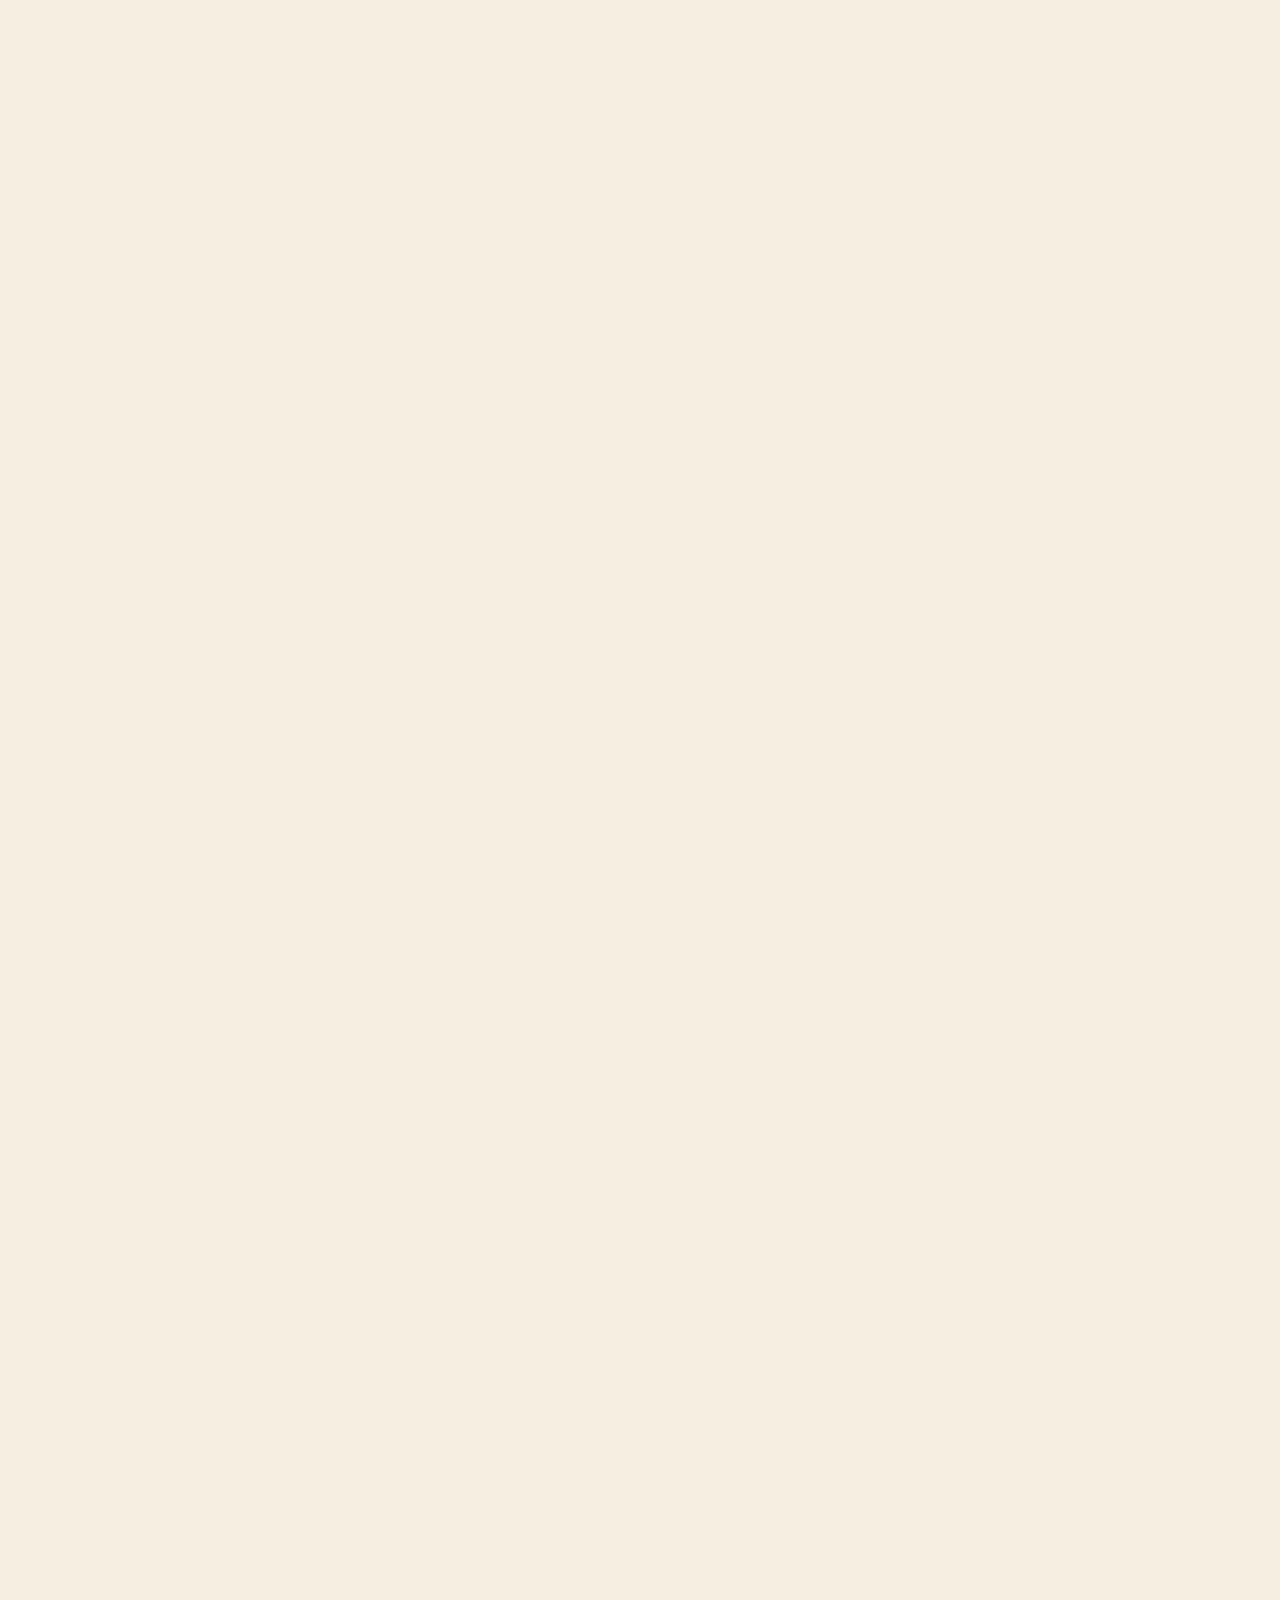
==== commit ff63db70: "Load Late Night events from a Google Sheet The cafe can now add community events in a Google Sheet i" ====
--- a/index.html
+++ b/index.html
@@ -68,7 +68,7 @@
     } catch (e) {}
   </script>
   <script src="assets/js/intro.js?v=9" defer></script>
-  <script src="assets/js/main.js?v=9" defer></script>
+  <script src="assets/js/main.js?v=10" defer></script>
 </head>
 <body>
   <a class="skip-link" href="#main">Skip to content</a>
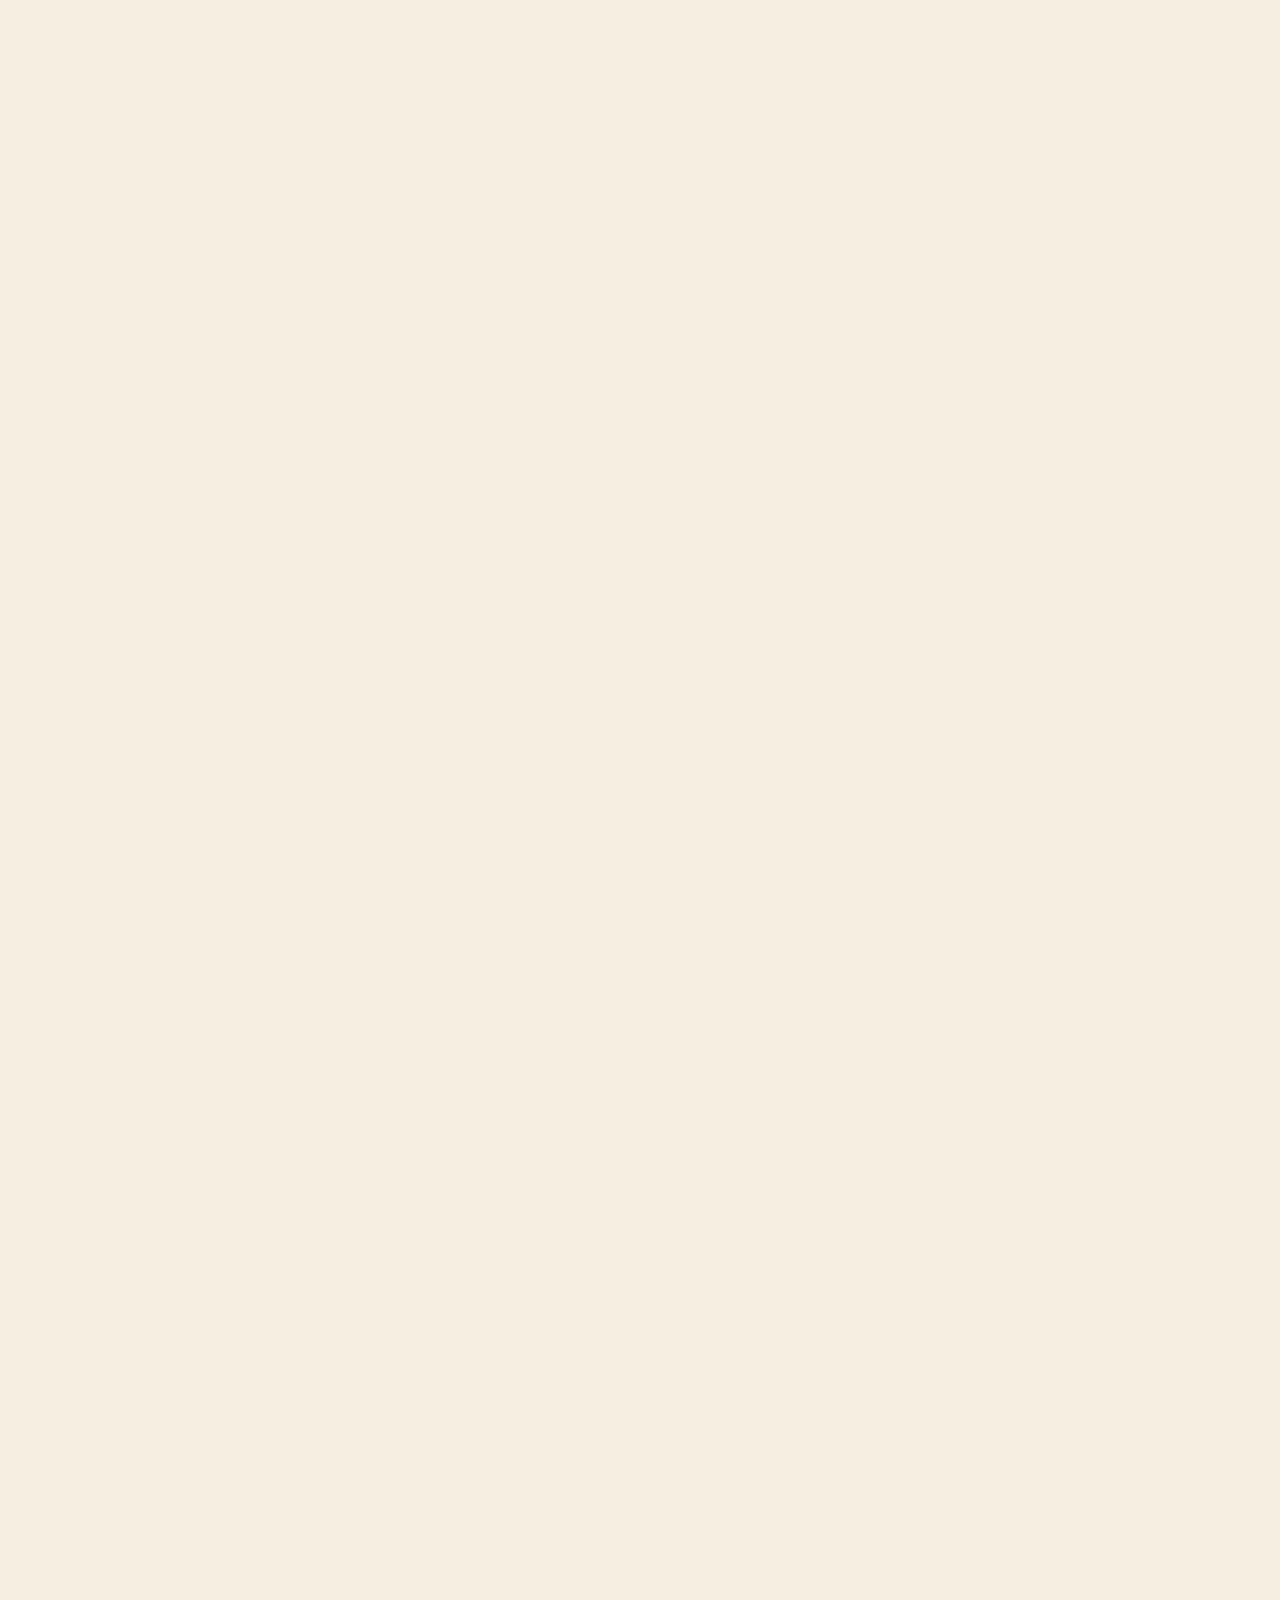
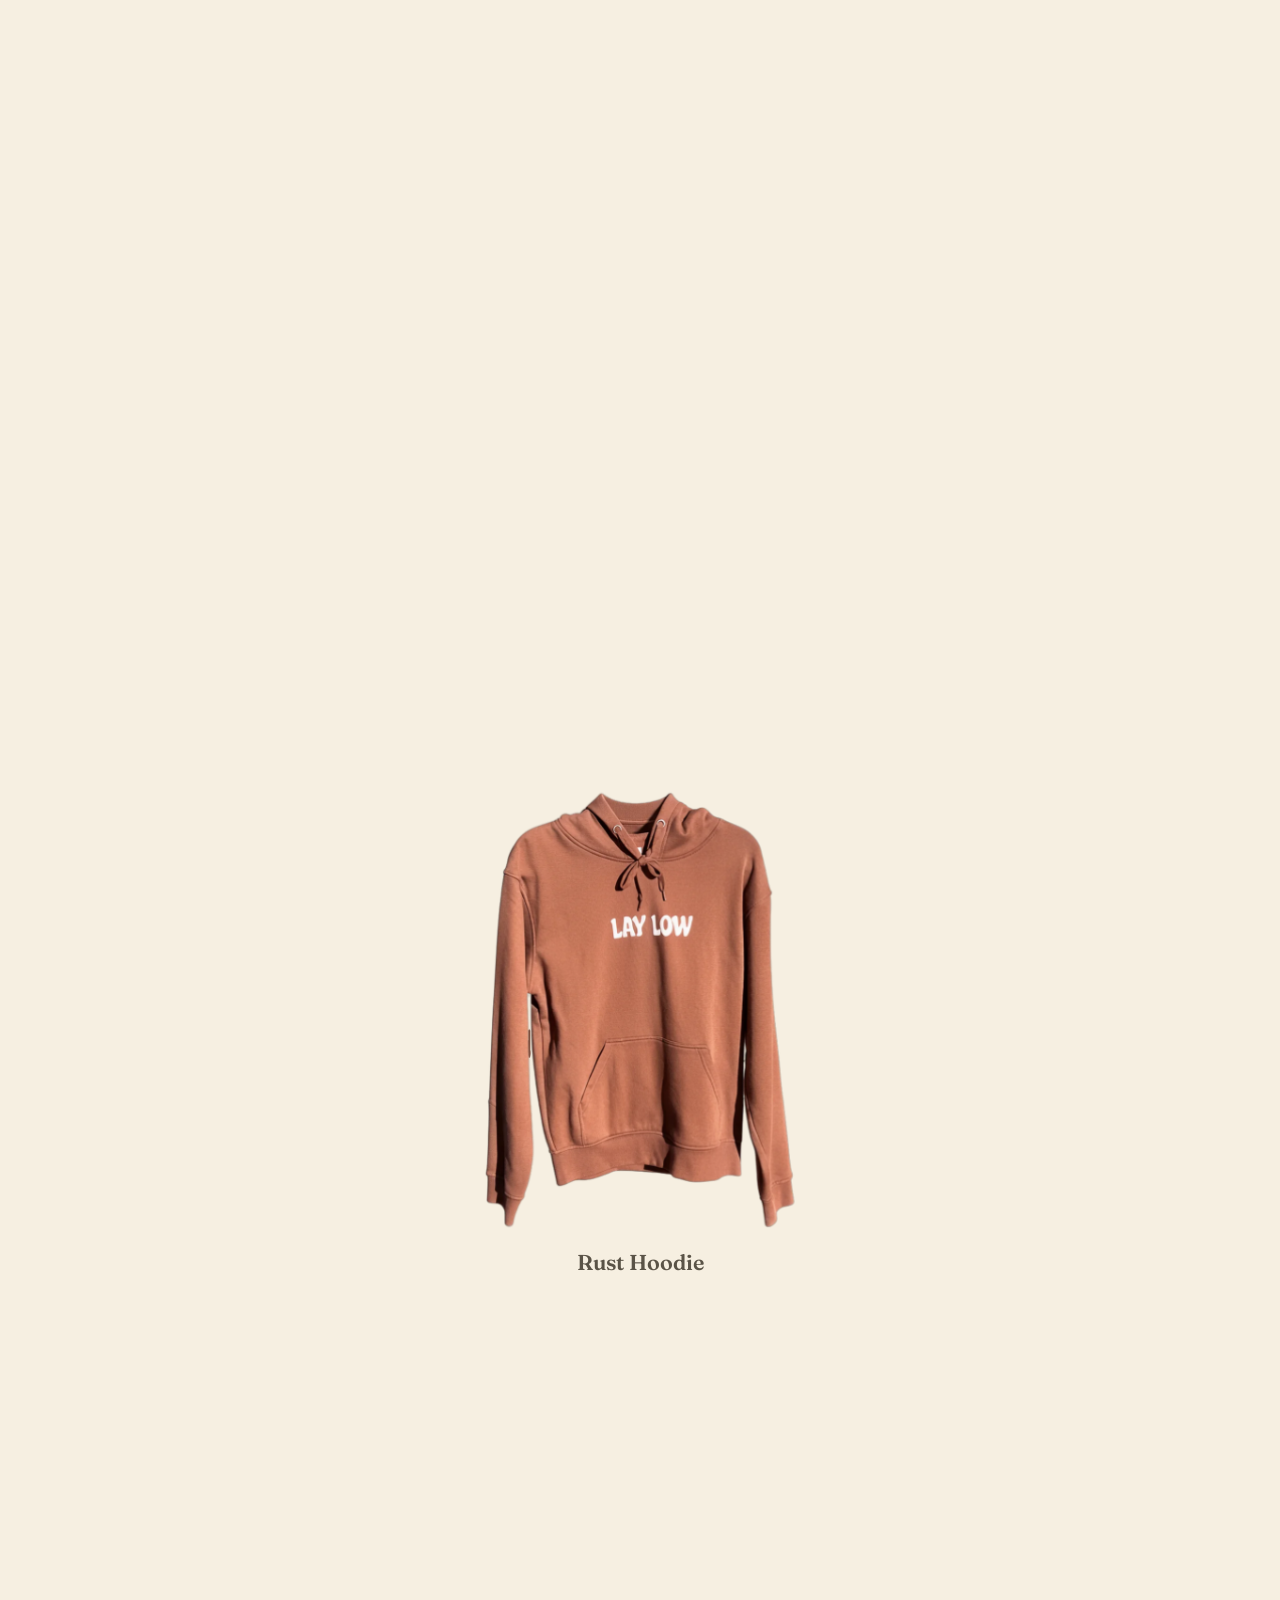
==== commit 03793abc: "Add spinning merch carousel The Merch card is now a carousel of nine items on a white backdrop. The " ====
--- a/index.html
+++ b/index.html
@@ -21,7 +21,7 @@
   <link rel="preconnect" href="https://fonts.googleapis.com">
   <link rel="preconnect" href="https://fonts.gstatic.com" crossorigin>
   <link href="https://fonts.googleapis.com/css2?family=DM+Sans:opsz,wght@9..40,400;9..40,500;9..40,600;9..40,700&family=Fraunces:ital,opsz,wght,SOFT,WONK@0,9..144,500..600,100,1;1,9..144,500..600,100,1&display=swap" rel="stylesheet">
-  <link rel="stylesheet" href="assets/css/styles.css?v=9">
+  <link rel="stylesheet" href="assets/css/styles.css?v=10">
   <link rel="preload" as="image" href="assets/img/brunch-spread.jpg">
 
   <script type="application/ld+json">
@@ -69,6 +69,7 @@
   </script>
   <script src="assets/js/intro.js?v=9" defer></script>
   <script src="assets/js/main.js?v=10" defer></script>
+  <script src="assets/js/merch.js?v=1" defer></script>
 </head>
 <body>
   <a class="skip-link" href="#main">Skip to content</a>
@@ -245,11 +246,82 @@
             <p>Treat someone to brunch, coffee or cocktails at Lay Low.</p>
             <button class="btn btn--olive" type="button" disabled>Online gift cards coming soon</button>
           </article>
-          <!-- MERCH (view only): add products here as <li>s with a photo, name and short description. -->
-          <article class="shop-card" id="merch" aria-labelledby="merch-h">
+          <!-- MERCH (view only): a carousel in assets/js/merch.js. To add an item, copy one <li class="merch-item">, add
+               a -front.webp and -back.webp to assets/img/merch/ (900x1000, transparent background) and set data-edge
+               to a darker shade of the item's colour (the colour of its sides while it spins). -->
+          <article class="shop-card shop-card--wide" id="merch" aria-labelledby="merch-h">
             <h3 id="merch-h">Merch</h3>
-            <p>Lay Low merch is on its way to the website. Check back soon to see the collection.</p>
-            <ul class="merch-grid" hidden></ul>
+            <p>Take a look around the collection, spin things around and see it all up close. Everything is available in the café.</p>
+            <div class="merch-carousel" data-merch aria-roledescription="carousel" aria-label="Lay Low merch">
+              <ul class="merch-track">
+              <li class="merch-item" data-name="Rust Hoodie" data-edge="#754636">
+                <div class="merch-spin">
+                  <img class="merch-face merch-front" src="assets/img/merch/hoodie-front.webp" alt="Rust-orange pullover hoodie with a small white Lay Low logo on the chest" width="900" height="1000" loading="lazy" decoding="async" draggable="false">
+                  <img class="merch-face merch-back" src="assets/img/merch/hoodie-back.webp" alt="" width="900" height="1000" loading="lazy" decoding="async" draggable="false">
+                </div>
+                <p class="merch-name">Rust Hoodie</p>
+              </li>
+              <li class="merch-item" data-name="Green Crewneck" data-edge="#474a3f">
+                <div class="merch-spin">
+                  <img class="merch-face merch-front" src="assets/img/merch/crewneck-front.webp" alt="Olive green crewneck sweatshirt with a small white Lay Low logo" width="900" height="1000" loading="lazy" decoding="async" draggable="false">
+                  <img class="merch-face merch-back" src="assets/img/merch/crewneck-back.webp" alt="" width="900" height="1000" loading="lazy" decoding="async" draggable="false">
+                </div>
+                <p class="merch-name">Green Crewneck</p>
+              </li>
+              <li class="merch-item" data-name="Sage Tee" data-edge="#6c6d61">
+                <div class="merch-spin">
+                  <img class="merch-face merch-front" src="assets/img/merch/tee-sage-front.webp" alt="Sage green t-shirt with a white Lay Low logo on the chest" width="900" height="1000" loading="lazy" decoding="async" draggable="false">
+                  <img class="merch-face merch-back" src="assets/img/merch/tee-sage-back.webp" alt="" width="900" height="1000" loading="lazy" decoding="async" draggable="false">
+                </div>
+                <p class="merch-name">Sage Tee</p>
+              </li>
+              <li class="merch-item" data-name="Grey Tee" data-edge="#545352">
+                <div class="merch-spin">
+                  <img class="merch-face merch-front" src="assets/img/merch/tee-grey-front.webp" alt="Grey t-shirt with a white Lay Low logo on the chest" width="900" height="1000" loading="lazy" decoding="async" draggable="false">
+                  <img class="merch-face merch-back" src="assets/img/merch/tee-grey-back.webp" alt="" width="900" height="1000" loading="lazy" decoding="async" draggable="false">
+                </div>
+                <p class="merch-name">Grey Tee</p>
+              </li>
+              <li class="merch-item" data-name="Green Cap" data-edge="#2c2d2a">
+                <div class="merch-spin">
+                  <img class="merch-face merch-front" src="assets/img/merch/cap-front.webp" alt="Dark green cap with Lay Low stitched on the front in white" width="900" height="1000" loading="lazy" decoding="async" draggable="false">
+                  <img class="merch-face merch-back" src="assets/img/merch/cap-back.webp" alt="" width="900" height="1000" loading="lazy" decoding="async" draggable="false">
+                </div>
+                <p class="merch-name">Green Cap</p>
+              </li>
+              <li class="merch-item" data-name="Pink Script Cap" data-edge="#937a79">
+                <div class="merch-spin">
+                  <img class="merch-face merch-front" src="assets/img/merch/script-cap-front.webp" alt="Pink cap with Lay Low stitched in green script on the front" width="900" height="1000" loading="lazy" decoding="async" draggable="false">
+                  <img class="merch-face merch-back" src="assets/img/merch/script-cap-back.webp" alt="" width="900" height="1000" loading="lazy" decoding="async" draggable="false">
+                </div>
+                <p class="merch-name">Pink Script Cap</p>
+              </li>
+              <li class="merch-item" data-name="Black Disco Tote" data-edge="#2c2c2c">
+                <div class="merch-spin">
+                  <img class="merch-face merch-front" src="assets/img/merch/tote-black-front.webp" alt="Black tote bag with a white disco ball and Lay Low print" width="900" height="1000" loading="lazy" decoding="async" draggable="false">
+                  <img class="merch-face merch-back" src="assets/img/merch/tote-black-back.webp" alt="" width="900" height="1000" loading="lazy" decoding="async" draggable="false">
+                </div>
+                <p class="merch-name">Black Disco Tote</p>
+              </li>
+              <li class="merch-item" data-name="Cream Tote" data-edge="#95877d">
+                <div class="merch-spin">
+                  <img class="merch-face merch-front" src="assets/img/merch/tote-cream-front.webp" alt="Cream tote bag printed I just wanna Lay Low in green" width="900" height="1000" loading="lazy" decoding="async" draggable="false">
+                  <img class="merch-face merch-back" src="assets/img/merch/tote-cream-back.webp" alt="" width="900" height="1000" loading="lazy" decoding="async" draggable="false">
+                </div>
+                <p class="merch-name">Cream Tote</p>
+              </li>
+              <li class="merch-item" data-name="Green Tote" data-edge="#505b4e">
+                <div class="merch-spin">
+                  <img class="merch-face merch-front" src="assets/img/merch/tote-green-front.webp" alt="Green tote bag printed Lay Low three times in white" width="900" height="1000" loading="lazy" decoding="async" draggable="false">
+                  <img class="merch-face merch-back" src="assets/img/merch/tote-green-back.webp" alt="" width="900" height="1000" loading="lazy" decoding="async" draggable="false">
+                </div>
+                <p class="merch-name">Green Tote</p>
+              </li>
+              </ul>
+              <button class="merch-arrow merch-prev" type="button" aria-label="Previous item" hidden>&#8249;</button>
+              <button class="merch-arrow merch-next" type="button" aria-label="Next item" hidden>&#8250;</button>
+            </div>
+            <p class="merch-hint" aria-live="polite" hidden></p>
           </article>
         </div>
       </div>
--- a/assets/css/styles.css
+++ b/assets/css/styles.css
@@ -232,7 +232,61 @@
 .shop-card p { color: var(--ink-soft); margin-bottom: 1.4rem; }
 .shop-card .btn { margin-top: auto; }
 .btn:disabled { opacity: 0.55; cursor: not-allowed; transform: none; }
-.merch-grid { list-style: none; margin: 0; padding: 0; display: grid; grid-template-columns: repeat(2, 1fr); gap: 12px; width: 100%; }
+/* Merch carousel (assets/js/merch.js). Without JS it is a plain grid of photos. */
+.shop-card--wide { grid-column: 1 / -1; align-items: stretch; }
+.merch-track { list-style: none; margin: 0; padding: 0; display: grid; grid-template-columns: repeat(auto-fill, minmax(150px, 1fr)); gap: 12px; }
+.merch-item { text-align: center; }
+.merch-face { width: 100%; height: auto; }
+.merch-back { display: none; }
+.merch-name { margin: 0; font-weight: 600; color: var(--ink); }
+.merch-hint { margin: 14px 0 0; text-align: center; font-size: 0.92rem; color: var(--ink-soft); }
+.js .merch-carousel {
+  --mh: clamp(290px, 56vw, 470px);
+  position: relative; height: calc(var(--mh) + 78px); overflow: hidden;
+  background: #fff; border: 1px solid var(--line); border-radius: var(--radius-lg);
+  touch-action: pan-y; user-select: none; -webkit-user-select: none;
+}
+.js .merch-carousel::before { /* floor shadow under the centre item */
+  content: ""; position: absolute; left: 50%; bottom: 62px; width: calc(var(--mh) * 0.5); height: 22px; translate: -50% 0;
+  background: radial-gradient(closest-side, rgba(31, 28, 22, 0.2), transparent); filter: blur(3px);
+}
+.js .merch-track { display: block; }
+.js .merch-item {
+  position: absolute; top: 18px; left: 50%; width: calc(var(--mh) * 0.9); height: var(--mh); margin-left: calc(var(--mh) * -0.45);
+  perspective: 1400px;
+  transform: translateX(calc(var(--o, 0) * 82%)) scale(calc(1 - var(--a, 0) * 0.32));
+  opacity: calc(1 - var(--a, 0) * 0.45); z-index: calc(5 - var(--a, 0));
+  transition: transform 0.55s cubic-bezier(0.22, 0.8, 0.3, 1), opacity 0.4s, visibility 0s 0.55s;
+}
+.js .merch-item.is-far { opacity: 0; visibility: hidden; pointer-events: none; }
+.js .merch-item.is-active { opacity: 1; visibility: visible; transition: transform 0.55s cubic-bezier(0.22, 0.8, 0.3, 1), opacity 0.4s; }
+.js .merch-spin { position: relative; width: 100%; height: 100%; transform-style: preserve-3d; touch-action: none; }
+.js .merch-item:not(.is-active) .merch-spin { transition: transform 0.5s ease-out; }
+.js .merch-item.is-active .merch-spin { cursor: grab; }
+.js .merch-item.is-active .merch-spin:active { cursor: grabbing; }
+.js .merch-face, .js .merch-slice { position: absolute; inset: 0; width: 100%; height: 100%; pointer-events: none; }
+.js .merch-front { transform: translateZ(var(--t)); backface-visibility: hidden; }
+.js .merch-back { display: block; transform: rotateY(180deg) translateZ(var(--t)); backface-visibility: hidden; }
+.js .merch-slice { -webkit-mask: var(--m) center / 100% 100% no-repeat; mask: var(--m) center / 100% 100% no-repeat; }
+.js .merch-name {
+  position: absolute; left: 0; right: 0; bottom: -52px; font: 600 1.35rem/1.1 var(--font-display);
+  opacity: 0; transition: opacity 0.3s;
+}
+.js .merch-item.is-active .merch-name { opacity: 1; transition-delay: 0.2s; }
+.js .merch-item:not(.is-active) .merch-spin { pointer-events: none; }
+.merch-pick { position: absolute; inset: 0; z-index: 2; background: none; border: 0; cursor: pointer; border-radius: var(--radius); }
+.merch-arrow {
+  position: absolute; top: calc(var(--mh) / 2 - 6px); z-index: 10; width: 46px; height: 46px; border-radius: 50%;
+  display: grid; place-items: center; padding: 0 0 4px; font-size: 1.9rem; line-height: 1;
+  background: var(--ink); color: var(--cream); border: 0; cursor: pointer; box-shadow: var(--shadow);
+  transition: transform 0.2s, background 0.2s;
+}
+.merch-arrow:hover { background: var(--booth); transform: scale(1.06); }
+.merch-prev { left: 12px; }
+.merch-next { right: 12px; }
+@media (prefers-reduced-motion: reduce) {
+  .js .merch-item, .js .merch-item.is-active, .js .merch-item:not(.is-active) .merch-spin { transition: none; }
+}
 
 /* ---------- Visit ---------- */
 .visit { display: grid; grid-template-columns: 1fr 1.25fr; gap: clamp(28px, 5vw, 64px); align-items: center; }
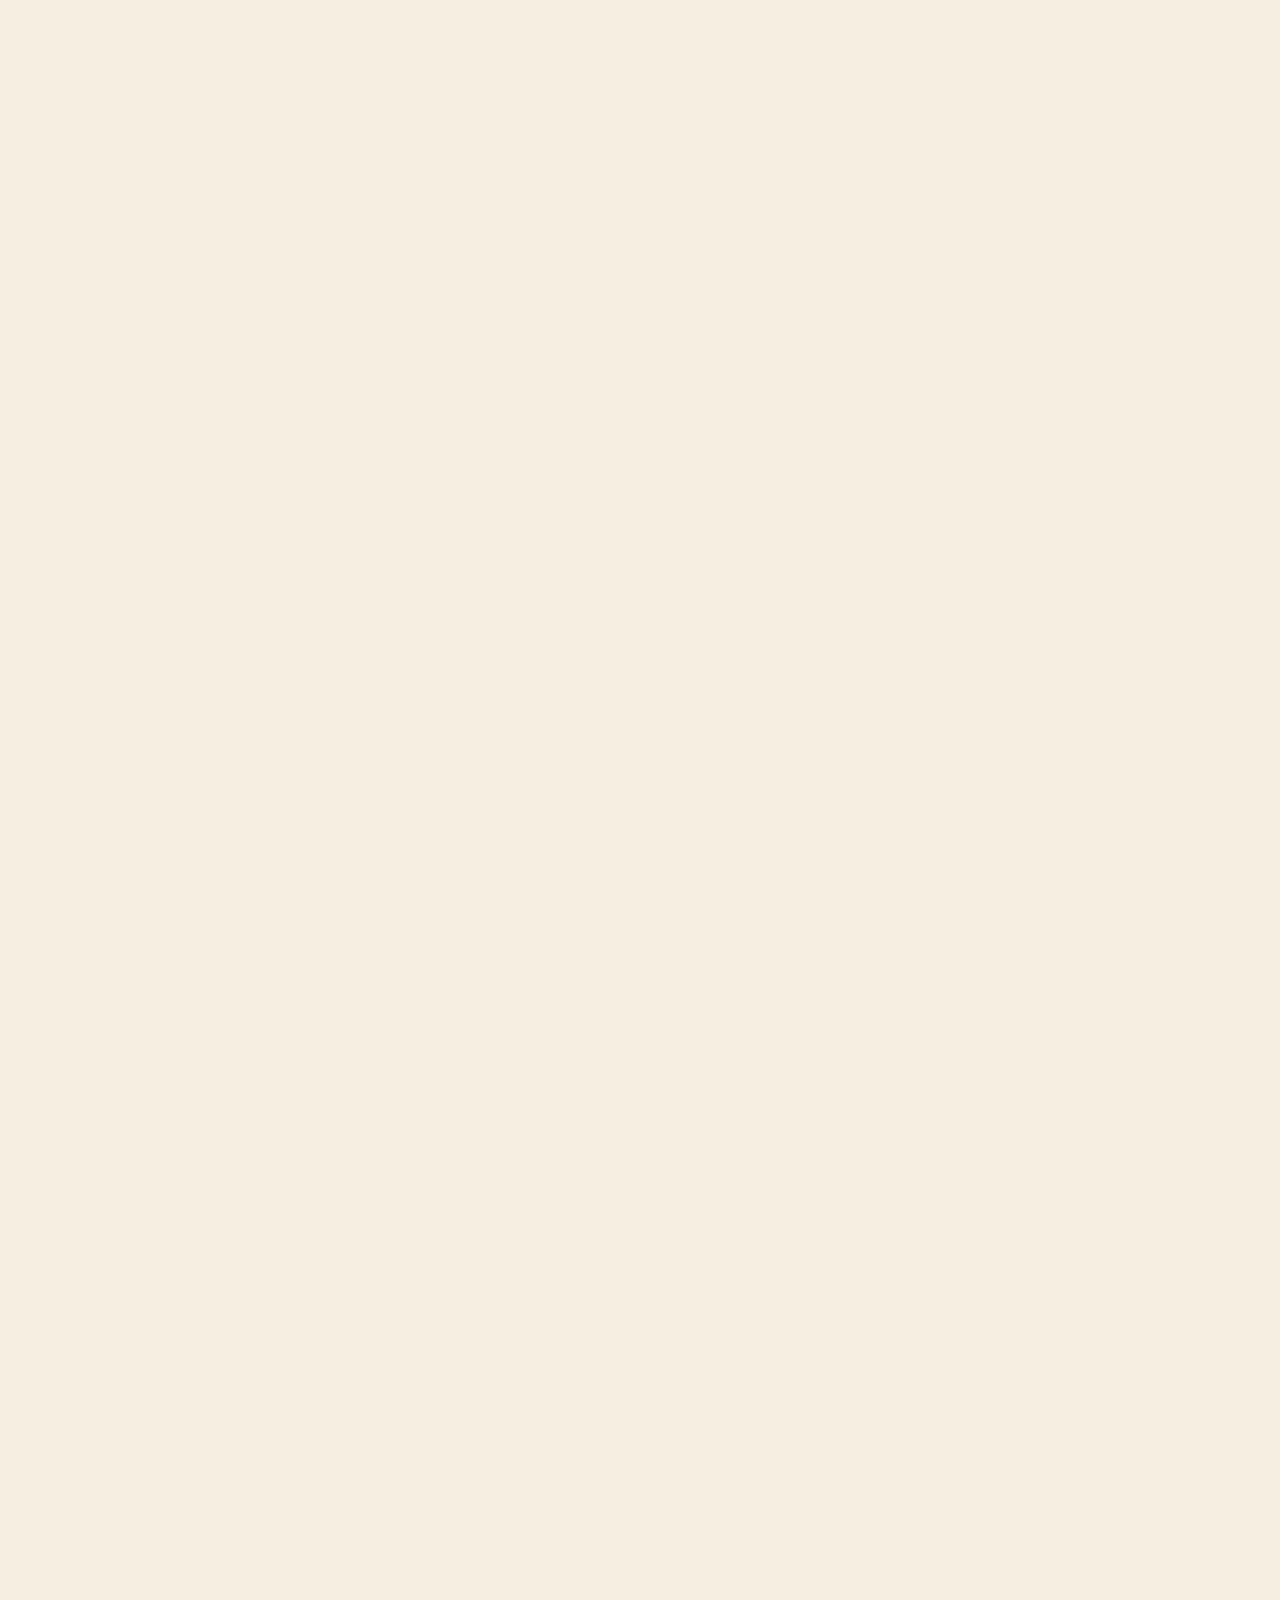
==== commit d491bc0d: "Move the merch carousel to its own page The home page's Gift Cards and Merch cards sit side by side " ====
--- a/index.html
+++ b/index.html
@@ -21,7 +21,7 @@
   <link rel="preconnect" href="https://fonts.googleapis.com">
   <link rel="preconnect" href="https://fonts.gstatic.com" crossorigin>
   <link href="https://fonts.googleapis.com/css2?family=DM+Sans:opsz,wght@9..40,400;9..40,500;9..40,600;9..40,700&family=Fraunces:ital,opsz,wght,SOFT,WONK@0,9..144,500..600,100,1;1,9..144,500..600,100,1&display=swap" rel="stylesheet">
-  <link rel="stylesheet" href="assets/css/styles.css?v=10">
+  <link rel="stylesheet" href="assets/css/styles.css?v=11">
   <link rel="preload" as="image" href="assets/img/brunch-spread.jpg">
 
   <script type="application/ld+json">
@@ -69,7 +69,6 @@
   </script>
   <script src="assets/js/intro.js?v=9" defer></script>
   <script src="assets/js/main.js?v=10" defer></script>
-  <script src="assets/js/merch.js?v=1" defer></script>
 </head>
 <body>
   <a class="skip-link" href="#main">Skip to content</a>
@@ -246,82 +245,11 @@
             <p>Treat someone to brunch, coffee or cocktails at Lay Low.</p>
             <button class="btn btn--olive" type="button" disabled>Online gift cards coming soon</button>
           </article>
-          <!-- MERCH (view only): a carousel in assets/js/merch.js. To add an item, copy one <li class="merch-item">, add
-               a -front.webp and -back.webp to assets/img/merch/ (900x1000, transparent background) and set data-edge
-               to a darker shade of the item's colour (the colour of its sides while it spins). -->
-          <article class="shop-card shop-card--wide" id="merch" aria-labelledby="merch-h">
+          <!-- MERCH: view-only collection; the spinning carousel lives on merch/index.html -->
+          <article class="shop-card" id="merch" aria-labelledby="merch-h">
             <h3 id="merch-h">Merch</h3>
-            <p>Take a look around the collection, spin things around and see it all up close. Everything is available in the café.</p>
-            <div class="merch-carousel" data-merch aria-roledescription="carousel" aria-label="Lay Low merch">
-              <ul class="merch-track">
-              <li class="merch-item" data-name="Rust Hoodie" data-edge="#754636">
-                <div class="merch-spin">
-                  <img class="merch-face merch-front" src="assets/img/merch/hoodie-front.webp" alt="Rust-orange pullover hoodie with a small white Lay Low logo on the chest" width="900" height="1000" loading="lazy" decoding="async" draggable="false">
-                  <img class="merch-face merch-back" src="assets/img/merch/hoodie-back.webp" alt="" width="900" height="1000" loading="lazy" decoding="async" draggable="false">
-                </div>
-                <p class="merch-name">Rust Hoodie</p>
-              </li>
-              <li class="merch-item" data-name="Green Crewneck" data-edge="#474a3f">
-                <div class="merch-spin">
-                  <img class="merch-face merch-front" src="assets/img/merch/crewneck-front.webp" alt="Olive green crewneck sweatshirt with a small white Lay Low logo" width="900" height="1000" loading="lazy" decoding="async" draggable="false">
-                  <img class="merch-face merch-back" src="assets/img/merch/crewneck-back.webp" alt="" width="900" height="1000" loading="lazy" decoding="async" draggable="false">
-                </div>
-                <p class="merch-name">Green Crewneck</p>
-              </li>
-              <li class="merch-item" data-name="Sage Tee" data-edge="#6c6d61">
-                <div class="merch-spin">
-                  <img class="merch-face merch-front" src="assets/img/merch/tee-sage-front.webp" alt="Sage green t-shirt with a white Lay Low logo on the chest" width="900" height="1000" loading="lazy" decoding="async" draggable="false">
-                  <img class="merch-face merch-back" src="assets/img/merch/tee-sage-back.webp" alt="" width="900" height="1000" loading="lazy" decoding="async" draggable="false">
-                </div>
-                <p class="merch-name">Sage Tee</p>
-              </li>
-              <li class="merch-item" data-name="Grey Tee" data-edge="#545352">
-                <div class="merch-spin">
-                  <img class="merch-face merch-front" src="assets/img/merch/tee-grey-front.webp" alt="Grey t-shirt with a white Lay Low logo on the chest" width="900" height="1000" loading="lazy" decoding="async" draggable="false">
-                  <img class="merch-face merch-back" src="assets/img/merch/tee-grey-back.webp" alt="" width="900" height="1000" loading="lazy" decoding="async" draggable="false">
-                </div>
-                <p class="merch-name">Grey Tee</p>
-              </li>
-              <li class="merch-item" data-name="Green Cap" data-edge="#2c2d2a">
-                <div class="merch-spin">
-                  <img class="merch-face merch-front" src="assets/img/merch/cap-front.webp" alt="Dark green cap with Lay Low stitched on the front in white" width="900" height="1000" loading="lazy" decoding="async" draggable="false">
-                  <img class="merch-face merch-back" src="assets/img/merch/cap-back.webp" alt="" width="900" height="1000" loading="lazy" decoding="async" draggable="false">
-                </div>
-                <p class="merch-name">Green Cap</p>
-              </li>
-              <li class="merch-item" data-name="Pink Script Cap" data-edge="#937a79">
-                <div class="merch-spin">
-                  <img class="merch-face merch-front" src="assets/img/merch/script-cap-front.webp" alt="Pink cap with Lay Low stitched in green script on the front" width="900" height="1000" loading="lazy" decoding="async" draggable="false">
-                  <img class="merch-face merch-back" src="assets/img/merch/script-cap-back.webp" alt="" width="900" height="1000" loading="lazy" decoding="async" draggable="false">
-                </div>
-                <p class="merch-name">Pink Script Cap</p>
-              </li>
-              <li class="merch-item" data-name="Black Disco Tote" data-edge="#2c2c2c">
-                <div class="merch-spin">
-                  <img class="merch-face merch-front" src="assets/img/merch/tote-black-front.webp" alt="Black tote bag with a white disco ball and Lay Low print" width="900" height="1000" loading="lazy" decoding="async" draggable="false">
-                  <img class="merch-face merch-back" src="assets/img/merch/tote-black-back.webp" alt="" width="900" height="1000" loading="lazy" decoding="async" draggable="false">
-                </div>
-                <p class="merch-name">Black Disco Tote</p>
-              </li>
-              <li class="merch-item" data-name="Cream Tote" data-edge="#95877d">
-                <div class="merch-spin">
-                  <img class="merch-face merch-front" src="assets/img/merch/tote-cream-front.webp" alt="Cream tote bag printed I just wanna Lay Low in green" width="900" height="1000" loading="lazy" decoding="async" draggable="false">
-                  <img class="merch-face merch-back" src="assets/img/merch/tote-cream-back.webp" alt="" width="900" height="1000" loading="lazy" decoding="async" draggable="false">
-                </div>
-                <p class="merch-name">Cream Tote</p>
-              </li>
-              <li class="merch-item" data-name="Green Tote" data-edge="#505b4e">
-                <div class="merch-spin">
-                  <img class="merch-face merch-front" src="assets/img/merch/tote-green-front.webp" alt="Green tote bag printed Lay Low three times in white" width="900" height="1000" loading="lazy" decoding="async" draggable="false">
-                  <img class="merch-face merch-back" src="assets/img/merch/tote-green-back.webp" alt="" width="900" height="1000" loading="lazy" decoding="async" draggable="false">
-                </div>
-                <p class="merch-name">Green Tote</p>
-              </li>
-              </ul>
-              <button class="merch-arrow merch-prev" type="button" aria-label="Previous item" hidden>&#8249;</button>
-              <button class="merch-arrow merch-next" type="button" aria-label="Next item" hidden>&#8250;</button>
-            </div>
-            <p class="merch-hint" aria-live="polite" hidden></p>
+            <p>Hoodies, tees, caps and totes. Take a spin through the collection, then grab yours in the café.</p>
+            <a class="btn btn--olive" href="merch/">See the collection</a>
           </article>
         </div>
       </div>
--- a/assets/css/styles.css
+++ b/assets/css/styles.css
@@ -232,8 +232,17 @@
 .shop-card p { color: var(--ink-soft); margin-bottom: 1.4rem; }
 .shop-card .btn { margin-top: auto; }
 .btn:disabled { opacity: 0.55; cursor: not-allowed; transform: none; }
-/* Merch carousel (assets/js/merch.js). Without JS it is a plain grid of photos. */
-.shop-card--wide { grid-column: 1 / -1; align-items: stretch; }
+/* ---------- Merch page (merch/index.html + assets/js/merch.js). Without JS it is a plain grid of photos. ---------- */
+.merch-page { padding-top: clamp(40px, 6vw, 72px); }
+.merch-page h1 { font-size: clamp(2.6rem, 6vw, 4.4rem); }
+.merch-page h1 em { font-style: italic; color: var(--olive-deep); }
+.back-link { display: table; margin: 0 auto 1.4rem; font-weight: 600; font-size: 0.92rem; color: var(--ink-soft); text-decoration: none; }
+.back-link:hover { color: var(--ink); text-decoration: underline; text-underline-offset: 3px; }
+.merch-stage-wrap { position: relative; max-width: 1000px; margin-inline: auto; }
+.merch-stage-wrap .sticker { z-index: 20; }
+.merch-visit { text-align: center; margin-top: clamp(36px, 5vw, 56px); }
+.merch-visit p { color: var(--ink-soft); }
+.merch-visit .btn-row { justify-content: center; }
 .merch-track { list-style: none; margin: 0; padding: 0; display: grid; grid-template-columns: repeat(auto-fill, minmax(150px, 1fr)); gap: 12px; }
 .merch-item { text-align: center; }
 .merch-face { width: 100%; height: auto; }
@@ -241,9 +250,9 @@
 .merch-name { margin: 0; font-weight: 600; color: var(--ink); }
 .merch-hint { margin: 14px 0 0; text-align: center; font-size: 0.92rem; color: var(--ink-soft); }
 .js .merch-carousel {
-  --mh: clamp(290px, 56vw, 470px);
-  position: relative; height: calc(var(--mh) + 78px); overflow: hidden;
-  background: #fff; border: 1px solid var(--line); border-radius: var(--radius-lg);
+  --mh: clamp(300px, 62vw, 540px);
+  position: relative; height: calc(var(--mh) + 84px); overflow: hidden;
+  background: #fff; border-radius: var(--radius-lg); box-shadow: var(--shadow);
   touch-action: pan-y; user-select: none; -webkit-user-select: none;
 }
 .js .merch-carousel::before { /* floor shadow under the centre item */
@@ -255,7 +264,7 @@
   position: absolute; top: 18px; left: 50%; width: calc(var(--mh) * 0.9); height: var(--mh); margin-left: calc(var(--mh) * -0.45);
   perspective: 1400px;
   transform: translateX(calc(var(--o, 0) * 82%)) scale(calc(1 - var(--a, 0) * 0.32));
-  opacity: calc(1 - var(--a, 0) * 0.45); z-index: calc(5 - var(--a, 0));
+  opacity: calc(1 - var(--a, 0) * 0.3); z-index: calc(5 - var(--a, 0));
   transition: transform 0.55s cubic-bezier(0.22, 0.8, 0.3, 1), opacity 0.4s, visibility 0s 0.55s;
 }
 .js .merch-item.is-far { opacity: 0; visibility: hidden; pointer-events: none; }
@@ -278,12 +287,12 @@
 .merch-arrow {
   position: absolute; top: calc(var(--mh) / 2 - 6px); z-index: 10; width: 46px; height: 46px; border-radius: 50%;
   display: grid; place-items: center; padding: 0 0 4px; font-size: 1.9rem; line-height: 1;
-  background: var(--ink); color: var(--cream); border: 0; cursor: pointer; box-shadow: var(--shadow);
-  transition: transform 0.2s, background 0.2s;
-}
-.merch-arrow:hover { background: var(--booth); transform: scale(1.06); }
-.merch-prev { left: 12px; }
-.merch-next { right: 12px; }
+  background: var(--paper); color: var(--ink); border: 2px solid var(--ink); cursor: pointer;
+  transition: transform 0.15s ease, background 0.15s ease, color 0.15s ease;
+}
+.merch-arrow:hover { background: var(--ink); color: var(--cream); transform: translateY(-2px); }
+.merch-prev { left: 16px; }
+.merch-next { right: 16px; }
 @media (prefers-reduced-motion: reduce) {
   .js .merch-item, .js .merch-item.is-active, .js .merch-item:not(.is-active) .merch-spin { transition: none; }
 }
